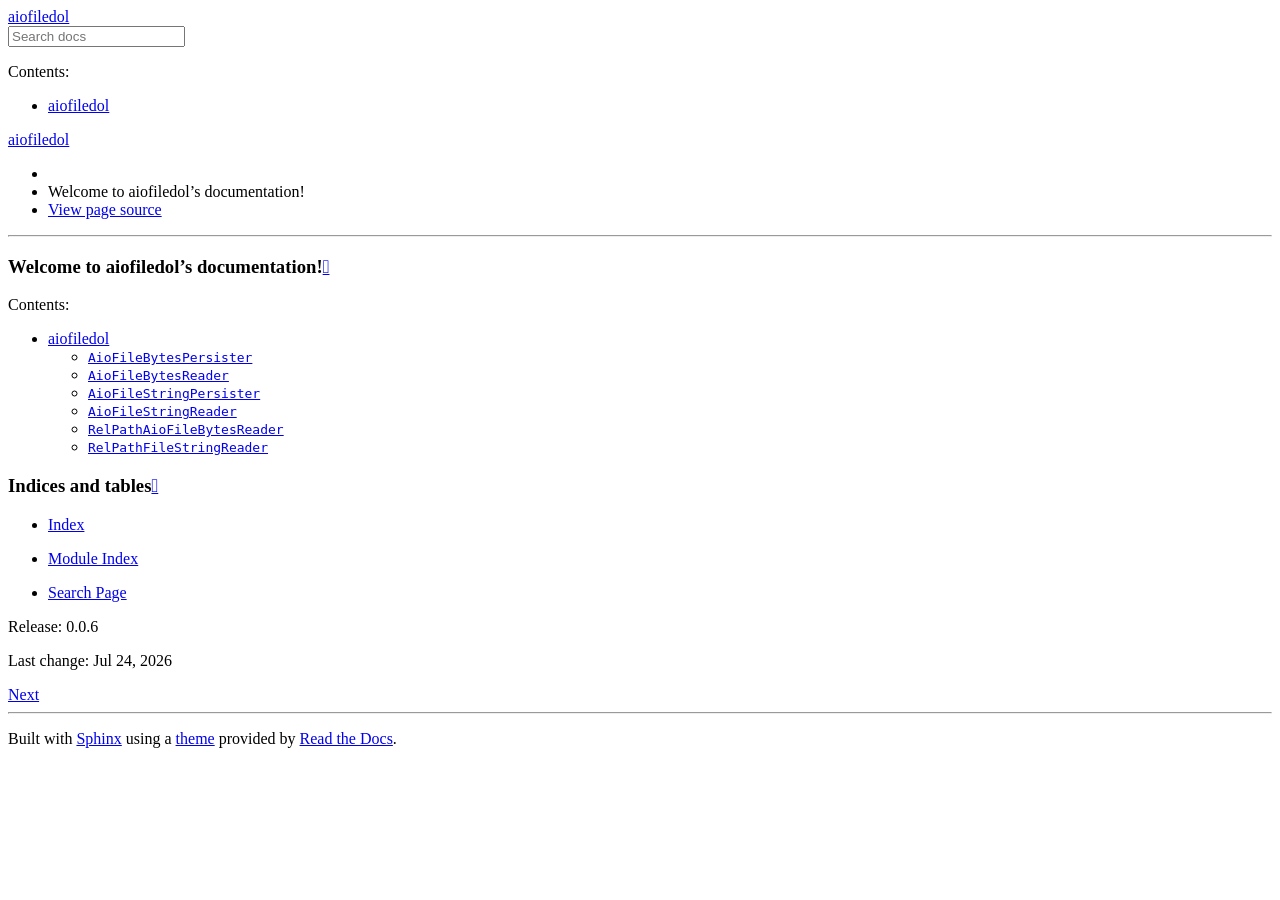
==== index.html @ bae76a8c "deploy: 19c4bce509dec4022626edb60cad6680d71ccce0" ====
<!DOCTYPE html>
<html class="writer-html5" lang="en" data-content_root="./">
<head>
  <meta charset="utf-8" /><meta name="viewport" content="width=device-width, initial-scale=1" />

  <meta name="viewport" content="width=device-width, initial-scale=1.0" />
  <title>Welcome to aiofiledol’s documentation! &mdash; aiofiledol 0.0.6 documentation</title>
      <link rel="stylesheet" type="text/css" href="_static/pygments.css?v=b86133f3" />
      <link rel="stylesheet" type="text/css" href="_static/css/theme.css?v=9edc463e" />
      <link rel="stylesheet" type="text/css" href="_static/copybutton.css?v=76b2166b" />
      <link rel="stylesheet" type="text/css" href="_static/graphviz.css?v=4ae1632d" />

  
      <script src="_static/jquery.js?v=5d32c60e"></script>
      <script src="_static/_sphinx_javascript_frameworks_compat.js?v=2cd50e6c"></script>
      <script src="_static/documentation_options.js?v=1fd71caa"></script>
      <script src="_static/doctools.js?v=fd6eb6e6"></script>
      <script src="_static/sphinx_highlight.js?v=6ffebe34"></script>
      <script src="_static/toggleprompt.js?v=d7ede5d2"></script>
      <script src="_static/clipboard.min.js?v=a7894cd8"></script>
      <script src="_static/copybutton.js?v=f281be69"></script>
    <script src="_static/js/theme.js"></script>
    <link rel="index" title="Index" href="genindex.html" />
    <link rel="search" title="Search" href="search.html" />
    <link rel="next" title="aiofiledol" href="module_docs/aiofiledol.html" /> 
</head>

<body class="wy-body-for-nav"> 
  <div class="wy-grid-for-nav">
    <nav data-toggle="wy-nav-shift" class="wy-nav-side">
      <div class="wy-side-scroll">
        <div class="wy-side-nav-search" >

          
          
          <a href="#" class="icon icon-home">
            aiofiledol
          </a>
<div role="search">
  <form id="rtd-search-form" class="wy-form" action="search.html" method="get">
    <input type="text" name="q" placeholder="Search docs" aria-label="Search docs" />
    <input type="hidden" name="check_keywords" value="yes" />
    <input type="hidden" name="area" value="default" />
  </form>
</div>
        </div><div class="wy-menu wy-menu-vertical" data-spy="affix" role="navigation" aria-label="Navigation menu">
              <p class="caption" role="heading"><span class="caption-text">Contents:</span></p>
<ul>
<li class="toctree-l1"><a class="reference internal" href="module_docs/aiofiledol.html">aiofiledol</a></li>
</ul>

        </div>
      </div>
    </nav>

    <section data-toggle="wy-nav-shift" class="wy-nav-content-wrap"><nav class="wy-nav-top" aria-label="Mobile navigation menu" >
          <i data-toggle="wy-nav-top" class="fa fa-bars"></i>
          <a href="#">aiofiledol</a>
      </nav>

      <div class="wy-nav-content">
        <div class="rst-content">
          <div role="navigation" aria-label="Page navigation">
  <ul class="wy-breadcrumbs">
      <li><a href="#" class="icon icon-home" aria-label="Home"></a></li>
      <li class="breadcrumb-item active">Welcome to aiofiledol’s documentation!</li>
      <li class="wy-breadcrumbs-aside">
            <a href="_sources/index.rst.txt" rel="nofollow"> View page source</a>
      </li>
  </ul>
  <hr/>
</div>
          <div role="main" class="document" itemscope="itemscope" itemtype="http://schema.org/Article">
           <div itemprop="articleBody">
             
  <section id="welcome-to-aiofiledol-s-documentation">
<h1>Welcome to aiofiledol’s documentation!<a class="headerlink" href="#welcome-to-aiofiledol-s-documentation" title="Link to this heading"></a></h1>
<div class="toctree-wrapper compound">
<p class="caption" role="heading"><span class="caption-text">Contents:</span></p>
<ul>
<li class="toctree-l1"><a class="reference internal" href="module_docs/aiofiledol.html">aiofiledol</a><ul>
<li class="toctree-l2"><a class="reference internal" href="module_docs/aiofiledol.html#aiofiledol.AioFileBytesPersister"><code class="docutils literal notranslate"><span class="pre">AioFileBytesPersister</span></code></a></li>
<li class="toctree-l2"><a class="reference internal" href="module_docs/aiofiledol.html#aiofiledol.AioFileBytesReader"><code class="docutils literal notranslate"><span class="pre">AioFileBytesReader</span></code></a></li>
<li class="toctree-l2"><a class="reference internal" href="module_docs/aiofiledol.html#aiofiledol.AioFileStringPersister"><code class="docutils literal notranslate"><span class="pre">AioFileStringPersister</span></code></a></li>
<li class="toctree-l2"><a class="reference internal" href="module_docs/aiofiledol.html#aiofiledol.AioFileStringReader"><code class="docutils literal notranslate"><span class="pre">AioFileStringReader</span></code></a></li>
<li class="toctree-l2"><a class="reference internal" href="module_docs/aiofiledol.html#aiofiledol.RelPathAioFileBytesReader"><code class="docutils literal notranslate"><span class="pre">RelPathAioFileBytesReader</span></code></a></li>
<li class="toctree-l2"><a class="reference internal" href="module_docs/aiofiledol.html#aiofiledol.RelPathFileStringReader"><code class="docutils literal notranslate"><span class="pre">RelPathFileStringReader</span></code></a></li>
</ul>
</li>
</ul>
</div>
</section>
<section id="indices-and-tables">
<h1>Indices and tables<a class="headerlink" href="#indices-and-tables" title="Link to this heading"></a></h1>
<ul class="simple">
<li><p><a class="reference internal" href="genindex.html"><span class="std std-ref">Index</span></a></p></li>
<li><p><a class="reference internal" href="py-modindex.html"><span class="std std-ref">Module Index</span></a></p></li>
<li><p><a class="reference internal" href="search.html"><span class="std std-ref">Search Page</span></a></p></li>
</ul>
<p>Release: 0.0.6</p>
<p>Last change: Jul 24, 2026</p>
</section>


           </div>
          </div>
          <footer><div class="rst-footer-buttons" role="navigation" aria-label="Footer">
        <a href="module_docs/aiofiledol.html" class="btn btn-neutral float-right" title="aiofiledol" accesskey="n" rel="next">Next <span class="fa fa-arrow-circle-right" aria-hidden="true"></span></a>
    </div>

  <hr/>

  <div role="contentinfo">
    <p></p>
  </div>

  Built with <a href="https://www.sphinx-doc.org/">Sphinx</a> using a
    <a href="https://github.com/readthedocs/sphinx_rtd_theme">theme</a>
    provided by <a href="https://readthedocs.org">Read the Docs</a>.
   

</footer>
        </div>
      </div>
    </section>
  </div>
  <script>
      jQuery(function () {
          SphinxRtdTheme.Navigation.enable(true);
      });
  </script> 

</body>
</html>
---- _static/copybutton.css ----
/* Copy buttons */
button.copybtn {
    position: absolute;
    display: flex;
    top: .3em;
    right: .3em;
    width: 1.7em;
    height: 1.7em;
	opacity: 0;
    transition: opacity 0.3s, border .3s, background-color .3s;
    user-select: none;
    padding: 0;
    border: none;
    outline: none;
    border-radius: 0.4em;
    /* The colors that GitHub uses */
    border: #1b1f2426 1px solid;
    background-color: #f6f8fa;
    color: #57606a;
}

button.copybtn.success {
    border-color: #22863a;
    color: #22863a;
}

button.copybtn svg {
    stroke: currentColor;
    width: 1.5em;
    height: 1.5em;
    padding: 0.1em;
}

div.highlight  {
    position: relative;
}

/* Show the copybutton */
.highlight:hover button.copybtn, button.copybtn.success {
	opacity: 1;
}

.highlight button.copybtn:hover {
    background-color: rgb(235, 235, 235);
}

.highlight button.copybtn:active {
    background-color: rgb(187, 187, 187);
}

/**
 * A minimal CSS-only tooltip copied from:
 *   https://codepen.io/mildrenben/pen/rVBrpK
 *
 * To use, write HTML like the following:
 *
 * <p class="o-tooltip--left" data-tooltip="Hey">Short</p>
 */
 .o-tooltip--left {
  position: relative;
 }

 .o-tooltip--left:after {
    opacity: 0;
    visibility: hidden;
    position: absolute;
    content: attr(data-tooltip);
    padding: .2em;
    font-size: .8em;
    left: -.2em;
    background: grey;
    color: white;
    white-space: nowrap;
    z-index: 2;
    border-radius: 2px;
    transform: translateX(-102%) translateY(0);
    transition: opacity 0.2s cubic-bezier(0.64, 0.09, 0.08, 1), transform 0.2s cubic-bezier(0.64, 0.09, 0.08, 1);
}

.o-tooltip--left:hover:after {
    display: block;
    opacity: 1;
    visibility: visible;
    transform: translateX(-100%) translateY(0);
    transition: opacity 0.2s cubic-bezier(0.64, 0.09, 0.08, 1), transform 0.2s cubic-bezier(0.64, 0.09, 0.08, 1);
    transition-delay: .5s;
}

/* By default the copy button shouldn't show up when printing a page */
@media print {
    button.copybtn {
        display: none;
    }
}
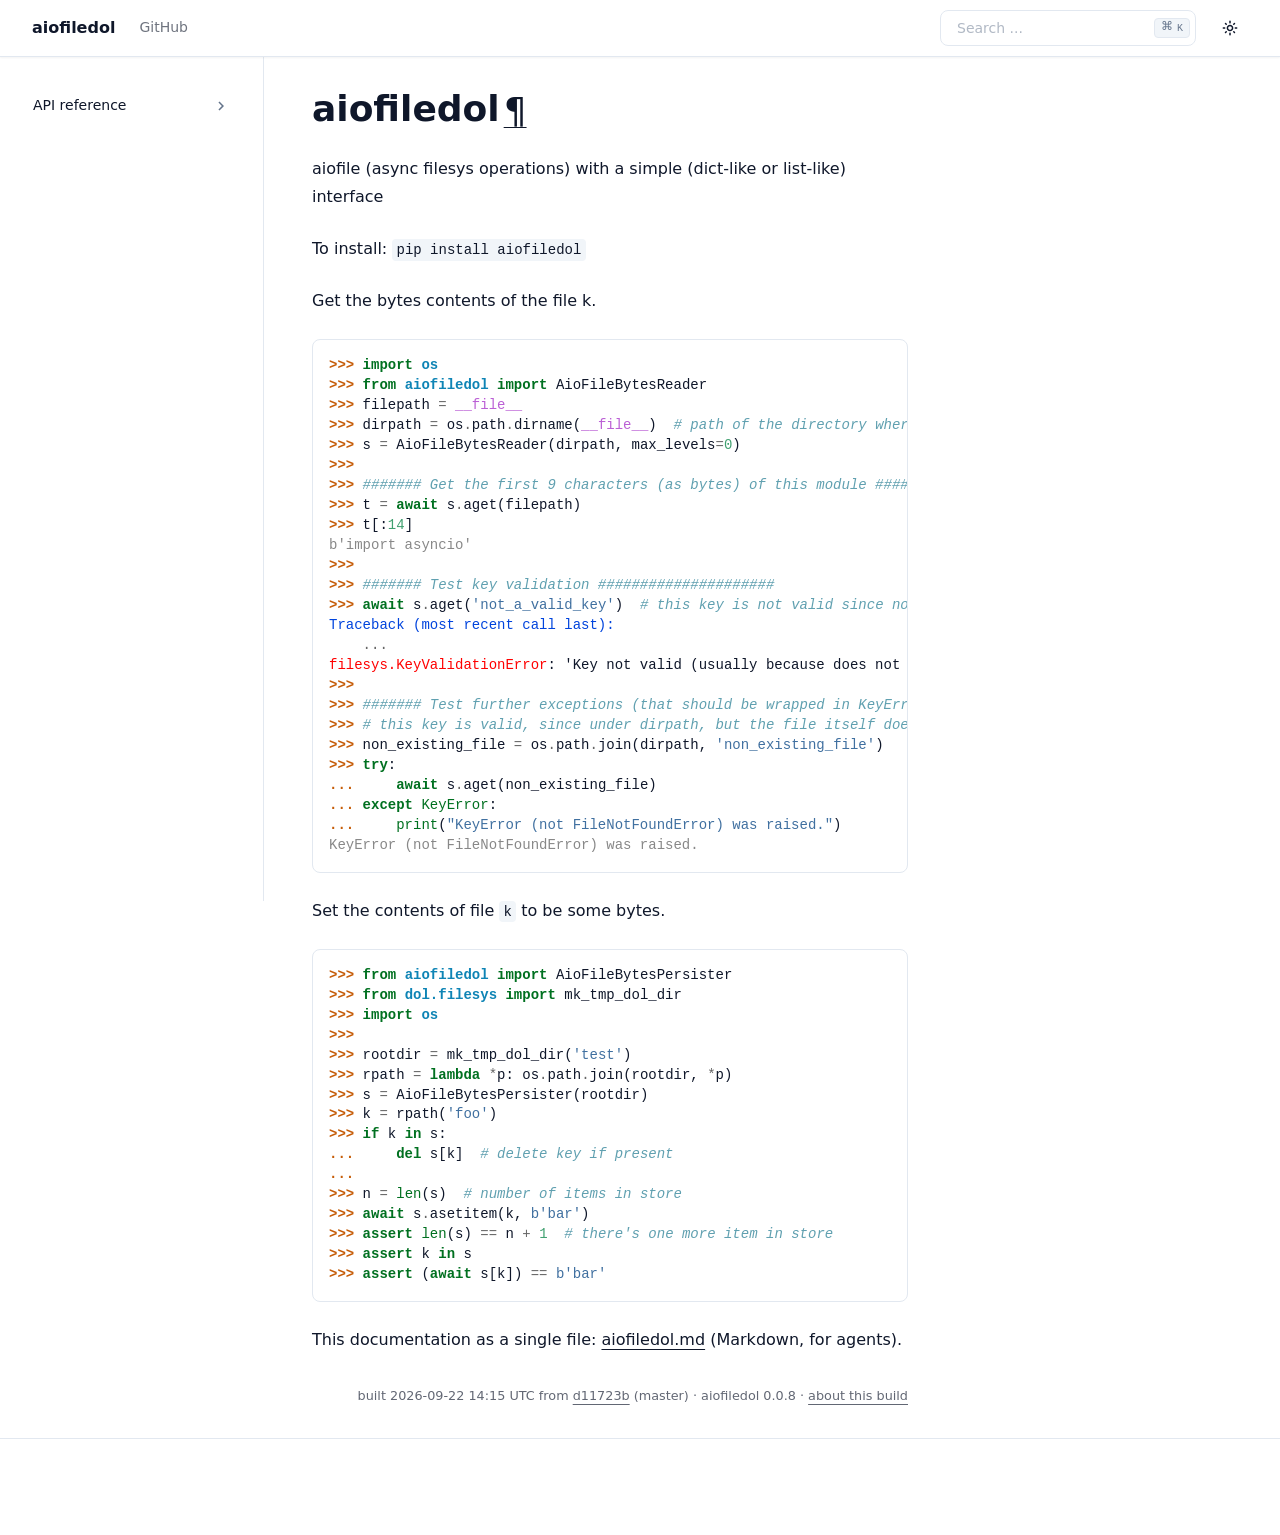
==== commit 5e566eeb: "deploy: d11723bfedc36ba983f426ca07559b93d4bd0c97" ====
--- a/index.html
+++ b/index.html
@@ -1,136 +1,174 @@
+<!DOCTYPE html>
 
+<html :class="{ 'dark' : darkMode === true }" data-content_root="./" lang="en" x-data="{ darkMode: $persist(window.matchMedia('(prefers-color-scheme: dark)').matches), activeSection: ''}">
+<head>
+<script>
+    (function () {
+      // Set initial color scheme
+      if ((localStorage.getItem("_x_darkMode") === "true") || (window.matchMedia("(prefers-color-scheme: dark)").matches)) {
+        document.documentElement.classList.add("dark");
+      }
 
-<!DOCTYPE html>
-<html class="writer-html5" lang="en" data-content_root="./">
-<head>
-  <meta charset="utf-8" /><meta name="viewport" content="width=device-width, initial-scale=1" />
-
-  <meta name="viewport" content="width=device-width, initial-scale=1.0" />
-  <title>Welcome to aiofiledol’s documentation! &mdash; aiofiledol 0.0.6 documentation</title>
-      <link rel="stylesheet" type="text/css" href="_static/pygments.css?v=b86133f3" />
-      <link rel="stylesheet" type="text/css" href="_static/css/theme.css?v=9edc463e" />
-      <link rel="stylesheet" type="text/css" href="_static/copybutton.css?v=76b2166b" />
-      <link rel="stylesheet" type="text/css" href="_static/graphviz.css?v=4ae1632d" />
-
-  
-      <script src="_static/jquery.js?v=5d32c60e"></script>
-      <script src="_static/_sphinx_javascript_frameworks_compat.js?v=2cd50e6c"></script>
-      <script src="_static/documentation_options.js?v=1fd71caa"></script>
-      <script src="_static/doctools.js?v=fd6eb6e6"></script>
-      <script src="_static/sphinx_highlight.js?v=6ffebe34"></script>
-      <script src="_static/toggleprompt.js?v=d7ede5d2"></script>
-      <script src="_static/clipboard.min.js?v=a7894cd8"></script>
-      <script src="_static/copybutton.js?v=f281be69"></script>
-    <script src="_static/js/theme.js"></script>
-    <link rel="index" title="Index" href="genindex.html" />
-    <link rel="search" title="Search" href="search.html" />
-    <link rel="next" title="aiofiledol" href="module_docs/aiofiledol.html" /> 
+      // Watch for media preference changes
+      window.matchMedia("(prefers-color-scheme: dark)").addEventListener("change", (event) => {
+        localStorage.setItem("_x_darkMode", event.matches);
+        document.documentElement.classList.toggle("dark", event.matches);
+      });
+    })();
+  </script>
+<meta content="width=device-width, initial-scale=1.0" name="viewport"/>
+<meta charset="utf-8"/>
+<meta content="#ffffff" media="(prefers-color-scheme: light)" name="theme-color"/>
+<meta content="#030711" media="(prefers-color-scheme: dark)" name="theme-color"/>
+<meta content="width=device-width, initial-scale=1" name="viewport"/>
+<link href="index.html.md" rel="alternate" type="text/markdown"/>
+<link href="llms.txt" rel="describedby" type="text/markdown"/>
+<link href="index.html.md" rel="alternate" type="text/markdown"/>
+<link href="llms.txt" rel="describedby"/>
+<title>aiofiledol</title>
+<meta content="aiofiledol" property="og:title"/>
+<meta content="aiofiledol" name="twitter:title"/>
+<link href="_static/pygments.css?v=d75fae25" rel="stylesheet" type="text/css"/>
+<link href="_static/theme.css?v=d6d7c91b" rel="stylesheet" type="text/css"/>
+<link href="_static/copybutton.css?v=76b2166b" rel="stylesheet" type="text/css"/>
+<link href="_static/epythet.css?v=0cbd302c" rel="stylesheet" type="text/css"/>
+<link href="search.html" rel="search" title="Search"/>
+<link href="genindex.html" rel="index" title="Index"/>
+<link href="api.html" rel="next" title="API reference"/>
 </head>
-
-<body class="wy-body-for-nav"> 
-  <div class="wy-grid-for-nav">
-    <nav data-toggle="wy-nav-shift" class="wy-nav-side">
-      <div class="wy-side-scroll">
-        <div class="wy-side-nav-search" >
-
-          
-          
-          <a href="#" class="icon icon-home">
-            aiofiledol
-          </a>
-<div role="search">
-  <form id="rtd-search-form" class="wy-form" action="search.html" method="get">
-    <input type="text" name="q" placeholder="Search docs" aria-label="Search docs" />
-    <input type="hidden" name="check_keywords" value="yes" />
-    <input type="hidden" name="area" value="default" />
-  </form>
+<body :class="{ 'overflow-hidden': showSidebar }" class="min-h-screen font-sans antialiased bg-background text-foreground" x-data="{ showSidebar: false, showScrollTop: false }">
+<div @click.self="showSidebar = false" class="fixed inset-0 z-50 overflow-hidden bg-background/80 backdrop-blur-sm md:hidden" x-cloak="" x-show="showSidebar"></div><div class="relative flex flex-col min-h-screen" id="page"><a class="absolute top-0 left-0 z-[100] block bg-background p-4 text-xl transition -translate-x-full opacity-0 focus:translate-x-0 focus:opacity-100" href="#content">
+      Skip to content
+    </a><header class="sticky top-0 z-40 w-full border-b shadow-xs border-border bg-background/90 backdrop-blur"><div class="container flex items-center h-14">
+<div class="hidden mr-4 md:flex">
+<a class="flex items-center mr-6" href="#"><span class="hidden font-bold sm:inline-block text-clip whitespace-nowrap">aiofiledol</span>
+</a><nav class="flex items-center gap-6 text-sm font-medium">
+<a class="transition-colors hover:text-foreground/80 text-foreground/60" href="https://github.com/i2mint/aiofiledol" rel="noopener nofollow">GitHub</a>
+</nav></div><button @click="showSidebar = true" class="inline-flex items-center justify-center h-10 px-0 py-2 mr-2 text-base font-medium transition-colors rounded-md hover:text-accent-foreground hover:bg-transparent md:hidden" type="button">
+<svg aria-hidden="true" fill="currentColor" height="24" viewbox="0 96 960 960" width="24" xmlns="http://www.w3.org/2000/svg">
+<path d="M152.587 825.087q-19.152 0-32.326-13.174t-13.174-32.326q0-19.152 13.174-32.326t32.326-13.174h440q19.152 0 32.326 13.174t13.174 32.326q0 19.152-13.174 32.326t-32.326 13.174h-440Zm0-203.587q-19.152 0-32.326-13.174T107.087 576q0-19.152 13.174-32.326t32.326-13.174h320q19.152 0 32.326 13.174T518.087 576q0 19.152-13.174 32.326T472.587 621.5h-320Zm0-203.587q-19.152 0-32.326-13.174t-13.174-32.326q0-19.152 13.174-32.326t32.326-13.174h440q19.152 0 32.326 13.174t13.174 32.326q0 19.152-13.174 32.326t-32.326 13.174h-440ZM708.913 576l112.174 112.174q12.674 12.674 12.674 31.826t-12.674 31.826Q808.413 764.5 789.261 764.5t-31.826-12.674l-144-144Q600 594.391 600 576t13.435-31.826l144-144q12.674-12.674 31.826-12.674t31.826 12.674q12.674 12.674 12.674 31.826t-12.674 31.826L708.913 576Z"></path>
+</svg>
+<span class="sr-only">Toggle navigation menu</span>
+</button>
+<div class="flex items-center justify-between flex-1 gap-2 sm:gap-4 md:justify-end">
+<div class="flex-1 w-full md:w-auto md:flex-none"><form @keydown.k.window.meta="$refs.search.focus()" action="search.html" class="relative flex items-center group" id="searchbox" method="get">
+<input aria-label="Search the docs" class="inline-flex items-center font-medium transition-colors bg-transparent focus-visible:outline-none focus-visible:ring-2 focus-visible:ring-ring focus-visible:ring-offset-2 ring-offset-background border border-input hover:bg-accent focus:bg-accent hover:text-accent-foreground focus:text-accent-foreground hover:placeholder-accent-foreground py-2 px-4 relative h-9 w-full justify-start rounded-[0.5rem] text-sm text-muted-foreground sm:pr-12 md:w-40 lg:w-64" id="search-input" name="q" placeholder="Search ..." type="search" x-ref="search"/>
+<kbd class="pointer-events-none absolute right-1.5 top-2 hidden h-5 select-none text-muted-foreground items-center gap-1 rounded border border-border bg-muted px-1.5 font-mono text-[10px] font-medium opacity-100 sm:flex group-hover:bg-accent group-hover:text-accent-foreground">
+<span class="text-xs">⌘</span>
+    K
+  </kbd>
+</form>
 </div>
-        </div><div class="wy-menu wy-menu-vertical" data-spy="affix" role="navigation" aria-label="Navigation menu">
-              <p class="caption" role="heading"><span class="caption-text">Contents:</span></p>
+<nav class="flex items-center gap-1">
+<button @click="darkMode = !darkMode" class="relative inline-flex items-center justify-center px-0 text-sm font-medium transition-colors rounded-md hover:bg-accent hover:text-accent-foreground h-9 w-9" title="Toggle color scheme" type="button">
+<svg class="absolute transition-all scale-100 rotate-0 dark:-rotate-90 dark:scale-0" fill="currentColor" height="16" viewbox="0 96 960 960" width="16" xmlns="http://www.w3.org/2000/svg">
+<path d="M480 685q45.456 0 77.228-31.772Q589 621.456 589 576q0-45.456-31.772-77.228Q525.456 467 480 467q-45.456 0-77.228 31.772Q371 530.544 371 576q0 45.456 31.772 77.228Q434.544 685 480 685Zm0 91q-83 0-141.5-58.5T280 576q0-83 58.5-141.5T480 376q83 0 141.5 58.5T680 576q0 83-58.5 141.5T480 776ZM80 621.5q-19.152 0-32.326-13.174T34.5 576q0-19.152 13.174-32.326T80 530.5h80q19.152 0 32.326 13.174T205.5 576q0 19.152-13.174 32.326T160 621.5H80Zm720 0q-19.152 0-32.326-13.174T754.5 576q0-19.152 13.174-32.326T800 530.5h80q19.152 0 32.326 13.174T925.5 576q0 19.152-13.174 32.326T880 621.5h-80Zm-320-320q-19.152 0-32.326-13.174T434.5 256v-80q0-19.152 13.174-32.326T480 130.5q19.152 0 32.326 13.174T525.5 176v80q0 19.152-13.174 32.326T480 301.5Zm0 720q-19.152 0-32.326-13.17Q434.5 995.152 434.5 976v-80q0-19.152 13.174-32.326T480 850.5q19.152 0 32.326 13.174T525.5 896v80q0 19.152-13.174 32.33-13.174 13.17-32.326 13.17ZM222.174 382.065l-43-42Q165.5 327.391 166 308.239t13.174-33.065q13.435-13.674 32.587-13.674t32.065 13.674l42.239 43q12.674 13.435 12.555 31.706-.12 18.272-12.555 31.946-12.674 13.674-31.445 13.413-18.772-.261-32.446-13.174Zm494 494.761-42.239-43q-12.674-13.435-12.674-32.087t12.674-31.565Q686.609 756.5 705.38 757q18.772.5 32.446 13.174l43 41.761Q794.5 824.609 794 843.761t-13.174 33.065Q767.391 890.5 748.239 890.5t-32.065-13.674Zm-42-494.761Q660.5 369.391 661 350.62q.5-18.772 13.174-32.446l41.761-43Q728.609 261.5 747.761 262t33.065 13.174q13.674 13.435 13.674 32.587t-13.674 32.065l-43 42.239q-13.435 12.674-31.706 12.555-18.272-.12-31.946-12.555Zm-495 494.761Q165.5 863.391 165.5 844.239t13.674-32.065l43-42.239q13.435-12.674 32.087-12.674t31.565 12.674Q299.5 782.609 299 801.38q-.5 18.772-13.174 32.446l-41.761 43Q231.391 890.5 212.239 890t-33.065-13.174ZM480 576Z"></path>
+</svg>
+<svg class="absolute transition-all scale-0 rotate-90 dark:rotate-0 dark:scale-100" fill="currentColor" height="16" viewbox="0 96 960 960" width="16" xmlns="http://www.w3.org/2000/svg">
+<path d="M480 936q-151 0-255.5-104.5T120 576q0-138 90-239.5T440 218q25-3 39 18t-1 44q-17 26-25.5 55t-8.5 61q0 90 63 153t153 63q31 0 61.5-9t54.5-25q21-14 43-1.5t19 39.5q-14 138-117.5 229T480 936Zm0-80q88 0 158-48.5T740 681q-20 5-40 8t-40 3q-123 0-209.5-86.5T364 396q0-20 3-40t8-40q-78 32-126.5 102T200 576q0 116 82 198t198 82Zm-10-270Z"></path>
+</svg>
+</button>
+</nav>
+</div>
+</div>
+</header>
+<div class="flex-1"><div class="container md:grid md:grid-cols-[220px_minmax(0,1fr)] md:gap-6 lg:grid-cols-[240px_minmax(0,1fr)] lg:gap-10"><aside :aria-hidden="!showSidebar" :class="{ 'translate-x-0': showSidebar }" class="fixed inset-y-0 left-0 md:top-14 z-50 md:z-30 bg-background md:bg-transparent transition-all duration-100 -translate-x-full md:translate-x-0 ml-0 p-6 md:p-0 md:-ml-2 md:h-[calc(100vh-3.5rem)] w-5/6 md:w-full overflow-y-auto border-r border-border md:sticky" id="left-sidebar">
+<a class="justify-start text-sm md:!hidden bg-background" href="#"><span class="font-bold text-clip whitespace-nowrap">aiofiledol</span>
+</a>
+<div class="relative overflow-hidden md:overflow-auto my-4 md:my-0">
+<div class="overflow-y-auto h-full w-full relative pr-6"><nav class="flex md:hidden flex-col font-medium mt-4">
+<a href="https://github.com/i2mint/aiofiledol" rel="nofollow noopener">GitHub</a>
+</nav><nav class="table w-full min-w-full my-6 lg:my-8">
 <ul>
-<li class="toctree-l1"><a class="reference internal" href="module_docs/aiofiledol.html">aiofiledol</a></li>
-</ul>
-
-        </div>
-      </div>
-    </nav>
-
-    <section data-toggle="wy-nav-shift" class="wy-nav-content-wrap"><nav class="wy-nav-top" aria-label="Mobile navigation menu" >
-          <i data-toggle="wy-nav-top" class="fa fa-bars"></i>
-          <a href="#">aiofiledol</a>
-      </nav>
-
-      <div class="wy-nav-content">
-        <div class="rst-content">
-          <div role="navigation" aria-label="Page navigation">
-  <ul class="wy-breadcrumbs">
-      <li><a href="#" class="icon icon-home" aria-label="Home"></a></li>
-      <li class="breadcrumb-item active">Welcome to aiofiledol’s documentation!</li>
-      <li class="wy-breadcrumbs-aside">
-            <a href="_sources/index.rst.txt" rel="nofollow"> View page source</a>
-      </li>
-  </ul>
-  <hr/>
-</div>
-          <div role="main" class="document" itemscope="itemscope" itemtype="http://schema.org/Article">
-           <div itemprop="articleBody">
-             
-  <section id="welcome-to-aiofiledol-s-documentation">
-<h1>Welcome to aiofiledol’s documentation!<a class="headerlink" href="#welcome-to-aiofiledol-s-documentation" title="Link to this heading"></a></h1>
-<div class="toctree-wrapper compound">
-<p class="caption" role="heading"><span class="caption-text">Contents:</span></p>
-<ul>
-<li class="toctree-l1"><a class="reference internal" href="module_docs/aiofiledol.html">aiofiledol</a><ul>
-<li class="toctree-l2"><a class="reference internal" href="module_docs/aiofiledol.html#aiofiledol.AioFileBytesPersister"><code class="docutils literal notranslate"><span class="pre">AioFileBytesPersister</span></code></a></li>
-<li class="toctree-l2"><a class="reference internal" href="module_docs/aiofiledol.html#aiofiledol.AioFileBytesReader"><code class="docutils literal notranslate"><span class="pre">AioFileBytesReader</span></code></a></li>
-<li class="toctree-l2"><a class="reference internal" href="module_docs/aiofiledol.html#aiofiledol.AioFileStringPersister"><code class="docutils literal notranslate"><span class="pre">AioFileStringPersister</span></code></a></li>
-<li class="toctree-l2"><a class="reference internal" href="module_docs/aiofiledol.html#aiofiledol.AioFileStringReader"><code class="docutils literal notranslate"><span class="pre">AioFileStringReader</span></code></a></li>
-<li class="toctree-l2"><a class="reference internal" href="module_docs/aiofiledol.html#aiofiledol.RelPathAioFileBytesReader"><code class="docutils literal notranslate"><span class="pre">RelPathAioFileBytesReader</span></code></a></li>
-<li class="toctree-l2"><a class="reference internal" href="module_docs/aiofiledol.html#aiofiledol.RelPathFileStringReader"><code class="docutils literal notranslate"><span class="pre">RelPathFileStringReader</span></code></a></li>
+<li class="toctree-l1" x-data="{ expanded: $el.classList.contains('current') ? true : false }"><a :class="{ 'expanded' : expanded }" @click="expanded = !expanded" class="reference internal expandable" href="api.html">API reference<button @click.prevent.stop="expanded = !expanded" type="button" x-cloak=""><span class="sr-only"></span><svg fill="currentColor" height="18px" stroke="none" viewbox="0 0 24 24" width="18px" xmlns="http://www.w3.org/2000/svg"><path d="M10 6L8.59 7.41 13.17 12l-4.58 4.59L10 18l6-6z"></path></svg></button></a><ul x-cloak="" x-show="expanded">
+<li class="toctree-l2"><a class="reference internal" href="_autosummary/aiofiledol.html">aiofiledol</a></li>
 </ul>
 </li>
 </ul>
+</nav>
 </div>
+</div>
+<button @click="showSidebar = false" class="absolute md:hidden right-4 top-4 rounded-sm opacity-70 transition-opacity hover:opacity-100" type="button">
+<svg class="h-4 w-4" fill="currentColor" height="24" stroke="none" viewbox="0 96 960 960" width="24" xmlns="http://www.w3.org/2000/svg">
+<path d="M480 632 284 828q-11 11-28 11t-28-11q-11-11-11-28t11-28l196-196-196-196q-11-11-11-28t11-28q11-11 28-11t28 11l196 196 196-196q11-11 28-11t28 11q11 11 11 28t-11 28L536 576l196 196q11 11 11 28t-11 28q-11 11-28 11t-28-11L480 632Z"></path>
+</svg>
+</button>
+</aside>
+<main class="relative py-6 lg:gap-10 lg:py-8 xl:grid xl:grid-cols-[1fr_300px]">
+<div class="w-full min-w-0 mx-auto">
+<div id="content" role="main">
+
+<section id="aiofiledol">
+<h1>aiofiledol<a @click.prevent="window.navigator.clipboard.writeText($el.href); $el.setAttribute('data-tooltip', 'Copied!'); setTimeout(() =&gt; $el.setAttribute('data-tooltip', 'Copy link to this element'), 2000)" aria-label="Copy link to this element" class="headerlink" data-tooltip="Copy link to this element" href="#aiofiledol">¶</a></h1>
+<p>aiofile (async filesys operations) with a simple (dict-like or list-like) interface</p>
+<p>To install:	<code class="docutils literal notranslate"><span class="pre">pip</span> <span class="pre">install</span> <span class="pre">aiofiledol</span></code></p>
+<p>Get the bytes contents of the file k.</p>
+<div class="highlight-python notranslate"><div class="highlight"><pre><span></span><code><span id="line-1"><span class="gp">&gt;&gt;&gt; </span><span class="kn">import</span><span class="w"> </span><span class="nn">os</span>
+</span><span id="line-2"><span class="gp">&gt;&gt;&gt; </span><span class="kn">from</span><span class="w"> </span><span class="nn">aiofiledol</span><span class="w"> </span><span class="kn">import</span> <span class="n">AioFileBytesReader</span>
+</span><span id="line-3"><span class="gp">&gt;&gt;&gt; </span><span class="n">filepath</span> <span class="o">=</span> <span class="vm">__file__</span>
+</span><span id="line-4"><span class="gp">&gt;&gt;&gt; </span><span class="n">dirpath</span> <span class="o">=</span> <span class="n">os</span><span class="o">.</span><span class="n">path</span><span class="o">.</span><span class="n">dirname</span><span class="p">(</span><span class="vm">__file__</span><span class="p">)</span>  <span class="c1"># path of the directory where I (the module file) am</span>
+</span><span id="line-5"><span class="gp">&gt;&gt;&gt; </span><span class="n">s</span> <span class="o">=</span> <span class="n">AioFileBytesReader</span><span class="p">(</span><span class="n">dirpath</span><span class="p">,</span> <span class="n">max_levels</span><span class="o">=</span><span class="mi">0</span><span class="p">)</span>
+</span><span id="line-6"><span class="gp">&gt;&gt;&gt;</span>
+</span><span id="line-7"><span class="gp">&gt;&gt;&gt; </span><span class="c1">####### Get the first 9 characters (as bytes) of this module #####################</span>
+</span><span id="line-8"><span class="gp">&gt;&gt;&gt; </span><span class="n">t</span> <span class="o">=</span> <span class="k">await</span> <span class="n">s</span><span class="o">.</span><span class="n">aget</span><span class="p">(</span><span class="n">filepath</span><span class="p">)</span>
+</span><span id="line-9"><span class="gp">&gt;&gt;&gt; </span><span class="n">t</span><span class="p">[:</span><span class="mi">14</span><span class="p">]</span>
+</span><span id="line-10"><span class="go">b'import asyncio'</span>
+</span><span id="line-11"><span class="gp">&gt;&gt;&gt;</span>
+</span><span id="line-12"><span class="gp">&gt;&gt;&gt; </span><span class="c1">####### Test key validation #####################</span>
+</span><span id="line-13"><span class="gp">&gt;&gt;&gt; </span><span class="k">await</span> <span class="n">s</span><span class="o">.</span><span class="n">aget</span><span class="p">(</span><span class="s1">'not_a_valid_key'</span><span class="p">)</span>  <span class="c1"># this key is not valid since not under the dirpath folder</span>
+</span><span id="line-14"><span class="gt">Traceback (most recent call last):</span>
+</span><span id="line-15"><span class="w">    </span><span class="o">...</span>
+</span><span id="line-16"><span class="gr">filesys.KeyValidationError</span>: <span class="n">'Key not valid (usually because does not exist or access not permitted): not_a_valid_key'</span>
+</span><span id="line-17"><span class="gp">&gt;&gt;&gt;</span>
+</span><span id="line-18"><span class="gp">&gt;&gt;&gt; </span><span class="c1">####### Test further exceptions (that should be wrapped in KeyError) #####################</span>
+</span><span id="line-19"><span class="gp">&gt;&gt;&gt; </span><span class="c1"># this key is valid, since under dirpath, but the file itself doesn't exist (hopefully for this test)</span>
+</span><span id="line-20"><span class="gp">&gt;&gt;&gt; </span><span class="n">non_existing_file</span> <span class="o">=</span> <span class="n">os</span><span class="o">.</span><span class="n">path</span><span class="o">.</span><span class="n">join</span><span class="p">(</span><span class="n">dirpath</span><span class="p">,</span> <span class="s1">'non_existing_file'</span><span class="p">)</span>
+</span><span id="line-21"><span class="gp">&gt;&gt;&gt; </span><span class="k">try</span><span class="p">:</span>
+</span><span id="line-22"><span class="gp">... </span>    <span class="k">await</span> <span class="n">s</span><span class="o">.</span><span class="n">aget</span><span class="p">(</span><span class="n">non_existing_file</span><span class="p">)</span>
+</span><span id="line-23"><span class="gp">... </span><span class="k">except</span> <span class="ne">KeyError</span><span class="p">:</span>
+</span><span id="line-24"><span class="gp">... </span>    <span class="nb">print</span><span class="p">(</span><span class="s2">"KeyError (not FileNotFoundError) was raised."</span><span class="p">)</span>
+</span><span id="line-25"><span class="go">KeyError (not FileNotFoundError) was raised.</span>
+</span></code></pre></div>
+</div>
+<p>Set the contents of file <code class="docutils literal notranslate"><span class="pre">k</span></code> to be some bytes.</p>
+<div class="highlight-python notranslate"><div class="highlight"><pre><span></span><code><span id="line-1"><span class="gp">&gt;&gt;&gt; </span><span class="kn">from</span><span class="w"> </span><span class="nn">aiofiledol</span><span class="w"> </span><span class="kn">import</span> <span class="n">AioFileBytesPersister</span>
+</span><span id="line-2"><span class="gp">&gt;&gt;&gt; </span><span class="kn">from</span><span class="w"> </span><span class="nn">dol.filesys</span><span class="w"> </span><span class="kn">import</span> <span class="n">mk_tmp_dol_dir</span>
+</span><span id="line-3"><span class="gp">&gt;&gt;&gt; </span><span class="kn">import</span><span class="w"> </span><span class="nn">os</span>
+</span><span id="line-4"><span class="gp">&gt;&gt;&gt;</span>
+</span><span id="line-5"><span class="gp">&gt;&gt;&gt; </span><span class="n">rootdir</span> <span class="o">=</span> <span class="n">mk_tmp_dol_dir</span><span class="p">(</span><span class="s1">'test'</span><span class="p">)</span>
+</span><span id="line-6"><span class="gp">&gt;&gt;&gt; </span><span class="n">rpath</span> <span class="o">=</span> <span class="k">lambda</span> <span class="o">*</span><span class="n">p</span><span class="p">:</span> <span class="n">os</span><span class="o">.</span><span class="n">path</span><span class="o">.</span><span class="n">join</span><span class="p">(</span><span class="n">rootdir</span><span class="p">,</span> <span class="o">*</span><span class="n">p</span><span class="p">)</span>
+</span><span id="line-7"><span class="gp">&gt;&gt;&gt; </span><span class="n">s</span> <span class="o">=</span> <span class="n">AioFileBytesPersister</span><span class="p">(</span><span class="n">rootdir</span><span class="p">)</span>
+</span><span id="line-8"><span class="gp">&gt;&gt;&gt; </span><span class="n">k</span> <span class="o">=</span> <span class="n">rpath</span><span class="p">(</span><span class="s1">'foo'</span><span class="p">)</span>
+</span><span id="line-9"><span class="gp">&gt;&gt;&gt; </span><span class="k">if</span> <span class="n">k</span> <span class="ow">in</span> <span class="n">s</span><span class="p">:</span>
+</span><span id="line-10"><span class="gp">... </span>    <span class="k">del</span> <span class="n">s</span><span class="p">[</span><span class="n">k</span><span class="p">]</span>  <span class="c1"># delete key if present</span>
+</span><span id="line-11"><span class="gp">...</span>
+</span><span id="line-12"><span class="gp">&gt;&gt;&gt; </span><span class="n">n</span> <span class="o">=</span> <span class="nb">len</span><span class="p">(</span><span class="n">s</span><span class="p">)</span>  <span class="c1"># number of items in store</span>
+</span><span id="line-13"><span class="gp">&gt;&gt;&gt; </span><span class="k">await</span> <span class="n">s</span><span class="o">.</span><span class="n">asetitem</span><span class="p">(</span><span class="n">k</span><span class="p">,</span> <span class="sa">b</span><span class="s1">'bar'</span><span class="p">)</span>
+</span><span id="line-14"><span class="gp">&gt;&gt;&gt; </span><span class="k">assert</span> <span class="nb">len</span><span class="p">(</span><span class="n">s</span><span class="p">)</span> <span class="o">==</span> <span class="n">n</span> <span class="o">+</span> <span class="mi">1</span>  <span class="c1"># there's one more item in store</span>
+</span><span id="line-15"><span class="gp">&gt;&gt;&gt; </span><span class="k">assert</span> <span class="n">k</span> <span class="ow">in</span> <span class="n">s</span>
+</span><span id="line-16"><span class="gp">&gt;&gt;&gt; </span><span class="k">assert</span> <span class="p">(</span><span class="k">await</span> <span class="n">s</span><span class="p">[</span><span class="n">k</span><span class="p">])</span> <span class="o">==</span> <span class="sa">b</span><span class="s1">'bar'</span>
+</span></code></pre></div>
+</div>
+<p class="epythet-aggregates">This documentation as a single file: <a href="aiofiledol.md">aiofiledol.md</a> (Markdown, for agents).</p>
+
 </section>
-<section id="indices-and-tables">
-<h1>Indices and tables<a class="headerlink" href="#indices-and-tables" title="Link to this heading"></a></h1>
-<ul class="simple">
-<li><p><a class="reference internal" href="genindex.html"><span class="std std-ref">Index</span></a></p></li>
-<li><p><a class="reference internal" href="py-modindex.html"><span class="std std-ref">Module Index</span></a></p></li>
-<li><p><a class="reference internal" href="search.html"><span class="std std-ref">Search Page</span></a></p></li>
-</ul>
-<p>Release: 0.0.6</p>
-<p>Last change: Jul 24, 2026</p>
-</section>
-
-
-           </div>
-          </div>
-          <footer><div class="rst-footer-buttons" role="navigation" aria-label="Footer">
-        <a href="module_docs/aiofiledol.html" class="btn btn-neutral float-right" title="aiofiledol" accesskey="n" rel="next">Next <span class="fa fa-arrow-circle-right" aria-hidden="true"></span></a>
-    </div>
-
-  <hr/>
-
-  <div role="contentinfo">
-    <p></p>
-  </div>
-
-  Built with <a href="https://www.sphinx-doc.org/">Sphinx</a> using a
-    <a href="https://github.com/readthedocs/sphinx_rtd_theme">theme</a>
-    provided by <a href="https://readthedocs.org">Read the Docs</a>.
-   
-
+<p class="epythet-provenance" style="font-size:.8em;opacity:.65;margin-top:2.5em;text-align:right">built 2026-09-22 14:15 UTC from <a href="https://github.com/i2mint/aiofiledol/commit/d11723bfedc36ba983f426ca07559b93d4bd0c97">d11723b</a> (master) · aiofiledol 0.0.8 · <a href="about-this-build.html">about this build</a></p>
+</div></div>
+</main>
+</div>
+</div><footer class="py-6 border-t border-border md:py-0">
+<div class="container flex flex-col items-center justify-between gap-4 md:h-24 md:flex-row">
+<div class="flex flex-col items-center gap-4 px-8 md:flex-row md:gap-2 md:px-0">
+<p class="text-sm leading-loose text-center text-muted-foreground md:text-left"></p>
+</div>
+</div>
 </footer>
-        </div>
-      </div>
-    </section>
-  </div>
-  <script>
-      jQuery(function () {
-          SphinxRtdTheme.Navigation.enable(true);
-      });
-  </script> 
-
+</div>
+<script src="_static/documentation_options.js?v=53b53b71"></script>
+<script src="_static/doctools.js?v=fd6eb6e6"></script>
+<script src="_static/sphinx_highlight.js?v=6ffebe34"></script>
+<script src="_static/clipboard.min.js?v=a7894cd8"></script>
+<script src="_static/copybutton.js?v=fd10adb8"></script>
+<script defer="defer" src="_static/theme.js?v=5db23cf8"></script>
 </body>
 </html>
--- a/_static/pygments.css
+++ b/_static/pygments.css
@@ -0,0 +1,75 @@
+pre { line-height: 125%; }
+td.linenos .normal { color: #666666; background-color: transparent; padding-left: 5px; padding-right: 5px; }
+span.linenos { color: #666666; background-color: transparent; padding-left: 5px; padding-right: 5px; }
+td.linenos .special { color: #000000; background-color: #ffffc0; padding-left: 5px; padding-right: 5px; }
+span.linenos.special { color: #000000; background-color: #ffffc0; padding-left: 5px; padding-right: 5px; }
+.highlight .hll { background-color: #ffffcc }
+.highlight { background: #f0f0f0; }
+.highlight .c { color: #60A0B0; font-style: italic } /* Comment */
+.highlight .err { border: 1px solid #F00 } /* Error */
+.highlight .k { color: #007020; font-weight: bold } /* Keyword */
+.highlight .o { color: #666 } /* Operator */
+.highlight .ch { color: #60A0B0; font-style: italic } /* Comment.Hashbang */
+.highlight .cm { color: #60A0B0; font-style: italic } /* Comment.Multiline */
+.highlight .cp { color: #007020 } /* Comment.Preproc */
+.highlight .cpf { color: #60A0B0; font-style: italic } /* Comment.PreprocFile */
+.highlight .c1 { color: #60A0B0; font-style: italic } /* Comment.Single */
+.highlight .cs { color: #60A0B0; background-color: #FFF0F0 } /* Comment.Special */
+.highlight .gd { color: #A00000 } /* Generic.Deleted */
+.highlight .ge { font-style: italic } /* Generic.Emph */
+.highlight .ges { font-weight: bold; font-style: italic } /* Generic.EmphStrong */
+.highlight .gr { color: #F00 } /* Generic.Error */
+.highlight .gh { color: #000080; font-weight: bold } /* Generic.Heading */
+.highlight .gi { color: #00A000 } /* Generic.Inserted */
+.highlight .go { color: #888 } /* Generic.Output */
+.highlight .gp { color: #C65D09; font-weight: bold } /* Generic.Prompt */
+.highlight .gs { font-weight: bold } /* Generic.Strong */
+.highlight .gu { color: #800080; font-weight: bold } /* Generic.Subheading */
+.highlight .gt { color: #04D } /* Generic.Traceback */
+.highlight .kc { color: #007020; font-weight: bold } /* Keyword.Constant */
+.highlight .kd { color: #007020; font-weight: bold } /* Keyword.Declaration */
+.highlight .kn { color: #007020; font-weight: bold } /* Keyword.Namespace */
+.highlight .kp { color: #007020 } /* Keyword.Pseudo */
+.highlight .kr { color: #007020; font-weight: bold } /* Keyword.Reserved */
+.highlight .kt { color: #902000 } /* Keyword.Type */
+.highlight .m { color: #40A070 } /* Literal.Number */
+.highlight .s { color: #4070A0 } /* Literal.String */
+.highlight .na { color: #4070A0 } /* Name.Attribute */
+.highlight .nb { color: #007020 } /* Name.Builtin */
+.highlight .nc { color: #0E84B5; font-weight: bold } /* Name.Class */
+.highlight .no { color: #60ADD5 } /* Name.Constant */
+.highlight .nd { color: #555; font-weight: bold } /* Name.Decorator */
+.highlight .ni { color: #D55537; font-weight: bold } /* Name.Entity */
+.highlight .ne { color: #007020 } /* Name.Exception */
+.highlight .nf { color: #06287E } /* Name.Function */
+.highlight .nl { color: #002070; font-weight: bold } /* Name.Label */
+.highlight .nn { color: #0E84B5; font-weight: bold } /* Name.Namespace */
+.highlight .nt { color: #062873; font-weight: bold } /* Name.Tag */
+.highlight .nv { color: #BB60D5 } /* Name.Variable */
+.highlight .ow { color: #007020; font-weight: bold } /* Operator.Word */
+.highlight .w { color: #BBB } /* Text.Whitespace */
+.highlight .mb { color: #40A070 } /* Literal.Number.Bin */
+.highlight .mf { color: #40A070 } /* Literal.Number.Float */
+.highlight .mh { color: #40A070 } /* Literal.Number.Hex */
+.highlight .mi { color: #40A070 } /* Literal.Number.Integer */
+.highlight .mo { color: #40A070 } /* Literal.Number.Oct */
+.highlight .sa { color: #4070A0 } /* Literal.String.Affix */
+.highlight .sb { color: #4070A0 } /* Literal.String.Backtick */
+.highlight .sc { color: #4070A0 } /* Literal.String.Char */
+.highlight .dl { color: #4070A0 } /* Literal.String.Delimiter */
+.highlight .sd { color: #4070A0; font-style: italic } /* Literal.String.Doc */
+.highlight .s2 { color: #4070A0 } /* Literal.String.Double */
+.highlight .se { color: #4070A0; font-weight: bold } /* Literal.String.Escape */
+.highlight .sh { color: #4070A0 } /* Literal.String.Heredoc */
+.highlight .si { color: #70A0D0; font-style: italic } /* Literal.String.Interpol */
+.highlight .sx { color: #C65D09 } /* Literal.String.Other */
+.highlight .sr { color: #235388 } /* Literal.String.Regex */
+.highlight .s1 { color: #4070A0 } /* Literal.String.Single */
+.highlight .ss { color: #517918 } /* Literal.String.Symbol */
+.highlight .bp { color: #007020 } /* Name.Builtin.Pseudo */
+.highlight .fm { color: #06287E } /* Name.Function.Magic */
+.highlight .vc { color: #BB60D5 } /* Name.Variable.Class */
+.highlight .vg { color: #BB60D5 } /* Name.Variable.Global */
+.highlight .vi { color: #BB60D5 } /* Name.Variable.Instance */
+.highlight .vm { color: #BB60D5 } /* Name.Variable.Magic */
+.highlight .il { color: #40A070 } /* Literal.Number.Integer.Long */
--- a/_static/theme.css
+++ b/_static/theme.css
@@ -0,0 +1 @@
+@font-face{font-family:JetBrains Mono;font-style:italic;font-display:swap;font-weight:400;src:url(86dc76ee7f2ea282.woff2)format("woff2"),url(fa8c7e373fc88056.woff)format("woff")}@font-face{font-family:JetBrains Mono;font-style:normal;font-display:swap;font-weight:400;src:url(db9d659a1acad1e2.woff2)format("woff2"),url(b0c7be19efb5c878.woff)format("woff")}@font-face{font-family:JetBrains Mono;font-style:italic;font-display:swap;font-weight:500;src:url(88c52b7d52bec6f6.woff2)format("woff2"),url(8d70e9f61dd16568.woff)format("woff")}@font-face{font-family:JetBrains Mono;font-style:normal;font-display:swap;font-weight:500;src:url(af2e87f5d61b5665.woff2)format("woff2"),url(24c9023ab96a0da6.woff)format("woff")}@font-face{font-family:JetBrains Mono;font-style:italic;font-display:swap;font-weight:700;src:url(92fb68b158d9f3e0.woff2)format("woff2"),url(92b75b3f180e9af3.woff)format("woff")}@font-face{font-family:JetBrains Mono;font-style:normal;font-display:swap;font-weight:700;src:url(9545a3d1fceacf5c.woff2)format("woff2"),url(c9484cdebe55df66.woff)format("woff")}@layer properties{@supports (((-webkit-hyphens:none)) and (not (margin-trim:inline))) or ((-moz-orient:inline) and (not (color:rgb(from red r g b)))){*,:after,:before{--tw-font-weight:initial;--tw-translate-x:0;--tw-translate-y:0;--tw-translate-z:0;--tw-scale-x:1;--tw-scale-y:1;--tw-scale-z:1;--tw-rotate-x:initial;--tw-rotate-y:initial;--tw-rotate-z:initial;--tw-skew-x:initial;--tw-skew-y:initial;--tw-space-y-reverse:0;--tw-space-x-reverse:0;--tw-border-style:solid;--tw-leading:initial;--tw-shadow:0 0 transparent;--tw-shadow-color:initial;--tw-shadow-alpha:100%;--tw-inset-shadow:0 0 transparent;--tw-inset-shadow-color:initial;--tw-inset-shadow-alpha:100%;--tw-ring-color:initial;--tw-ring-shadow:0 0 transparent;--tw-inset-ring-color:initial;--tw-inset-ring-shadow:0 0 transparent;--tw-ring-inset:initial;--tw-ring-offset-width:0px;--tw-ring-offset-color:#fff;--tw-ring-offset-shadow:0 0 transparent;--tw-backdrop-blur:initial;--tw-backdrop-brightness:initial;--tw-backdrop-contrast:initial;--tw-backdrop-grayscale:initial;--tw-backdrop-hue-rotate:initial;--tw-backdrop-invert:initial;--tw-backdrop-opacity:initial;--tw-backdrop-saturate:initial;--tw-backdrop-sepia:initial;--tw-duration:initial;--tw-blur:initial;--tw-brightness:initial;--tw-contrast:initial;--tw-grayscale:initial;--tw-hue-rotate:initial;--tw-invert:initial;--tw-opacity:initial;--tw-saturate:initial;--tw-sepia:initial;--tw-drop-shadow:initial;--tw-drop-shadow-color:initial;--tw-drop-shadow-alpha:100%;--tw-drop-shadow-size:initial;--tw-tracking:initial;--tw-content:"";--tw-ease:initial}::-ms-backdrop{--tw-font-weight:initial;--tw-translate-x:0;--tw-translate-y:0;--tw-translate-z:0;--tw-scale-x:1;--tw-scale-y:1;--tw-scale-z:1;--tw-rotate-x:initial;--tw-rotate-y:initial;--tw-rotate-z:initial;--tw-skew-x:initial;--tw-skew-y:initial;--tw-space-y-reverse:0;--tw-space-x-reverse:0;--tw-border-style:solid;--tw-leading:initial;--tw-shadow:0 0 transparent;--tw-shadow-color:initial;--tw-shadow-alpha:100%;--tw-inset-shadow:0 0 transparent;--tw-inset-shadow-color:initial;--tw-inset-shadow-alpha:100%;--tw-ring-color:initial;--tw-ring-shadow:0 0 transparent;--tw-inset-ring-color:initial;--tw-inset-ring-shadow:0 0 transparent;--tw-ring-inset:initial;--tw-ring-offset-width:0px;--tw-ring-offset-color:#fff;--tw-ring-offset-shadow:0 0 transparent;--tw-backdrop-blur:initial;--tw-backdrop-brightness:initial;--tw-backdrop-contrast:initial;--tw-backdrop-grayscale:initial;--tw-backdrop-hue-rotate:initial;--tw-backdrop-invert:initial;--tw-backdrop-opacity:initial;--tw-backdrop-saturate:initial;--tw-backdrop-sepia:initial;--tw-duration:initial;--tw-blur:initial;--tw-brightness:initial;--tw-contrast:initial;--tw-grayscale:initial;--tw-hue-rotate:initial;--tw-invert:initial;--tw-opacity:initial;--tw-saturate:initial;--tw-sepia:initial;--tw-drop-shadow:initial;--tw-drop-shadow-color:initial;--tw-drop-shadow-alpha:100%;--tw-drop-shadow-size:initial;--tw-tracking:initial;--tw-content:"";--tw-ease:initial}::backdrop{--tw-font-weight:initial;--tw-translate-x:0;--tw-translate-y:0;--tw-translate-z:0;--tw-scale-x:1;--tw-scale-y:1;--tw-scale-z:1;--tw-rotate-x:initial;--tw-rotate-y:initial;--tw-rotate-z:initial;--tw-skew-x:initial;--tw-skew-y:initial;--tw-space-y-reverse:0;--tw-space-x-reverse:0;--tw-border-style:solid;--tw-leading:initial;--tw-shadow:0 0 transparent;--tw-shadow-color:initial;--tw-shadow-alpha:100%;--tw-inset-shadow:0 0 transparent;--tw-inset-shadow-color:initial;--tw-inset-shadow-alpha:100%;--tw-ring-color:initial;--tw-ring-shadow:0 0 transparent;--tw-inset-ring-color:initial;--tw-inset-ring-shadow:0 0 transparent;--tw-ring-inset:initial;--tw-ring-offset-width:0px;--tw-ring-offset-color:#fff;--tw-ring-offset-shadow:0 0 transparent;--tw-backdrop-blur:initial;--tw-backdrop-brightness:initial;--tw-backdrop-contrast:initial;--tw-backdrop-grayscale:initial;--tw-backdrop-hue-rotate:initial;--tw-backdrop-invert:initial;--tw-backdrop-opacity:initial;--tw-backdrop-saturate:initial;--tw-backdrop-sepia:initial;--tw-duration:initial;--tw-blur:initial;--tw-brightness:initial;--tw-contrast:initial;--tw-grayscale:initial;--tw-hue-rotate:initial;--tw-invert:initial;--tw-opacity:initial;--tw-saturate:initial;--tw-sepia:initial;--tw-drop-shadow:initial;--tw-drop-shadow-color:initial;--tw-drop-shadow-alpha:100%;--tw-drop-shadow-size:initial;--tw-tracking:initial;--tw-content:"";--tw-ease:initial}}}@layer theme{:root{--font-sans:ui-sans-serif,system-ui,sans-serif,"Apple Color Emoji","Segoe UI Emoji","Segoe UI Symbol","Noto Color Emoji";--font-mono:JetBrainsMono,ui-monospace,SFMono-Regular,Menlo,Monaco,Consolas,"Liberation Mono","Courier New",monospace;--color-red-50:#fef2f2;--color-red-100:#ffe2e2;--color-red-200:#ffcaca;--color-red-400:#ff6568;--color-red-500:#fb2c36;--color-red-600:#e40014;--color-red-700:#bf000f;--color-red-900:#82181a;--color-yellow-50:#fefce8;--color-yellow-100:#fef9c2;--color-yellow-400:#fac800;--color-yellow-500:#edb200;--color-yellow-600:#cd8900;--color-yellow-900:#733e0a;--color-green-50:#f0fdf4;--color-green-100:#dcfce7;--color-green-200:#b9f8cf;--color-green-400:#05df72;--color-green-500:#00c758;--color-green-600:#00a544;--color-green-900:#0d542b;--color-sky-50:#f0f9ff;--color-sky-100:#dff2fe;--color-sky-600:#0084cc;--color-sky-900:#024a70;--color-blue-400:#54a2ff;--color-slate-700:#314158;--color-gray-200:#e5e7eb;--color-gray-700:#364153;--color-gray-950:#030712;--color-neutral-800:#262626;--color-white:#fff;--spacing:.25rem;--text-xs:.75rem;--text-xs--line-height:1.33333;--text-sm:.875rem;--text-sm--line-height:1.42857;--text-base:1rem;--text-base--line-height:1.5;--text-lg:1.125rem;--text-lg--line-height:1.55556;--text-xl:1.25rem;--text-xl--line-height:1.4;--text-2xl:1.5rem;--text-2xl--line-height:1.33333;--text-3xl:1.875rem;--text-3xl--line-height:1.2;--text-4xl:2.25rem;--text-4xl--line-height:1.11111;--font-weight-normal:400;--font-weight-medium:500;--font-weight-semibold:600;--font-weight-bold:700;--tracking-wide:.025em;--leading-loose:2;--radius-sm:calc(var(--radius) - 4px);--radius-md:calc(var(--radius) - 2px);--radius-lg:var(--radius);--ease-in-out:cubic-bezier(.4,0,.2,1);--blur-sm:8px;--default-transition-duration:.15s;--default-transition-timing-function:cubic-bezier(.4,0,.2,1);--default-font-family:var(--font-sans);--default-mono-font-family:var(--font-mono);--color-border:hsl(var(--border));--color-input:hsl(var(--input));--color-ring:hsl(var(--ring));--color-background:hsl(var(--background));--color-foreground:hsl(var(--foreground));--color-primary:hsl(var(--primary));--color-muted:hsl(var(--muted));--color-muted-foreground:hsl(var(--muted-foreground));--color-accent:hsl(var(--accent));--color-accent-foreground:hsl(var(--accent-foreground))}@supports (color:lab(0% 0 0)){:root{--color-red-50:lab(96.5005% 4.18508 1.52328);--color-red-100:lab(92.243% 10.2865 3.83865);--color-red-200:lab(86.017% 19.8815 7.75869);--color-red-400:lab(63.7053% 60.745 31.3109);--color-red-500:lab(55.4814% 75.0732 48.8528);--color-red-600:lab(48.4493% 77.4328 61.5452);--color-red-700:lab(40.4273% 67.2623 53.7441);--color-red-900:lab(28.5139% 44.5539 29.0463);--color-yellow-50:lab(98.6846% -1.79055 9.7766);--color-yellow-100:lab(97.3564% -4.51407 27.344);--color-yellow-400:lab(83.2664% 8.65132 106.895);--color-yellow-500:lab(76.3898% 14.5258 98.4589);--color-yellow-600:lab(62.7799% 22.4197 86.1544);--color-yellow-900:lab(32.3865% 21.1273 38.5959);--color-green-50:lab(98.1563% -5.60117 2.75915);--color-green-100:lab(96.1861% -13.8464 6.52365);--color-green-200:lab(92.4222% -26.4702 12.9427);--color-green-400:lab(78.503% -64.9265 39.7492);--color-green-500:lab(70.5521% -66.5147 45.8073);--color-green-600:lab(59.0978% -58.6621 41.2579);--color-green-900:lab(30.797% -29.6927 17.382);--color-sky-50:lab(97.3623% -2.33802 -4.13098);--color-sky-100:lab(94.3709% -4.56053 -8.23453);--color-sky-600:lab(51.7754% -11.4712 -49.8349);--color-sky-900:lab(29.1959% -8.34689 -28.2453);--color-blue-400:lab(65.0361% -1.42065 -56.9802);--color-slate-700:lab(26.9569% -1.47016 -15.6993);--color-gray-200:lab(91.6229% -.159115 -2.26791);--color-gray-700:lab(27.1134% -.956401 -12.3224);--color-gray-950:lab(1.90334% .278696 -5.48866);--color-neutral-800:lab(15.204% 0 -.00000596046)}}:host{--font-sans:ui-sans-serif,system-ui,sans-serif,"Apple Color Emoji","Segoe UI Emoji","Segoe UI Symbol","Noto Color Emoji";--font-mono:JetBrainsMono,ui-monospace,SFMono-Regular,Menlo,Monaco,Consolas,"Liberation Mono","Courier New",monospace;--color-red-50:#fef2f2;--color-red-100:#ffe2e2;--color-red-200:#ffcaca;--color-red-400:#ff6568;--color-red-500:#fb2c36;--color-red-600:#e40014;--color-red-700:#bf000f;--color-red-900:#82181a;--color-yellow-50:#fefce8;--color-yellow-100:#fef9c2;--color-yellow-400:#fac800;--color-yellow-500:#edb200;--color-yellow-600:#cd8900;--color-yellow-900:#733e0a;--color-green-50:#f0fdf4;--color-green-100:#dcfce7;--color-green-200:#b9f8cf;--color-green-400:#05df72;--color-green-500:#00c758;--color-green-600:#00a544;--color-green-900:#0d542b;--color-sky-50:#f0f9ff;--color-sky-100:#dff2fe;--color-sky-600:#0084cc;--color-sky-900:#024a70;--color-blue-400:#54a2ff;--color-slate-700:#314158;--color-gray-200:#e5e7eb;--color-gray-700:#364153;--color-gray-950:#030712;--color-neutral-800:#262626;--color-white:#fff;--spacing:.25rem;--text-xs:.75rem;--text-xs--line-height:1.33333;--text-sm:.875rem;--text-sm--line-height:1.42857;--text-base:1rem;--text-base--line-height:1.5;--text-lg:1.125rem;--text-lg--line-height:1.55556;--text-xl:1.25rem;--text-xl--line-height:1.4;--text-2xl:1.5rem;--text-2xl--line-height:1.33333;--text-3xl:1.875rem;--text-3xl--line-height:1.2;--text-4xl:2.25rem;--text-4xl--line-height:1.11111;--font-weight-normal:400;--font-weight-medium:500;--font-weight-semibold:600;--font-weight-bold:700;--tracking-wide:.025em;--leading-loose:2;--radius-sm:calc(var(--radius) - 4px);--radius-md:calc(var(--radius) - 2px);--radius-lg:var(--radius);--ease-in-out:cubic-bezier(.4,0,.2,1);--blur-sm:8px;--default-transition-duration:.15s;--default-transition-timing-function:cubic-bezier(.4,0,.2,1);--default-font-family:var(--font-sans);--default-mono-font-family:var(--font-mono);--color-border:hsl(var(--border));--color-input:hsl(var(--input));--color-ring:hsl(var(--ring));--color-background:hsl(var(--background));--color-foreground:hsl(var(--foreground));--color-primary:hsl(var(--primary));--color-muted:hsl(var(--muted));--color-muted-foreground:hsl(var(--muted-foreground));--color-accent:hsl(var(--accent));--color-accent-foreground:hsl(var(--accent-foreground))}@supports (color:lab(0% 0 0)){:host{--color-red-50:lab(96.5005% 4.18508 1.52328);--color-red-100:lab(92.243% 10.2865 3.83865);--color-red-200:lab(86.017% 19.8815 7.75869);--color-red-400:lab(63.7053% 60.745 31.3109);--color-red-500:lab(55.4814% 75.0732 48.8528);--color-red-600:lab(48.4493% 77.4328 61.5452);--color-red-700:lab(40.4273% 67.2623 53.7441);--color-red-900:lab(28.5139% 44.5539 29.0463);--color-yellow-50:lab(98.6846% -1.79055 9.7766);--color-yellow-100:lab(97.3564% -4.51407 27.344);--color-yellow-400:lab(83.2664% 8.65132 106.895);--color-yellow-500:lab(76.3898% 14.5258 98.4589);--color-yellow-600:lab(62.7799% 22.4197 86.1544);--color-yellow-900:lab(32.3865% 21.1273 38.5959);--color-green-50:lab(98.1563% -5.60117 2.75915);--color-green-100:lab(96.1861% -13.8464 6.52365);--color-green-200:lab(92.4222% -26.4702 12.9427);--color-green-400:lab(78.503% -64.9265 39.7492);--color-green-500:lab(70.5521% -66.5147 45.8073);--color-green-600:lab(59.0978% -58.6621 41.2579);--color-green-900:lab(30.797% -29.6927 17.382);--color-sky-50:lab(97.3623% -2.33802 -4.13098);--color-sky-100:lab(94.3709% -4.56053 -8.23453);--color-sky-600:lab(51.7754% -11.4712 -49.8349);--color-sky-900:lab(29.1959% -8.34689 -28.2453);--color-blue-400:lab(65.0361% -1.42065 -56.9802);--color-slate-700:lab(26.9569% -1.47016 -15.6993);--color-gray-200:lab(91.6229% -.159115 -2.26791);--color-gray-700:lab(27.1134% -.956401 -12.3224);--color-gray-950:lab(1.90334% .278696 -5.48866);--color-neutral-800:lab(15.204% 0 -.00000596046)}}}@layer base{*,:after,:before{box-sizing:border-box;border:0 solid;margin:0;padding:0}::-ms-backdrop{box-sizing:border-box;border:0 solid;margin:0;padding:0}::backdrop{box-sizing:border-box;border:0 solid;margin:0;padding:0}::-webkit-file-upload-button{box-sizing:border-box;border:0 solid;margin:0;padding:0}::-ms-browse{box-sizing:border-box;border:0 solid;margin:0;padding:0}::file-selector-button{box-sizing:border-box;border:0 solid;margin:0;padding:0}html{-webkit-text-size-adjust:100%;-moz-tab-size:4;tab-size:4;line-height:1.5;font-family:var(--default-font-family,ui-sans-serif,system-ui,sans-serif,"Apple Color Emoji","Segoe UI Emoji","Segoe UI Symbol","Noto Color Emoji");font-feature-settings:var(--default-font-feature-settings,normal);font-variation-settings:var(--default-font-variation-settings,normal);-webkit-tap-highlight-color:transparent}:host{-webkit-text-size-adjust:100%;-moz-tab-size:4;tab-size:4;line-height:1.5;font-family:var(--default-font-family,ui-sans-serif,system-ui,sans-serif,"Apple Color Emoji","Segoe UI Emoji","Segoe UI Symbol","Noto Color Emoji");font-feature-settings:var(--default-font-feature-settings,normal);font-variation-settings:var(--default-font-variation-settings,normal);-webkit-tap-highlight-color:transparent}hr{height:0;color:inherit;border-top-width:1px}abbr:where([title]){-webkit-text-decoration:underline dotted;text-decoration:underline dotted}h1,h2,h3,h4,h5,h6{font-size:inherit;font-weight:inherit}a{color:inherit;-webkit-text-decoration:inherit;-webkit-text-decoration:inherit;text-decoration:inherit}b,strong{font-weight:bolder}code,kbd,pre,samp{font-family:var(--default-mono-font-family,ui-monospace,SFMono-Regular,Menlo,Monaco,Consolas,"Liberation Mono","Courier New",monospace);font-feature-settings:var(--default-mono-font-feature-settings,normal);font-variation-settings:var(--default-mono-font-variation-settings,normal);font-size:1em}small{font-size:80%}sub,sup{vertical-align:baseline;font-size:75%;line-height:0;position:relative}sub{bottom:-.25em}sup{top:-.5em}table{text-indent:0;border-color:inherit;border-collapse:collapse}:-moz-focusring{outline:auto}progress{vertical-align:baseline}summary{display:list-item}menu,ol,ul{list-style:none}audio,canvas,embed,iframe,img,object,svg,video{vertical-align:middle;display:block}img,video{max-width:100%;height:auto}button,input,optgroup,select,textarea{font:inherit;font-feature-settings:inherit;font-variation-settings:inherit;letter-spacing:inherit;color:inherit;opacity:1;background-color:transparent;border-radius:0}::-webkit-file-upload-button{font:inherit;font-feature-settings:inherit;font-variation-settings:inherit;letter-spacing:inherit;color:inherit;opacity:1;background-color:transparent;border-radius:0}::-ms-browse{font:inherit;font-feature-settings:inherit;font-variation-settings:inherit;letter-spacing:inherit;color:inherit;opacity:1;background-color:transparent;border-radius:0}::file-selector-button{font:inherit;font-feature-settings:inherit;font-variation-settings:inherit;letter-spacing:inherit;color:inherit;opacity:1;background-color:transparent;border-radius:0}:where(select:-webkit-any([multiple],[size])) optgroup{font-weight:bolder}:where(select:-moz-any([multiple],[size])) optgroup{font-weight:bolder}:where(select:is([multiple],[size])) optgroup{font-weight:bolder}:where(select:-webkit-any([multiple],[size])) optgroup option:not(:-webkit-any(:lang(ae),:lang(ar),:lang(arc),:lang(bcc),:lang(bqi),:lang(ckb),:lang(dv),:lang(fa),:lang(glk),:lang(he),:lang(ku),:lang(mzn),:lang(nqo),:lang(pnb),:lang(ps),:lang(sd),:lang(ug),:lang(ur),:lang(yi))){padding-left:20px}:where(select:-moz-any([multiple],[size])) optgroup option:not(:-moz-any(:lang(ae),:lang(ar),:lang(arc),:lang(bcc),:lang(bqi),:lang(ckb),:lang(dv),:lang(fa),:lang(glk),:lang(he),:lang(ku),:lang(mzn),:lang(nqo),:lang(pnb),:lang(ps),:lang(sd),:lang(ug),:lang(ur),:lang(yi))){padding-left:20px}:where(select:is([multiple],[size])) optgroup option:not(:is(:lang(ae),:lang(ar),:lang(arc),:lang(bcc),:lang(bqi),:lang(ckb),:lang(dv),:lang(fa),:lang(glk),:lang(he),:lang(ku),:lang(mzn),:lang(nqo),:lang(pnb),:lang(ps),:lang(sd),:lang(ug),:lang(ur),:lang(yi))){padding-left:20px}:where(select:-webkit-any([multiple],[size])) optgroup option:-webkit-any(:lang(ae),:lang(ar),:lang(arc),:lang(bcc),:lang(bqi),:lang(ckb),:lang(dv),:lang(fa),:lang(glk),:lang(he),:lang(ku),:lang(mzn),:lang(nqo),:lang(pnb),:lang(ps),:lang(sd),:lang(ug),:lang(ur),:lang(yi)){padding-right:20px}:where(select:-moz-any([multiple],[size])) optgroup option:-moz-any(:lang(ae),:lang(ar),:lang(arc),:lang(bcc),:lang(bqi),:lang(ckb),:lang(dv),:lang(fa),:lang(glk),:lang(he),:lang(ku),:lang(mzn),:lang(nqo),:lang(pnb),:lang(ps),:lang(sd),:lang(ug),:lang(ur),:lang(yi)){padding-right:20px}:where(select:is([multiple],[size])) optgroup option:is(:lang(ae),:lang(ar),:lang(arc),:lang(bcc),:lang(bqi),:lang(ckb),:lang(dv),:lang(fa),:lang(glk),:lang(he),:lang(ku),:lang(mzn),:lang(nqo),:lang(pnb),:lang(ps),:lang(sd),:lang(ug),:lang(ur),:lang(yi)){padding-right:20px}:not(:-webkit-any(:lang(ae),:lang(ar),:lang(arc),:lang(bcc),:lang(bqi),:lang(ckb),:lang(dv),:lang(fa),:lang(glk),:lang(he),:lang(ku),:lang(mzn),:lang(nqo),:lang(pnb),:lang(ps),:lang(sd),:lang(ug),:lang(ur),:lang(yi)))::-webkit-file-upload-button{margin-right:4px}:not(:-moz-any(:lang(ae),:lang(ar),:lang(arc),:lang(bcc),:lang(bqi),:lang(ckb),:lang(dv),:lang(fa),:lang(glk),:lang(he),:lang(ku),:lang(mzn),:lang(nqo),:lang(pnb),:lang(ps),:lang(sd),:lang(ug),:lang(ur),:lang(yi)))::file-selector-button{margin-right:4px}:not(:is(:lang(ae),:lang(ar),:lang(arc),:lang(bcc),:lang(bqi),:lang(ckb),:lang(dv),:lang(fa),:lang(glk),:lang(he),:lang(ku),:lang(mzn),:lang(nqo),:lang(pnb),:lang(ps),:lang(sd),:lang(ug),:lang(ur),:lang(yi)))::-ms-browse{margin-right:4px}:not(:is(:lang(ae),:lang(ar),:lang(arc),:lang(bcc),:lang(bqi),:lang(ckb),:lang(dv),:lang(fa),:lang(glk),:lang(he),:lang(ku),:lang(mzn),:lang(nqo),:lang(pnb),:lang(ps),:lang(sd),:lang(ug),:lang(ur),:lang(yi)))::file-selector-button{margin-right:4px}:-webkit-any(:lang(ae),:lang(ar),:lang(arc),:lang(bcc),:lang(bqi),:lang(ckb),:lang(dv),:lang(fa),:lang(glk),:lang(he),:lang(ku),:lang(mzn),:lang(nqo),:lang(pnb),:lang(ps),:lang(sd),:lang(ug),:lang(ur),:lang(yi))::-webkit-file-upload-button{margin-left:4px}:-moz-any(:lang(ae),:lang(ar),:lang(arc),:lang(bcc),:lang(bqi),:lang(ckb),:lang(dv),:lang(fa),:lang(glk),:lang(he),:lang(ku),:lang(mzn),:lang(nqo),:lang(pnb),:lang(ps),:lang(sd),:lang(ug),:lang(ur),:lang(yi))::file-selector-button{margin-left:4px}:is(:lang(ae),:lang(ar),:lang(arc),:lang(bcc),:lang(bqi),:lang(ckb),:lang(dv),:lang(fa),:lang(glk),:lang(he),:lang(ku),:lang(mzn),:lang(nqo),:lang(pnb),:lang(ps),:lang(sd),:lang(ug),:lang(ur),:lang(yi))::-ms-browse{margin-left:4px}:is(:lang(ae),:lang(ar),:lang(arc),:lang(bcc),:lang(bqi),:lang(ckb),:lang(dv),:lang(fa),:lang(glk),:lang(he),:lang(ku),:lang(mzn),:lang(nqo),:lang(pnb),:lang(ps),:lang(sd),:lang(ug),:lang(ur),:lang(yi))::file-selector-button{margin-left:4px}::-webkit-input-placeholder{opacity:1}::-ms-input-placeholder{opacity:1}::placeholder{opacity:1}@supports (not ((-webkit-appearance:-apple-pay-button))) or (contain-intrinsic-size:1px){::-webkit-input-placeholder{color:currentColor}::-ms-input-placeholder{color:currentColor}::placeholder{color:currentColor}@supports (color:color-mix(in lab,red,red)){::-webkit-input-placeholder{color:color-mix(in oklab,currentcolor 50%,transparent)}::-ms-input-placeholder{color:color-mix(in oklab,currentcolor 50%,transparent)}::placeholder{color:color-mix(in oklab,currentcolor 50%,transparent)}}}textarea{resize:vertical}::-webkit-search-decoration{-webkit-appearance:none}::-webkit-date-and-time-value{min-height:1lh;text-align:inherit}::-webkit-datetime-edit{display:inline-flex}::-webkit-datetime-edit-fields-wrapper{padding:0}::-webkit-datetime-edit{padding-top:0;padding-bottom:0}::-webkit-datetime-edit-year-field{padding-top:0;padding-bottom:0}::-webkit-datetime-edit-day-field{padding-top:0;padding-bottom:0}::-webkit-datetime-edit-month-field{padding-top:0;padding-bottom:0}::-webkit-datetime-edit-hour-field{padding-top:0;padding-bottom:0}::-webkit-datetime-edit-minute-field{padding-top:0;padding-bottom:0}::-webkit-datetime-edit-millisecond-field{padding-top:0;padding-bottom:0}::-webkit-datetime-edit-second-field{padding-top:0;padding-bottom:0}::-webkit-datetime-edit-meridiem-field{padding-top:0;padding-bottom:0}::-webkit-calendar-picker-indicator{line-height:1}:-moz-ui-invalid{box-shadow:none}button{-webkit-appearance:button;-moz-appearance:button;-ms-appearance:button;appearance:button}input:where([type=button],[type=reset],[type=submit]){-webkit-appearance:button;-moz-appearance:button;-ms-appearance:button;appearance:button}::-webkit-file-upload-button{-webkit-appearance:button;-moz-appearance:button;-ms-appearance:button;appearance:button}::-ms-browse{-webkit-appearance:button;-moz-appearance:button;-ms-appearance:button;appearance:button}::file-selector-button{-webkit-appearance:button;-moz-appearance:button;-ms-appearance:button;appearance:button}::-webkit-inner-spin-button{height:auto}::-webkit-outer-spin-button{height:auto}[hidden]:where(:not([hidden=until-found])){display:none!important}*,:after,:before{border-color:var(--color-gray-200,currentcolor)}::-ms-backdrop{border-color:var(--color-gray-200,currentcolor)}::backdrop{border-color:var(--color-gray-200,currentcolor)}::-webkit-file-upload-button{border-color:var(--color-gray-200,currentcolor)}::-ms-browse{border-color:var(--color-gray-200,currentcolor)}::file-selector-button{border-color:var(--color-gray-200,currentcolor)}:root{--lightningcss-light:initial;--lightningcss-dark: ;color-scheme:light;--background:0 0% 100%;--foreground:222.2 47.4% 11.2%;--muted:210 40% 96.1%;--muted-foreground:215.4 16.3% 46.9%;--popover:0 0% 100%;--popover-foreground:222.2 47.4% 11.2%;--border:214.3 31.8% 91.4%;--input:214.3 31.8% 91.4%;--card:0 0% 100%;--card-foreground:222.2 47.4% 11.2%;--primary:222.2 47.4% 11.2%;--accent:210 40% 96.1%;--accent-foreground:222.2 47.4% 11.2%;--ring:215 20.2% 65.1%;--radius:.5rem}:root.dark{--lightningcss-light: ;--lightningcss-dark:initial;color-scheme:dark;--background:224 71% 0%;--foreground:213 31% 91%;--muted:223 47% 11%;--muted-foreground:215.4 16.3% 56.9%;--accent:216 34% 17%;--accent-foreground:210 40% 98%;--popover:224 71% 4%;--popover-foreground:215 20.2% 65.1%;--border:216 34% 17%;--input:216 34% 17%;--card:224 71% 4%;--card-foreground:213 31% 91%;--primary:210 40% 98%;--primary-foreground:222.2 47.4% 1.2%;--ring:216 34% 17%;--radius:.5rem}}@layer components;@layer utilities{.tooltipped{position:relative}.tooltipped:after{z-index:1000000;-webkit-font-smoothing:subpixel-antialiased;text-shadow:none;text-transform:none;letter-spacing:normal;word-wrap:break-word;content:attr(data-tooltip);pointer-events:none;border-radius:var(--radius-sm);background-color:color-mix(in srgb,hsl(var(--muted)) 75%,transparent);display:none;position:absolute}@supports (color:color-mix(in lab,red,red)){.tooltipped:after{background-color:color-mix(in oklab,var(--color-muted) 75%,transparent)}}.tooltipped:after{padding:var(--spacing);text-align:center;font-family:var(--font-sans);font-size:var(--text-xs);line-height:var(--tw-leading,var(--text-xs--line-height));--tw-font-weight:var(--font-weight-normal);font-weight:var(--font-weight-normal);white-space:pre;color:var(--color-muted-foreground);opacity:0;-webkit-text-decoration-line:none;text-decoration-line:none}:-webkit-any(.tooltipped:hover,.tooltipped:focus):after{text-decoration:none;animation-name:tooltip-appear;animation-duration:.4s;animation-timing-function:ease-in;animation-delay:.2s;animation-fill-mode:forwards;display:inline-block}:-moz-any(.tooltipped:hover,.tooltipped:focus):after{text-decoration:none;animation-name:tooltip-appear;animation-duration:.4s;animation-timing-function:ease-in;animation-delay:.2s;animation-fill-mode:forwards;display:inline-block}:is(.tooltipped:hover,.tooltipped:focus):after{text-decoration:none;animation-name:tooltip-appear;animation-duration:.4s;animation-timing-function:ease-in;animation-delay:.2s;animation-fill-mode:forwards;display:inline-block}:-webkit-any(.tooltipped:hover,.tooltipped:focus):before{text-decoration:none;animation-name:tooltip-appear;animation-duration:.4s;animation-timing-function:ease-in;animation-delay:.2s;animation-fill-mode:forwards;display:inline-block}:-moz-any(.tooltipped:hover,.tooltipped:focus):before{text-decoration:none;animation-name:tooltip-appear;animation-duration:.4s;animation-timing-function:ease-in;animation-delay:.2s;animation-fill-mode:forwards;display:inline-block}:is(.tooltipped:hover,.tooltipped:focus):before{text-decoration:none;animation-name:tooltip-appear;animation-duration:.4s;animation-timing-function:ease-in;animation-delay:.2s;animation-fill-mode:forwards;display:inline-block}.pointer-events-none{pointer-events:none}.collapse{visibility:collapse}.invisible{visibility:hidden}.sr-only{-webkit-clip-path:inset(50%);clip-path:inset(50%);white-space:nowrap;border-width:0;width:1px;height:1px;margin:-1px;padding:0;overflow:hidden}.absolute,.sr-only{position:absolute}.fixed{position:fixed}.relative{position:relative}.sticky{position:-webkit-sticky;position:sticky}.inset-0{top:0;bottom:0;left:0;right:0}.inset-y-0{top:0;bottom:0}.tooltipped-n:after{margin-bottom:6px;bottom:100%;right:50%;transform:translate(50%)}.tooltipped-n:before{border-top-color:#1a202c;margin-right:-6px;top:-7px;bottom:auto;right:50%}.top-0{top:0}.top-2{top:calc(var(--spacing)*2)}.top-4{top:calc(var(--spacing)*4)}.top-16{top:calc(var(--spacing)*16)}.right-1\.5{right:calc(var(--spacing)*1.5)}.right-4{right:calc(var(--spacing)*4)}.right-8{right:calc(var(--spacing)*8)}.bottom-8{bottom:calc(var(--spacing)*8)}.left-0{left:0}.z-10{z-index:10}.z-20{z-index:20}.z-40{z-index:40}.z-50{z-index:50}.z-\[100\]{z-index:100}.container{width:100%}@media (min-width:40rem){.container{max-width:40rem}}@media (min-width:48rem){.container{max-width:48rem}}@media (min-width:64rem){.container{max-width:64rem}}@media (min-width:80rem){.container{max-width:80rem}}@media (min-width:96rem){.container{max-width:96rem}}.container{margin-left:auto;margin-right:auto;padding-left:2rem;padding-right:2rem}@media (min-width:40rem){.container{max-width:none}}@media (min-width:1400px){.container{max-width:1400px}}.mx-auto{margin-left:auto;margin-right:auto}.my-4{margin-block:calc(var(--spacing)*4)}.my-6{margin-block:calc(var(--spacing)*6)}.my-8{margin-block:calc(var(--spacing)*8)}.-mt-10{margin-top:calc(var(--spacing)*-10)}.mt-4{margin-top:calc(var(--spacing)*4)}.mt-12{margin-top:calc(var(--spacing)*12)}.mr-1{margin-right:var(--spacing)}.mr-2{margin-right:calc(var(--spacing)*2)}.mr-4{margin-right:calc(var(--spacing)*4)}.mr-6{margin-right:calc(var(--spacing)*6)}.mr-auto{margin-right:auto}.mb-4{margin-bottom:calc(var(--spacing)*4)}.mb-\[2px\]{margin-bottom:2px}.ml-0{margin-left:0}.ml-2{margin-left:calc(var(--spacing)*2)}.ml-auto{margin-left:auto}.block{display:block}.flex{display:flex}.hidden{display:none}.inline{display:inline}.inline-flex{display:inline-flex}.table{display:table}.h-4{height:calc(var(--spacing)*4)}.h-5{height:calc(var(--spacing)*5)}.h-6{height:calc(var(--spacing)*6)}.h-9{height:calc(var(--spacing)*9)}.h-10{height:calc(var(--spacing)*10)}.h-14{height:calc(var(--spacing)*14)}.h-\[14px\]{height:14px}.h-full{height:100%}.max-h-\[calc\(100vh-5rem\)\]{max-height:calc(100vh - 5rem)}.max-h-\[calc\(var\(--vh\)-4rem\)\]{max-height:calc(var(--vh) - 4rem)}.min-h-screen{min-height:100vh}.w-4{width:calc(var(--spacing)*4)}.w-5\/6{width:83.3333%}.w-6{width:calc(var(--spacing)*6)}.w-9{width:calc(var(--spacing)*9)}.w-\[14px\]{width:14px}.w-full{width:100%}.max-w-prose{max-width:65ch}.min-w-0{min-width:0}.min-w-full{min-width:100%}.flex-1{flex:1}.-translate-x-full{--tw-translate-x:-100%}.-translate-x-full,.translate-x-0{translate:var(--tw-translate-x) var(--tw-translate-y)}.translate-x-0{--tw-translate-x:0}.scale-0{--tw-scale-x:0%;--tw-scale-y:0%;--tw-scale-z:0%}.scale-0,.scale-100{scale:var(--tw-scale-x) var(--tw-scale-y)}.scale-100{--tw-scale-x:100%;--tw-scale-y:100%;--tw-scale-z:100%}.rotate-0{rotate:0deg}.rotate-90{rotate:90deg}.transform{transform:var(--tw-rotate-x,) var(--tw-rotate-y,) var(--tw-rotate-z,) var(--tw-skew-x,) var(--tw-skew-y,)}.flex-col{flex-direction:column}.items-center{align-items:center}.justify-between{justify-content:space-between}.justify-center{justify-content:center}.justify-start{justify-content:flex-start}.gap-1{gap:var(--spacing)}.gap-2{gap:calc(var(--spacing)*2)}.gap-4{gap:calc(var(--spacing)*4)}.gap-6{gap:calc(var(--spacing)*6)}:where(.space-y-2>:not(:last-child)){--tw-space-y-reverse:0;margin-top:calc(var(--spacing)*2*var(--tw-space-y-reverse));margin-bottom:calc(var(--spacing)*2*(1 - var(--tw-space-y-reverse)))}:where(.space-x-1>:not(:last-child)){--tw-space-x-reverse:0}:where(.space-x-1>:not(:last-child)):not(:-webkit-any(:lang(ae),:lang(ar),:lang(arc),:lang(bcc),:lang(bqi),:lang(ckb),:lang(dv),:lang(fa),:lang(glk),:lang(he),:lang(ku),:lang(mzn),:lang(nqo),:lang(pnb),:lang(ps),:lang(sd),:lang(ug),:lang(ur),:lang(yi))){margin-left:calc(var(--spacing)*var(--tw-space-x-reverse));margin-right:calc(var(--spacing)*(1 - var(--tw-space-x-reverse)))}:where(.space-x-1>:not(:last-child)):not(:-moz-any(:lang(ae),:lang(ar),:lang(arc),:lang(bcc),:lang(bqi),:lang(ckb),:lang(dv),:lang(fa),:lang(glk),:lang(he),:lang(ku),:lang(mzn),:lang(nqo),:lang(pnb),:lang(ps),:lang(sd),:lang(ug),:lang(ur),:lang(yi))){margin-left:calc(var(--spacing)*var(--tw-space-x-reverse));margin-right:calc(var(--spacing)*(1 - var(--tw-space-x-reverse)))}:where(.space-x-1>:not(:last-child)):not(:is(:lang(ae),:lang(ar),:lang(arc),:lang(bcc),:lang(bqi),:lang(ckb),:lang(dv),:lang(fa),:lang(glk),:lang(he),:lang(ku),:lang(mzn),:lang(nqo),:lang(pnb),:lang(ps),:lang(sd),:lang(ug),:lang(ur),:lang(yi))){margin-left:calc(var(--spacing)*var(--tw-space-x-reverse));margin-right:calc(var(--spacing)*(1 - var(--tw-space-x-reverse)))}:where(.space-x-1>:not(:last-child)):-webkit-any(:lang(ae),:lang(ar),:lang(arc),:lang(bcc),:lang(bqi),:lang(ckb),:lang(dv),:lang(fa),:lang(glk),:lang(he),:lang(ku),:lang(mzn),:lang(nqo),:lang(pnb),:lang(ps),:lang(sd),:lang(ug),:lang(ur),:lang(yi)){margin-right:calc(var(--spacing)*var(--tw-space-x-reverse));margin-left:calc(var(--spacing)*(1 - var(--tw-space-x-reverse)))}:where(.space-x-1>:not(:last-child)):-moz-any(:lang(ae),:lang(ar),:lang(arc),:lang(bcc),:lang(bqi),:lang(ckb),:lang(dv),:lang(fa),:lang(glk),:lang(he),:lang(ku),:lang(mzn),:lang(nqo),:lang(pnb),:lang(ps),:lang(sd),:lang(ug),:lang(ur),:lang(yi)){margin-right:calc(var(--spacing)*var(--tw-space-x-reverse));margin-left:calc(var(--spacing)*(1 - var(--tw-space-x-reverse)))}:where(.space-x-1>:not(:last-child)):is(:lang(ae),:lang(ar),:lang(arc),:lang(bcc),:lang(bqi),:lang(ckb),:lang(dv),:lang(fa),:lang(glk),:lang(he),:lang(ku),:lang(mzn),:lang(nqo),:lang(pnb),:lang(ps),:lang(sd),:lang(ug),:lang(ur),:lang(yi)){margin-right:calc(var(--spacing)*var(--tw-space-x-reverse));margin-left:calc(var(--spacing)*(1 - var(--tw-space-x-reverse)))}.overflow-hidden{overflow:hidden}.overflow-y-auto{overflow-y:auto}.rounded{border-radius:.25rem}.rounded-\[0\.5rem\]{border-radius:.5rem}.rounded-md{border-radius:var(--radius-md)}.rounded-sm{border-radius:var(--radius-sm)}.border{border-style:var(--tw-border-style);border-width:1px}.border-t{border-top-style:var(--tw-border-style);border-top-width:1px}.border-r{border-right-style:var(--tw-border-style);border-right-width:1px}.border-b{border-bottom-style:var(--tw-border-style);border-bottom-width:1px}.border-border{border-color:var(--color-border)}.border-input{border-color:var(--color-input)}.bg-background{background-color:var(--color-background)}.bg-background\/80{background-color:color-mix(in srgb,hsl(var(--background)) 80%,transparent)}@supports (color:color-mix(in lab,red,red)){.bg-background\/80{background-color:color-mix(in oklab,var(--color-background) 80%,transparent)}}.bg-background\/90{background-color:color-mix(in srgb,hsl(var(--background)) 90%,transparent)}@supports (color:color-mix(in lab,red,red)){.bg-background\/90{background-color:color-mix(in oklab,var(--color-background) 90%,transparent)}}.bg-gray-700{background-color:var(--color-gray-700)}.bg-muted{background-color:var(--color-muted)}.bg-transparent{background-color:transparent}.fill-current{fill:currentColor}.p-2{padding:calc(var(--spacing)*2)}.p-4{padding:calc(var(--spacing)*4)}.p-6{padding:calc(var(--spacing)*6)}.px-0{padding-left:0;padding-right:0}.px-1\.5{padding-inline:calc(var(--spacing)*1.5)}.px-4{padding-inline:calc(var(--spacing)*4)}.px-8{padding-inline:calc(var(--spacing)*8)}.py-2{padding-block:calc(var(--spacing)*2)}.py-6{padding-block:calc(var(--spacing)*6)}.pt-2{padding-top:calc(var(--spacing)*2)}.pt-6{padding-top:calc(var(--spacing)*6)}.pr-6{padding-right:calc(var(--spacing)*6)}.text-center{text-align:center}.font-mono{font-family:var(--font-mono)}.font-sans{font-family:var(--font-sans)}.text-base{font-size:var(--text-base);line-height:var(--tw-leading,var(--text-base--line-height))}.text-sm{font-size:var(--text-sm);line-height:var(--tw-leading,var(--text-sm--line-height))}.text-xl{font-size:var(--text-xl);line-height:var(--tw-leading,var(--text-xl--line-height))}.text-xs{font-size:var(--text-xs);line-height:var(--tw-leading,var(--text-xs--line-height))}.text-\[10px\]{font-size:10px}.leading-loose{--tw-leading:var(--leading-loose);line-height:var(--leading-loose)}.font-bold{--tw-font-weight:var(--font-weight-bold);font-weight:var(--font-weight-bold)}.font-medium{--tw-font-weight:var(--font-weight-medium);font-weight:var(--font-weight-medium)}.text-clip{text-overflow:clip}.text-ellipsis{text-overflow:ellipsis}.whitespace-nowrap{white-space:nowrap}.text-foreground{color:var(--color-foreground)}.text-foreground\/60{color:color-mix(in srgb,hsl(var(--foreground)) 60%,transparent)}@supports (color:color-mix(in lab,red,red)){.text-foreground\/60{color:color-mix(in oklab,var(--color-foreground) 60%,transparent)}}.text-muted-foreground{color:var(--color-muted-foreground)}.text-red-700{color:var(--color-red-700)}.text-white{color:var(--color-white)}.no-underline{-webkit-text-decoration-line:none;text-decoration-line:none}.underline{-webkit-text-decoration-line:underline;text-decoration-line:underline}.underline-offset-4{text-underline-offset:4px}.antialiased{-webkit-font-smoothing:antialiased;-moz-osx-font-smoothing:grayscale}.opacity-0{opacity:0}.opacity-70{opacity:.7}.opacity-100{opacity:1}.shadow-xs{--tw-shadow:0 1px 2px 0 var(--tw-shadow-color,rgba(0,0,0,.05));box-shadow:var(--tw-inset-shadow),var(--tw-inset-ring-shadow),var(--tw-ring-offset-shadow),var(--tw-ring-shadow),var(--tw-shadow)}.ring-offset-background{--tw-ring-offset-color:var(--color-background)}.backdrop-blur{--tw-backdrop-blur:blur(8px)}.backdrop-blur,.backdrop-blur-sm{-webkit-backdrop-filter:var(--tw-backdrop-blur,) var(--tw-backdrop-brightness,) var(--tw-backdrop-contrast,) var(--tw-backdrop-grayscale,) var(--tw-backdrop-hue-rotate,) var(--tw-backdrop-invert,) var(--tw-backdrop-opacity,) var(--tw-backdrop-saturate,) var(--tw-backdrop-sepia,);backdrop-filter:var(--tw-backdrop-blur,) var(--tw-backdrop-brightness,) var(--tw-backdrop-contrast,) var(--tw-backdrop-grayscale,) var(--tw-backdrop-hue-rotate,) var(--tw-backdrop-invert,) var(--tw-backdrop-opacity,) var(--tw-backdrop-saturate,) var(--tw-backdrop-sepia,)}.backdrop-blur-sm{--tw-backdrop-blur:blur(var(--blur-sm))}.transition{transition-property:color,background-color,border-color,outline-color,-webkit-text-decoration-color,text-decoration-color,fill,stroke,--tw-gradient-from,--tw-gradient-via,--tw-gradient-to,opacity,box-shadow,transform,translate,scale,rotate,-webkit-filter,filter,-webkit-backdrop-filter,backdrop-filter,display,content-visibility,overlay,pointer-events;transition-timing-function:var(--tw-ease,var(--default-transition-timing-function));transition-duration:var(--tw-duration,var(--default-transition-duration))}.transition-all{transition-property:all;transition-timing-function:var(--tw-ease,var(--default-transition-timing-function));transition-duration:var(--tw-duration,var(--default-transition-duration))}.transition-colors{transition-property:color,background-color,border-color,outline-color,-webkit-text-decoration-color,text-decoration-color,fill,stroke,--tw-gradient-from,--tw-gradient-via,--tw-gradient-to;transition-timing-function:var(--tw-ease,var(--default-transition-timing-function));transition-duration:var(--tw-duration,var(--default-transition-duration))}.transition-opacity{transition-property:opacity;transition-timing-function:var(--tw-ease,var(--default-transition-timing-function));transition-duration:var(--tw-duration,var(--default-transition-duration))}.duration-100{--tw-duration:.1s;transition-duration:.1s}.duration-1000{--tw-duration:1s;transition-duration:1s}.select-none{-webkit-user-select:none;-moz-user-select:none;-ms-user-select:none;user-select:none}@media (hover:hover){.group-hover\:bg-accent:is(:where(.group):hover *){background-color:var(--color-accent)}.group-hover\:text-accent-foreground:is(:where(.group):hover *){color:var(--color-accent-foreground)}.hover\:bg-accent:hover{background-color:var(--color-accent)}.hover\:bg-gray-950:hover{background-color:var(--color-gray-950)}.hover\:bg-muted:hover{background-color:var(--color-muted)}.hover\:bg-transparent:hover{background-color:transparent}.hover\:text-accent-foreground:hover{color:var(--color-accent-foreground)}.hover\:text-foreground:hover{color:var(--color-foreground)}.hover\:text-foreground\/80:hover{color:color-mix(in srgb,hsl(var(--foreground)) 80%,transparent)}@supports (color:color-mix(in lab,red,red)){.hover\:text-foreground\/80:hover{color:color-mix(in oklab,var(--color-foreground) 80%,transparent)}}.hover\:placeholder-accent-foreground:hover::-webkit-input-placeholder{color:var(--color-accent-foreground)}.hover\:placeholder-accent-foreground:hover::-ms-input-placeholder{color:var(--color-accent-foreground)}.hover\:placeholder-accent-foreground:hover::placeholder{color:var(--color-accent-foreground)}.hover\:opacity-100:hover{opacity:1}}.focus\:translate-x-0:focus{--tw-translate-x:0;translate:var(--tw-translate-x) var(--tw-translate-y)}.focus\:bg-accent:focus{background-color:var(--color-accent)}.focus\:bg-gray-950:focus{background-color:var(--color-gray-950)}.focus\:text-accent-foreground:focus{color:var(--color-accent-foreground)}.focus\:opacity-100:focus{opacity:1}.focus-visible\:ring-2:focus-visible{--tw-ring-shadow:var(--tw-ring-inset,) 0 0 0 calc(2px + var(--tw-ring-offset-width)) var(--tw-ring-color,currentcolor);box-shadow:var(--tw-inset-shadow),var(--tw-inset-ring-shadow),var(--tw-ring-offset-shadow),var(--tw-ring-shadow),var(--tw-shadow)}.focus-visible\:ring-ring:focus-visible{--tw-ring-color:var(--color-ring)}.focus-visible\:ring-offset-2:focus-visible{--tw-ring-offset-width:2px;--tw-ring-offset-shadow:var(--tw-ring-inset,) 0 0 0 var(--tw-ring-offset-width) var(--tw-ring-offset-color)}.focus-visible\:outline-offset-\[-1px\]:focus-visible{outline-offset:-1px}.focus-visible\:outline-none:focus-visible{--tw-outline-style:none;outline-style:none}@media (min-width:40rem){.sm\:flex{display:flex}.sm\:inline-block{display:inline-block}.sm\:gap-4{gap:calc(var(--spacing)*4)}.sm\:pr-12{padding-right:calc(var(--spacing)*12)}}@media (min-width:48rem){.md\:sticky{position:-webkit-sticky;position:sticky}.md\:top-14{top:calc(var(--spacing)*14)}.md\:z-30{z-index:30}.md\:my-0{margin-top:0;margin-bottom:0}.md\:-ml-2{margin-left:calc(var(--spacing)*-2)}.md\:\!hidden{display:none!important}.md\:flex{display:flex}.md\:grid{display:grid}.md\:hidden{display:none}.md\:inline{display:inline}.md\:h-24{height:calc(var(--spacing)*24)}.md\:h-\[calc\(100vh-3\.5rem\)\]{height:calc(100vh - 3.5rem)}.md\:w-40{width:calc(var(--spacing)*40)}.md\:w-auto{width:auto}.md\:w-full{width:100%}.md\:flex-none{flex:none}.md\:translate-x-0{--tw-translate-x:0;translate:var(--tw-translate-x) var(--tw-translate-y)}.md\:grid-cols-\[220px_minmax\(0\,1fr\)\]{grid-template-columns:220px minmax(0,1fr)}.md\:flex-row{flex-direction:row}.md\:justify-end{justify-content:flex-end}.md\:gap-2{gap:calc(var(--spacing)*2)}.md\:gap-6{gap:calc(var(--spacing)*6)}.md\:overflow-auto{overflow:auto}.md\:bg-transparent{background-color:transparent}.md\:p-0{padding:0}.md\:px-0{padding-left:0;padding-right:0}.md\:py-0{padding-top:0;padding-bottom:0}.md\:text-left{text-align:left}}@media (min-width:64rem){.lg\:my-8{margin-block:calc(var(--spacing)*8)}.lg\:w-64{width:calc(var(--spacing)*64)}.lg\:grid-cols-\[240px_minmax\(0\,1fr\)\]{grid-template-columns:240px minmax(0,1fr)}.lg\:gap-10{gap:calc(var(--spacing)*10)}.lg\:py-8{padding-block:calc(var(--spacing)*8)}}@media (min-width:80rem){.xl\:block{display:block}.xl\:grid{display:grid}.xl\:grid-cols-\[1fr_300px\]{grid-template-columns:1fr 300px}}.dark\:block:is(.dark *){display:block}.dark\:hidden:is(.dark *){display:none}.dark\:scale-0:is(.dark *){--tw-scale-x:0%;--tw-scale-y:0%;--tw-scale-z:0%;scale:var(--tw-scale-x) var(--tw-scale-y)}.dark\:scale-100:is(.dark *){--tw-scale-x:100%;--tw-scale-y:100%;--tw-scale-z:100%;scale:var(--tw-scale-x) var(--tw-scale-y)}.dark\:-rotate-90:is(.dark *){rotate:-90deg}.dark\:rotate-0:is(.dark *){rotate:0deg}.dark\:invert:is(.dark *){--tw-invert:invert(100%);-webkit-filter:var(--tw-blur,) var(--tw-brightness,) var(--tw-contrast,) var(--tw-grayscale,) var(--tw-hue-rotate,) var(--tw-invert,) var(--tw-saturate,) var(--tw-sepia,) var(--tw-drop-shadow,);filter:var(--tw-blur,) var(--tw-brightness,) var(--tw-contrast,) var(--tw-grayscale,) var(--tw-hue-rotate,) var(--tw-invert,) var(--tw-saturate,) var(--tw-sepia,) var(--tw-drop-shadow,)}}#content svg{display:inline}#content hr{margin-block:calc(var(--spacing)*4);border-color:var(--color-border)}@media (min-width:48rem){#content hr{margin-block:calc(var(--spacing)*6)}}#content h1{margin-bottom:calc(var(--spacing)*2);font-size:var(--text-4xl);line-height:var(--tw-leading,var(--text-4xl--line-height));--tw-font-weight:var(--font-weight-bold);font-weight:var(--font-weight-bold)}#content h2{margin-top:calc(var(--spacing)*12);border-bottom-style:var(--tw-border-style);border-bottom-width:1px;border-color:var(--color-border);padding-bottom:calc(var(--spacing)*2);font-size:var(--text-3xl);line-height:var(--tw-leading,var(--text-3xl--line-height));--tw-font-weight:var(--font-weight-semibold);font-weight:var(--font-weight-semibold)}#content h3{font-size:var(--text-2xl);line-height:var(--tw-leading,var(--text-2xl--line-height))}#content .rubric,#content h3,#content h4{margin-top:calc(var(--spacing)*8);--tw-font-weight:var(--font-weight-semibold);font-weight:var(--font-weight-semibold)}#content .rubric,#content h4{font-size:var(--text-xl);line-height:var(--tw-leading,var(--text-xl--line-height))}#content section{scroll-margin:calc(var(--spacing)*20)}#content section>p{margin-top:calc(var(--spacing)*6);--tw-leading:calc(var(--spacing)*7);line-height:calc(var(--spacing)*7)}#content section>p:first-child{margin-top:0}#content section>p.lead{font-size:var(--text-lg);line-height:var(--tw-leading,var(--text-lg--line-height));color:var(--color-muted-foreground)}#content .centered{text-align:center}#content a.viewcode-back{position:absolute;right:0;color:var(--color-muted-foreground)!important}#content a:not(.toc-backref){--tw-font-weight:var(--font-weight-medium);font-weight:var(--font-weight-medium);text-underline-offset:4px;-webkit-text-decoration-line:underline;text-decoration-line:underline;text-decoration-thickness:from-font}#content ul:not(.search){margin-left:calc(var(--spacing)*6);list-style-type:disc}#content ul:not(.search),#content ul:not(.search) p,#content ul:not(.search)>li{margin-top:calc(var(--spacing)*6)}#content ul:not(.search) ul{margin-top:0}#content ol{margin-top:calc(var(--spacing)*6);margin-left:calc(var(--spacing)*6);list-style-type:decimal}#content ol ::marker{--tw-font-weight:var(--font-weight-medium);font-weight:var(--font-weight-medium)}#content ol::marker{--tw-font-weight:var(--font-weight-medium);font-weight:var(--font-weight-medium)}#content ol ::-webkit-details-marker{--tw-font-weight:var(--font-weight-medium);font-weight:var(--font-weight-medium)}#content ol::-webkit-details-marker{--tw-font-weight:var(--font-weight-medium);font-weight:var(--font-weight-medium)}#content ol p,#content ol>li{margin-top:calc(var(--spacing)*6)}#content ol ol{margin-top:0}#content dl,#content dl dt:not(.sig){margin-top:calc(var(--spacing)*6)}#content dl dt:not(.sig){--tw-font-weight:var(--font-weight-medium);font-weight:var(--font-weight-medium)}#content dl dt:not(.sig):first-child{margin-top:0;margin-bottom:0}#content dl dd{margin-left:calc(var(--spacing)*6)}#content dl p{margin-block:calc(var(--spacing)*2)}#content .align-center{text-align:center;margin-left:auto;margin-right:auto}#content .align-right{text-align:right;margin-left:auto}#content img{margin-top:calc(var(--spacing)*6)}#content figure img{display:inline-block}#content figcaption{margin-bottom:calc(var(--spacing)*12);font-size:var(--text-sm);line-height:var(--tw-leading,var(--text-sm--line-height));color:var(--color-muted-foreground)}#content figcaption>*{margin-top:calc(var(--spacing)*4)}#content .eqno{float:right}blockquote{margin-block:calc(var(--spacing)*6);border-left-style:var(--tw-border-style);padding-left:calc(var(--spacing)*6);border-left-width:2px;font-style:italic}blockquote .attribution{margin-top:calc(var(--spacing)*2);font-style:normal}table{margin-block:calc(var(--spacing)*6);width:100%;font-size:var(--text-sm);line-height:var(--tw-leading,var(--text-sm--line-height))}table caption{margin-bottom:calc(var(--spacing)*6);text-align:left;color:var(--color-muted-foreground)}table thead{border-bottom-style:var(--tw-border-style);border-bottom-width:1px;border-color:var(--color-border)}table th{padding-bottom:calc(var(--spacing)*2);padding-left:calc(var(--spacing)*2);text-align:left;--tw-font-weight:var(--font-weight-medium);font-weight:var(--font-weight-medium)}table th:first-child{padding-left:0}table th:is(.dark *){--tw-font-weight:var(--font-weight-semibold);font-weight:var(--font-weight-semibold)}table tbody tr{border-bottom-style:var(--tw-border-style);border-bottom-width:1px;border-color:var(--color-border)}table tbody td{padding:calc(var(--spacing)*2)}table tbody td:first-child{padding-left:0}.footnote>.label{float:left;padding-right:calc(var(--spacing)*2)}.footnote>:not(.label){margin-block:calc(var(--spacing)*6);margin-left:calc(var(--spacing)*8)}.footnote .footnote-reference,.footnote [role=doc-backlink]{-webkit-text-decoration-line:none!important;text-decoration-line:none!important}.admonition{margin-block:calc(var(--spacing)*6);border-radius:var(--radius-lg);border-style:var(--tw-border-style);border-width:1px;border-color:var(--color-border);background-color:var(--color-background);padding:calc(var(--spacing)*4);font-size:var(--text-sm);line-height:var(--tw-leading,var(--text-sm--line-height));color:var(--color-foreground)}.admonition p:not(.admonition-title){margin-top:calc(var(--spacing)*2)}.admonition .admonition-title{margin-top:0!important}.admonition-title{--tw-font-weight:var(--font-weight-medium);font-weight:var(--font-weight-medium)}.admonition-title:is(.dark *){--tw-font-weight:var(--font-weight-semibold);font-weight:var(--font-weight-semibold);--tw-tracking:var(--tracking-wide);letter-spacing:var(--tracking-wide)}.note{border-color:var(--color-sky-600);background-color:var(--color-sky-50);color:var(--color-sky-900)}.note:is(.dark *){background-color:rgba(84,162,255,.15)}@supports (color:color-mix(in lab,red,red)){.note:is(.dark *){background-color:color-mix(in oklab,var(--color-blue-400) 15%,transparent)}}.note:is(.dark *){color:var(--color-sky-100)}.hint,.tip{border-color:var(--color-green-600);background-color:var(--color-green-50);color:var(--color-green-900)}:-webkit-any(.tip,.hint):-webkit-any(.dark *){background-color:rgba(5,223,114,.15)}:-moz-any(.tip,.hint):-moz-any(.dark *){background-color:rgba(5,223,114,.15)}:is(.tip,.hint):is(.dark *){background-color:rgba(5,223,114,.15)}@supports (color:color-mix(in lab,red,red)){:-webkit-any(.tip,.hint):-webkit-any(.dark *){background-color:color-mix(in oklab,var(--color-green-400) 15%,transparent)}:-moz-any(.tip,.hint):-moz-any(.dark *){background-color:color-mix(in oklab,var(--color-green-400) 15%,transparent)}:is(.tip,.hint):is(.dark *){background-color:color-mix(in oklab,var(--color-green-400) 15%,transparent)}}:-webkit-any(.tip,.hint):-webkit-any(.dark *){color:var(--color-green-100)}:-moz-any(.tip,.hint):-moz-any(.dark *){color:var(--color-green-100)}:is(.tip,.hint):is(.dark *){color:var(--color-green-100)}.danger,.error{border-color:var(--color-red-600);background-color:var(--color-red-50);color:var(--color-red-900)}:-webkit-any(.danger,.error):-webkit-any(.dark *){background-color:rgba(255,101,104,.15)}:-moz-any(.danger,.error):-moz-any(.dark *){background-color:rgba(255,101,104,.15)}:is(.danger,.error):is(.dark *){background-color:rgba(255,101,104,.15)}@supports (color:color-mix(in lab,red,red)){:-webkit-any(.danger,.error):-webkit-any(.dark *){background-color:color-mix(in oklab,var(--color-red-400) 15%,transparent)}:-moz-any(.danger,.error):-moz-any(.dark *){background-color:color-mix(in oklab,var(--color-red-400) 15%,transparent)}:is(.danger,.error):is(.dark *){background-color:color-mix(in oklab,var(--color-red-400) 15%,transparent)}}:-webkit-any(.danger,.error):-webkit-any(.dark *){color:var(--color-red-100)}:-moz-any(.danger,.error):-moz-any(.dark *){color:var(--color-red-100)}:is(.danger,.error):is(.dark *){color:var(--color-red-100)}.attention,.caution,.important,.warning{border-color:var(--color-yellow-600);background-color:var(--color-yellow-50);color:var(--color-yellow-900)}:-webkit-any(.attention,.warning,.caution,.important):-webkit-any(.dark *){background-color:rgba(250,200,0,.15)}:-moz-any(.attention,.warning,.caution,.important):-moz-any(.dark *){background-color:rgba(250,200,0,.15)}:is(.attention,.warning,.caution,.important):is(.dark *){background-color:rgba(250,200,0,.15)}@supports (color:color-mix(in lab,red,red)){:-webkit-any(.attention,.warning,.caution,.important):-webkit-any(.dark *){background-color:color-mix(in oklab,var(--color-yellow-400) 15%,transparent)}:-moz-any(.attention,.warning,.caution,.important):-moz-any(.dark *){background-color:color-mix(in oklab,var(--color-yellow-400) 15%,transparent)}:is(.attention,.warning,.caution,.important):is(.dark *){background-color:color-mix(in oklab,var(--color-yellow-400) 15%,transparent)}}:-webkit-any(.attention,.warning,.caution,.important):-webkit-any(.dark *){color:var(--color-yellow-100)}:-moz-any(.attention,.warning,.caution,.important):-moz-any(.dark *){color:var(--color-yellow-100)}:is(.attention,.warning,.caution,.important):is(.dark *){color:var(--color-yellow-100)}div.versionadded{margin-top:calc(var(--spacing)*4);border-left-style:var(--tw-border-style);border-left-width:3px;border-color:var(--color-green-600);padding-inline:calc(var(--spacing)*4);padding-block:var(--spacing);font-size:var(--text-sm);line-height:var(--tw-leading,var(--text-sm--line-height))}div.versionadded p{margin-top:0!important}div.versionadded p:last-child{margin-bottom:0!important}div.versionadded .versionmodified{--tw-font-weight:var(--font-weight-medium);font-weight:var(--font-weight-medium);color:var(--color-green-900)}div.versionadded .versionmodified:is(.dark *){--tw-tracking:var(--tracking-wide);letter-spacing:var(--tracking-wide);color:var(--color-green-500)}div.versionchanged{margin-top:calc(var(--spacing)*4);border-left-style:var(--tw-border-style);border-left-width:3px;border-color:var(--color-yellow-600);padding-inline:calc(var(--spacing)*4);padding-block:var(--spacing);font-size:var(--text-sm);line-height:var(--tw-leading,var(--text-sm--line-height))}div.versionchanged p{margin-top:0!important}div.versionchanged p:last-child{margin-bottom:0!important}div.versionchanged .versionmodified{--tw-font-weight:var(--font-weight-medium);font-weight:var(--font-weight-medium);color:var(--color-yellow-900)}div.versionchanged .versionmodified:is(.dark *){--tw-tracking:var(--tracking-wide);letter-spacing:var(--tracking-wide);color:var(--color-yellow-500)}div.deprecated{margin-top:calc(var(--spacing)*4);border-left-style:var(--tw-border-style);border-left-width:3px;border-color:var(--color-red-600);padding-inline:calc(var(--spacing)*4);padding-block:var(--spacing);font-size:var(--text-sm);line-height:var(--tw-leading,var(--text-sm--line-height))}div.deprecated p{margin-top:0!important}div.deprecated p:last-child{margin-bottom:0!important}div.deprecated .versionmodified{--tw-font-weight:var(--font-weight-medium);font-weight:var(--font-weight-medium);color:var(--color-red-900)}div.deprecated .versionmodified:is(.dark *){--tw-tracking:var(--tracking-wide);letter-spacing:var(--tracking-wide);color:var(--color-red-400)}.highlight{background-color:transparent;position:relative}.highlight:hover .copy{opacity:1}.highlight .gp{-webkit-user-select:none;-moz-user-select:none;-ms-user-select:none;user-select:none}.literal-block-copy-wrapper{position:relative}.literal-block-copy-wrapper:hover .copy{opacity:1}.highlight-pycon .go,.highlight-python .go{-webkit-user-select:none;-moz-user-select:none;-ms-user-select:none;user-select:none}.literal-block-wrapper{margin-left:0;margin-right:0;margin-top:calc(var(--spacing)*6);border-radius:var(--radius-lg);border-style:var(--tw-border-style);border-width:1px;border-color:var(--color-border);max-width:none;padding-left:0;padding-right:0}.literal-block-wrapper pre{--tw-border-style:none;border-style:none;border-radius:0;margin-top:0}.literal-block-wrapper .code-block-caption{border-top-left-radius:var(--radius-lg);border-top-right-radius:var(--radius-lg);border-bottom-style:var(--tw-border-style);border-bottom-width:1px;border-color:var(--color-border);padding-inline:calc(var(--spacing)*4);padding-block:calc(var(--spacing)*2);--tw-tracking:var(--tracking-wide);letter-spacing:var(--tracking-wide);color:var(--color-muted-foreground)}.literal-block-wrapper .code-block-caption,code{font-size:var(--text-sm);line-height:var(--tw-leading,var(--text-sm--line-height))}code{background-color:var(--color-muted);font-family:var(--font-mono);white-space:nowrap;border-radius:.25rem;padding-top:.2em;padding-bottom:.2em;padding-left:.3em;padding-right:.3em;position:relative}code .ge,code em{--tw-font-weight:var(--font-weight-bold);font-weight:var(--font-weight-bold);--tw-tracking:var(--tracking-wide);letter-spacing:var(--tracking-wide);color:var(--color-accent-foreground)}:where(h1,h2,h3,h4,h5,h6) code{font-size:inherit}pre{margin-top:calc(var(--spacing)*6);border-radius:var(--radius-lg);border-style:var(--tw-border-style);border-width:1px;border-color:var(--color-border);padding-block:calc(var(--spacing)*4);font-size:var(--text-sm);line-height:var(--tw-leading,var(--text-sm--line-height));overflow-x:auto}pre.literal-block{padding-inline:calc(var(--spacing)*4)}pre code{white-space:pre;background-color:transparent;min-width:-webkit-fit-content;min-width:-moz-fit-content;min-width:fit-content;padding:0;display:block}pre code>[id^=line-]{padding-inline:calc(var(--spacing)*4);display:block}pre code [id^=line-]:has(.gd){padding-left:0;padding-right:0}pre code [id^=line-]:has(.gi){padding-left:0;padding-right:0}pre code [id^=line-]:has(del){padding-left:0;padding-right:0}pre code [id^=line-]:has(ins){padding-left:0;padding-right:0}pre code [id^=line-]:has(mark){padding-left:0;padding-right:0}pre code [id^=line-] del,pre code [id^=line-] ins,pre code [id^=line-] mark{padding-inline:calc(var(--spacing)*4);display:block;position:relative}pre code [id^=line-] mark{background-color:var(--color-muted);color:inherit;--tw-shadow:2px 0 var(--tw-shadow-color,currentColor) inset;box-shadow:var(--tw-inset-shadow),var(--tw-inset-ring-shadow),var(--tw-ring-offset-shadow),var(--tw-ring-shadow),var(--tw-shadow)}pre code [id^=line-] mark:is(.dark *){background-color:var(--color-slate-700);--tw-shadow:3px 0 var(--tw-shadow-color,currentColor) inset;box-shadow:var(--tw-inset-shadow),var(--tw-inset-ring-shadow),var(--tw-ring-offset-shadow),var(--tw-ring-shadow),var(--tw-shadow)}pre code [id^=line-] ins{background-color:rgba(0,199,88,.3)}@supports (color:color-mix(in lab,red,red)){pre code [id^=line-] ins{background-color:color-mix(in oklab,var(--color-green-500) 30%,transparent)}}pre code [id^=line-] ins{color:var(--color-green-900);-webkit-text-decoration-line:none;text-decoration-line:none}pre code [id^=line-] ins:before{--tw-content:"+";content:var(--tw-content);position:absolute;left:2px}pre code [id^=line-] ins:is(.dark *){color:var(--color-green-200)}pre code [id^=line-] del{background-color:rgba(251,44,54,.3)}@supports (color:color-mix(in lab,red,red)){pre code [id^=line-] del{background-color:color-mix(in oklab,var(--color-red-500) 30%,transparent)}}pre code [id^=line-] del{color:var(--color-red-900);-webkit-text-decoration-line:none;text-decoration-line:none}pre code [id^=line-] del:before{--tw-content:"−";content:var(--tw-content);position:absolute;left:2px}pre code [id^=line-] del:is(.dark *){color:var(--color-red-200)}pre span.linenos{padding-right:calc(var(--spacing)*4);-webkit-user-select:none;-moz-user-select:none;-ms-user-select:none;user-select:none;padding-left:0;background-color:transparent!important}.highlight-diff .gi{background-color:rgba(0,199,88,.3);width:100%;display:inline-block}@supports (color:color-mix(in lab,red,red)){.highlight-diff .gi{background-color:color-mix(in oklab,var(--color-green-500) 30%,transparent)}}.highlight-diff .gi{padding-inline:calc(var(--spacing)*4);color:var(--color-green-900)}.highlight-diff .gi:is(.dark *){color:var(--color-green-200)}.highlight-diff .gd{background-color:rgba(251,44,54,.3);width:100%;display:inline-block}@supports (color:color-mix(in lab,red,red)){.highlight-diff .gd{background-color:color-mix(in oklab,var(--color-red-500) 30%,transparent)}}.highlight-diff .gd{padding-inline:calc(var(--spacing)*4);color:var(--color-red-900)}.highlight-diff .gd:is(.dark *){color:var(--color-green-200)}.guilabel,.menuselection{border-radius:var(--radius-sm);border-style:var(--tw-border-style);border-width:1px;border-color:var(--color-border);padding-inline:calc(var(--spacing)*2);color:var(--color-accent-foreground)}#content kbd:not(.compound),.guilabel,.menuselection{--tw-font-weight:var(--font-weight-medium);font-weight:var(--font-weight-medium);padding-top:1px;padding-bottom:1px}#content kbd:not(.compound){border-style:var(--tw-border-style);background-color:var(--color-muted);padding-inline:var(--spacing);font-size:var(--text-sm);line-height:var(--tw-leading,var(--text-sm--line-height));--tw-tracking:var(--tracking-wide);letter-spacing:var(--tracking-wide);border-width:1px;border-radius:.25rem}.sig{scroll-margin:calc(var(--spacing)*20);border-top-style:var(--tw-border-style);border-top-width:1px;border-color:var(--color-border);padding-top:calc(var(--spacing)*6);font-family:var(--font-mono);--tw-font-weight:var(--font-weight-bold);font-weight:var(--font-weight-bold)}.sig-name{color:var(--color-accent-foreground)}em.property{color:var(--color-muted-foreground)}.option .sig-prename{font-style:italic}.viewcode-link{float:right;color:var(--color-muted-foreground)}.option-list kbd{--tw-border-style:none!important;--tw-font-weight:var(--font-weight-bold)!important;font-size:1em!important;font-weight:var(--font-weight-bold)!important;background-color:transparent!important;border-style:none!important}dt .classifier{font-style:italic}dt .classifier:before{margin-right:calc(var(--spacing)*2);--tw-content:":";content:var(--tw-content)}h2+.function .sig{--tw-border-style:none;border-style:none}.sig-param .n:first-child{font-style:normal}.headerlink{position:relative}.headerlink:after{z-index:1000000;-webkit-font-smoothing:subpixel-antialiased;text-shadow:none;text-transform:none;letter-spacing:normal;word-wrap:break-word;content:attr(data-tooltip);pointer-events:none;border-radius:var(--radius-sm);background-color:color-mix(in srgb,hsl(var(--muted)) 75%,transparent);display:none;position:absolute}@supports (color:color-mix(in lab,red,red)){.headerlink:after{background-color:color-mix(in oklab,var(--color-muted) 75%,transparent)}}.headerlink:after{padding:var(--spacing);text-align:center;font-family:var(--font-sans);font-size:var(--text-xs);line-height:var(--tw-leading,var(--text-xs--line-height));--tw-font-weight:var(--font-weight-normal);font-weight:var(--font-weight-normal);white-space:pre;color:var(--color-muted-foreground);opacity:0;-webkit-text-decoration-line:none;text-decoration-line:none}:-webkit-any(.headerlink:hover,.headerlink:focus):after{text-decoration:none;animation-name:tooltip-appear;animation-duration:.4s;animation-timing-function:ease-in;animation-delay:.2s;animation-fill-mode:forwards;display:inline-block}:-moz-any(.headerlink:hover,.headerlink:focus):after{text-decoration:none;animation-name:tooltip-appear;animation-duration:.4s;animation-timing-function:ease-in;animation-delay:.2s;animation-fill-mode:forwards;display:inline-block}:is(.headerlink:hover,.headerlink:focus):after{text-decoration:none;animation-name:tooltip-appear;animation-duration:.4s;animation-timing-function:ease-in;animation-delay:.2s;animation-fill-mode:forwards;display:inline-block}:-webkit-any(.headerlink:hover,.headerlink:focus):before{text-decoration:none;animation-name:tooltip-appear;animation-duration:.4s;animation-timing-function:ease-in;animation-delay:.2s;animation-fill-mode:forwards;display:inline-block}:-moz-any(.headerlink:hover,.headerlink:focus):before{text-decoration:none;animation-name:tooltip-appear;animation-duration:.4s;animation-timing-function:ease-in;animation-delay:.2s;animation-fill-mode:forwards;display:inline-block}:is(.headerlink:hover,.headerlink:focus):before{text-decoration:none;animation-name:tooltip-appear;animation-duration:.4s;animation-timing-function:ease-in;animation-delay:.2s;animation-fill-mode:forwards;display:inline-block}.headerlink:after{margin-top:6px;margin-right:-16px;top:100%;right:50%}.headerlink:before{border-bottom-color:#1a202c;margin-right:-6px;top:auto;bottom:-7px;right:50%}.headerlink{z-index:10;margin-left:var(--spacing);vertical-align:middle;align-items:center;display:inline-flex}.headerlink>*{visibility:hidden;fill:currentColor;color:var(--color-muted-foreground)}.headerlink:focus>*{visibility:visible}:-webkit-any(h1,h2,h3,h4,table,.admonition-title,figure,dt,.math,.code-block-caption):hover .headerlink{visibility:visible}:-moz-any(h1,h2,h3,h4,table,.admonition-title,figure,dt,.math,.code-block-caption):hover .headerlink{visibility:visible}:is(h1,h2,h3,h4,table,.admonition-title,figure,dt,.math,.code-block-caption):hover .headerlink{visibility:visible}:-webkit-any(h1,h2,h3,h4,table,.admonition-title,figure,dt,.math,.code-block-caption):hover .headerlink>*{visibility:visible}:-moz-any(h1,h2,h3,h4,table,.admonition-title,figure,dt,.math,.code-block-caption):hover .headerlink>*{visibility:visible}:is(h1,h2,h3,h4,table,.admonition-title,figure,dt,.math,.code-block-caption):hover .headerlink>*{visibility:visible}#left-sidebar .caption{margin-bottom:var(--spacing);border-radius:var(--radius-md);padding-inline:calc(var(--spacing)*2);padding-block:var(--spacing);padding-top:calc(var(--spacing)*6);font-size:var(--text-sm);line-height:var(--tw-leading,var(--text-sm--line-height));--tw-font-weight:var(--font-weight-semibold);font-weight:var(--font-weight-semibold)}#left-sidebar .caption:first-child{padding-top:0}#left-sidebar ul{transform:translateZ(0) var(--tw-rotate-x,) var(--tw-rotate-y,) var(--tw-rotate-z,) var(--tw-skew-x,) var(--tw-skew-y,);font-size:var(--text-sm);line-height:var(--tw-leading,var(--text-sm--line-height));transition-property:all;transition-timing-function:var(--tw-ease,var(--default-transition-timing-function));transition-duration:var(--tw-duration,var(--default-transition-duration));--tw-duration:.3s;--tw-ease:var(--ease-in-out);transition-duration:.3s;transition-timing-function:var(--ease-in-out);grid-auto-rows:max-content;grid-auto-flow:row;display:grid;overflow:hidden}@media (prefers-reduced-motion:reduce){#left-sidebar ul{transition-property:none}}#left-sidebar ul ul{margin-left:calc(var(--spacing)*3);padding-block:calc(var(--spacing)*2);padding-right:0;padding-left:calc(var(--spacing)*3);opacity:1;transition-property:opacity;transition-timing-function:var(--tw-ease,var(--default-transition-timing-function));transition-duration:var(--tw-duration,var(--default-transition-duration));--tw-duration:.5s;transition-duration:.5s;position:relative}#left-sidebar ul ul:before{inset-block:var(--spacing);background-color:var(--color-gray-200);--tw-content:"";content:var(--tw-content);width:1px;position:absolute;left:0}#left-sidebar ul ul:is(.dark *):before{content:var(--tw-content);background-color:var(--color-neutral-800)}#left-sidebar a{border-radius:var(--radius-md);border-style:var(--tw-border-style);width:100%;padding-inline:calc(var(--spacing)*2);padding-block:calc(var(--spacing)*1.5);border-width:1px;border-color:transparent;align-items:center;display:flex}@media (hover:hover){#left-sidebar a:hover{-webkit-text-decoration-line:underline;text-decoration-line:underline}}#left-sidebar a:focus-visible{outline-offset:-1px}#left-sidebar a>button{color:var(--color-muted-foreground);border-radius:.25rem}@media (hover:hover){#left-sidebar a>button:hover{background-color:color-mix(in srgb,hsl(var(--primary)) 10%,transparent)}@supports (color:color-mix(in lab,red,red)){#left-sidebar a>button:hover{background-color:color-mix(in oklab,var(--color-primary) 10%,transparent)}}}#left-sidebar a>button>svg{transform-origin:50%;transform:translateZ(0) var(--tw-rotate-x,) var(--tw-rotate-y,) var(--tw-rotate-z,) var(--tw-skew-x,) var(--tw-skew-y,);transition-property:transform,translate,scale,rotate;transition-timing-function:var(--tw-ease,var(--default-transition-timing-function));transition-duration:var(--tw-duration,var(--default-transition-duration))}#left-sidebar a.current{border-style:var(--tw-border-style);border-width:1px;border-color:var(--color-border);background-color:var(--color-accent);--tw-font-weight:var(--font-weight-medium);font-weight:var(--font-weight-medium);color:var(--color-accent-foreground)}#left-sidebar a.expandable{justify-content:space-between}#left-sidebar a.expandable.expanded>button>svg{rotate:90deg}#right-sidebar ul{margin:0}#right-sidebar ul li{padding-top:calc(var(--spacing)*2);margin-top:0}#right-sidebar ul li a{color:var(--color-muted-foreground);transition-property:color,background-color,border-color,outline-color,-webkit-text-decoration-color,text-decoration-color,fill,stroke,--tw-gradient-from,--tw-gradient-via,--tw-gradient-to;transition-timing-function:var(--tw-ease,var(--default-transition-timing-function));transition-duration:var(--tw-duration,var(--default-transition-duration));-webkit-text-decoration-line:none;text-decoration-line:none;display:inline-block}@media (hover:hover){#right-sidebar ul li a:hover{color:var(--color-foreground)}}#right-sidebar ul li a:focus-visible{outline-offset:-1px}#right-sidebar ul li a[data-current=true]{--tw-font-weight:var(--font-weight-medium);font-weight:var(--font-weight-medium);color:var(--color-foreground)}#right-sidebar ul li ul{padding-left:calc(var(--spacing)*4)}#right-sidebar ul:not(:last-child){padding-bottom:calc(var(--spacing)*2)}:where(:-webkit-any(.toctree-wrapper,.contents)>:not(:last-child)){--tw-space-y-reverse:0;margin-top:calc(var(--spacing)*2*var(--tw-space-y-reverse));margin-bottom:calc(var(--spacing)*2*(1 - var(--tw-space-y-reverse)))}:where(:-moz-any(.toctree-wrapper,.contents)>:not(:last-child)){--tw-space-y-reverse:0;margin-top:calc(var(--spacing)*2*var(--tw-space-y-reverse));margin-bottom:calc(var(--spacing)*2*(1 - var(--tw-space-y-reverse)))}:where(:is(.toctree-wrapper,.contents)>:not(:last-child)){--tw-space-y-reverse:0;margin-top:calc(var(--spacing)*2*var(--tw-space-y-reverse));margin-bottom:calc(var(--spacing)*2*(1 - var(--tw-space-y-reverse)))}.contents,.toctree-wrapper{font-size:var(--text-sm);line-height:var(--tw-leading,var(--text-sm--line-height))}:-webkit-any(.toctree-wrapper,.contents) .caption{padding-top:calc(var(--spacing)*6);--tw-font-weight:var(--font-weight-medium);font-weight:var(--font-weight-medium)}:-moz-any(.toctree-wrapper,.contents) .caption{padding-top:calc(var(--spacing)*6);--tw-font-weight:var(--font-weight-medium);font-weight:var(--font-weight-medium)}:is(.toctree-wrapper,.contents) .caption{padding-top:calc(var(--spacing)*6);--tw-font-weight:var(--font-weight-medium);font-weight:var(--font-weight-medium)}:-webkit-any(.toctree-wrapper,.contents) .topic-title{padding-top:calc(var(--spacing)*6);--tw-font-weight:var(--font-weight-medium);font-weight:var(--font-weight-medium)}:-moz-any(.toctree-wrapper,.contents) .topic-title{padding-top:calc(var(--spacing)*6);--tw-font-weight:var(--font-weight-medium);font-weight:var(--font-weight-medium)}:is(.toctree-wrapper,.contents) .topic-title{padding-top:calc(var(--spacing)*6);--tw-font-weight:var(--font-weight-medium);font-weight:var(--font-weight-medium)}:-webkit-any(.toctree-wrapper,.contents) ul{margin:0!important;list-style-type:none!important}:-moz-any(.toctree-wrapper,.contents) ul{margin:0!important;list-style-type:none!important}:is(.toctree-wrapper,.contents) ul{margin:0!important;list-style-type:none!important}:-webkit-any(.toctree-wrapper,.contents) ul li a.reference{transition-property:color,background-color,border-color,outline-color,-webkit-text-decoration-color,text-decoration-color,fill,stroke,--tw-gradient-from,--tw-gradient-via,--tw-gradient-to;transition-timing-function:var(--tw-ease,var(--default-transition-timing-function));transition-duration:var(--tw-duration,var(--default-transition-duration));display:inline-block;--tw-font-weight:var(--font-weight-normal)!important;font-weight:var(--font-weight-normal)!important;color:var(--color-muted-foreground)!important;-webkit-text-decoration-line:none!important;text-decoration-line:none!important}:-moz-any(.toctree-wrapper,.contents) ul li a.reference{transition-property:color,background-color,border-color,outline-color,-webkit-text-decoration-color,text-decoration-color,fill,stroke,--tw-gradient-from,--tw-gradient-via,--tw-gradient-to;transition-timing-function:var(--tw-ease,var(--default-transition-timing-function));transition-duration:var(--tw-duration,var(--default-transition-duration));display:inline-block;--tw-font-weight:var(--font-weight-normal)!important;font-weight:var(--font-weight-normal)!important;color:var(--color-muted-foreground)!important;-webkit-text-decoration-line:none!important;text-decoration-line:none!important}:is(.toctree-wrapper,.contents) ul li a.reference{transition-property:color,background-color,border-color,outline-color,-webkit-text-decoration-color,text-decoration-color,fill,stroke,--tw-gradient-from,--tw-gradient-via,--tw-gradient-to;transition-timing-function:var(--tw-ease,var(--default-transition-timing-function));transition-duration:var(--tw-duration,var(--default-transition-duration));display:inline-block;--tw-font-weight:var(--font-weight-normal)!important;font-weight:var(--font-weight-normal)!important;color:var(--color-muted-foreground)!important;-webkit-text-decoration-line:none!important;text-decoration-line:none!important}@media (hover:hover){:-webkit-any(.toctree-wrapper,.contents) ul li a.reference:hover{color:var(--color-foreground)}:-moz-any(.toctree-wrapper,.contents) ul li a.reference:hover{color:var(--color-foreground)}:is(.toctree-wrapper,.contents) ul li a.reference:hover{color:var(--color-foreground)}}:-webkit-any(.toctree-wrapper,.contents) ul li ul{padding-left:calc(var(--spacing)*4)}:-moz-any(.toctree-wrapper,.contents) ul li ul{padding-left:calc(var(--spacing)*4)}:is(.toctree-wrapper,.contents) ul li ul{padding-left:calc(var(--spacing)*4)}:-webkit-any(.toctree-wrapper,.contents) ul:not(:last-child){padding-bottom:calc(var(--spacing)*2)}:-moz-any(.toctree-wrapper,.contents) ul:not(:last-child){padding-bottom:calc(var(--spacing)*2)}:is(.toctree-wrapper,.contents) ul:not(:last-child){padding-bottom:calc(var(--spacing)*2)}#search-results .search-summary{font-size:var(--text-xl);line-height:var(--tw-leading,var(--text-xl--line-height));color:var(--color-muted-foreground)}#search-results .search-summary,#search-results ul.search,#search-results ul.search li{margin-top:calc(var(--spacing)*6)}#search-results ul.search .context{margin-top:calc(var(--spacing)*2);font-size:var(--text-sm);line-height:var(--tw-leading,var(--text-sm--line-height));color:var(--color-muted-foreground)}.highlighted{background-color:var(--color-accent);-webkit-text-decoration-line:underline;text-decoration-line:underline;text-decoration-thickness:2px}.highlight-link{top:calc(var(--spacing)*16);right:calc(var(--spacing)*2);border-radius:var(--radius-lg);border-style:var(--tw-border-style);border-width:1px;border-color:var(--color-border);padding-inline:calc(var(--spacing)*4);padding-block:calc(var(--spacing)*2);font-size:var(--text-sm);line-height:var(--tw-leading,var(--text-sm--line-height));position:fixed}@media (hover:hover){.highlight-link:hover{background-color:var(--color-accent)}}@media (min-width:64rem){.highlight-link{right:calc(var(--spacing)*16)}}@keyframes tooltip-appear{0%{opacity:0}to{opacity:1}}[x-cloak]{display:none!important}@media (max-width:640px){.container{padding-inline:calc(var(--spacing)*4)}}@media (prefers-reduced-motion:no-preference){:has(:target){scroll-behavior:smooth}}@property --tw-font-weight{syntax:"*";inherits:false}@property --tw-translate-x{syntax:"*";inherits:false;initial-value:0}@property --tw-translate-y{syntax:"*";inherits:false;initial-value:0}@property --tw-translate-z{syntax:"*";inherits:false;initial-value:0}@property --tw-scale-x{syntax:"*";inherits:false;initial-value:1}@property --tw-scale-y{syntax:"*";inherits:false;initial-value:1}@property --tw-scale-z{syntax:"*";inherits:false;initial-value:1}@property --tw-rotate-x{syntax:"*";inherits:false}@property --tw-rotate-y{syntax:"*";inherits:false}@property --tw-rotate-z{syntax:"*";inherits:false}@property --tw-skew-x{syntax:"*";inherits:false}@property --tw-skew-y{syntax:"*";inherits:false}@property --tw-space-y-reverse{syntax:"*";inherits:false;initial-value:0}@property --tw-space-x-reverse{syntax:"*";inherits:false;initial-value:0}@property --tw-border-style{syntax:"*";inherits:false;initial-value:solid}@property --tw-leading{syntax:"*";inherits:false}@property --tw-shadow{syntax:"*";inherits:false;initial-value:0 0 transparent}@property --tw-shadow-color{syntax:"*";inherits:false}@property --tw-shadow-alpha{syntax:"<percentage>";inherits:false;initial-value:100%}@property --tw-inset-shadow{syntax:"*";inherits:false;initial-value:0 0 transparent}@property --tw-inset-shadow-color{syntax:"*";inherits:false}@property --tw-inset-shadow-alpha{syntax:"<percentage>";inherits:false;initial-value:100%}@property --tw-ring-color{syntax:"*";inherits:false}@property --tw-ring-shadow{syntax:"*";inherits:false;initial-value:0 0 transparent}@property --tw-inset-ring-color{syntax:"*";inherits:false}@property --tw-inset-ring-shadow{syntax:"*";inherits:false;initial-value:0 0 transparent}@property --tw-ring-inset{syntax:"*";inherits:false}@property --tw-ring-offset-width{syntax:"<length>";inherits:false;initial-value:0}@property --tw-ring-offset-color{syntax:"*";inherits:false;initial-value:#fff}@property --tw-ring-offset-shadow{syntax:"*";inherits:false;initial-value:0 0 transparent}@property --tw-backdrop-blur{syntax:"*";inherits:false}@property --tw-backdrop-brightness{syntax:"*";inherits:false}@property --tw-backdrop-contrast{syntax:"*";inherits:false}@property --tw-backdrop-grayscale{syntax:"*";inherits:false}@property --tw-backdrop-hue-rotate{syntax:"*";inherits:false}@property --tw-backdrop-invert{syntax:"*";inherits:false}@property --tw-backdrop-opacity{syntax:"*";inherits:false}@property --tw-backdrop-saturate{syntax:"*";inherits:false}@property --tw-backdrop-sepia{syntax:"*";inherits:false}@property --tw-duration{syntax:"*";inherits:false}@property --tw-blur{syntax:"*";inherits:false}@property --tw-brightness{syntax:"*";inherits:false}@property --tw-contrast{syntax:"*";inherits:false}@property --tw-grayscale{syntax:"*";inherits:false}@property --tw-hue-rotate{syntax:"*";inherits:false}@property --tw-invert{syntax:"*";inherits:false}@property --tw-opacity{syntax:"*";inherits:false}@property --tw-saturate{syntax:"*";inherits:false}@property --tw-sepia{syntax:"*";inherits:false}@property --tw-drop-shadow{syntax:"*";inherits:false}@property --tw-drop-shadow-color{syntax:"*";inherits:false}@property --tw-drop-shadow-alpha{syntax:"<percentage>";inherits:false;initial-value:100%}@property --tw-drop-shadow-size{syntax:"*";inherits:false}@property --tw-tracking{syntax:"*";inherits:false}@property --tw-content{syntax:"*";inherits:false;initial-value:""}@property --tw-ease{syntax:"*";inherits:false}
--- a/_static/epythet.css
+++ b/_static/epythet.css
@@ -0,0 +1,8 @@
+:root {
+  --color-brand: #00668a;
+  --color-accent: #00668a;
+}
+html.dark {
+  --color-brand: #38caf2;
+  --color-accent: #38caf2;
+}
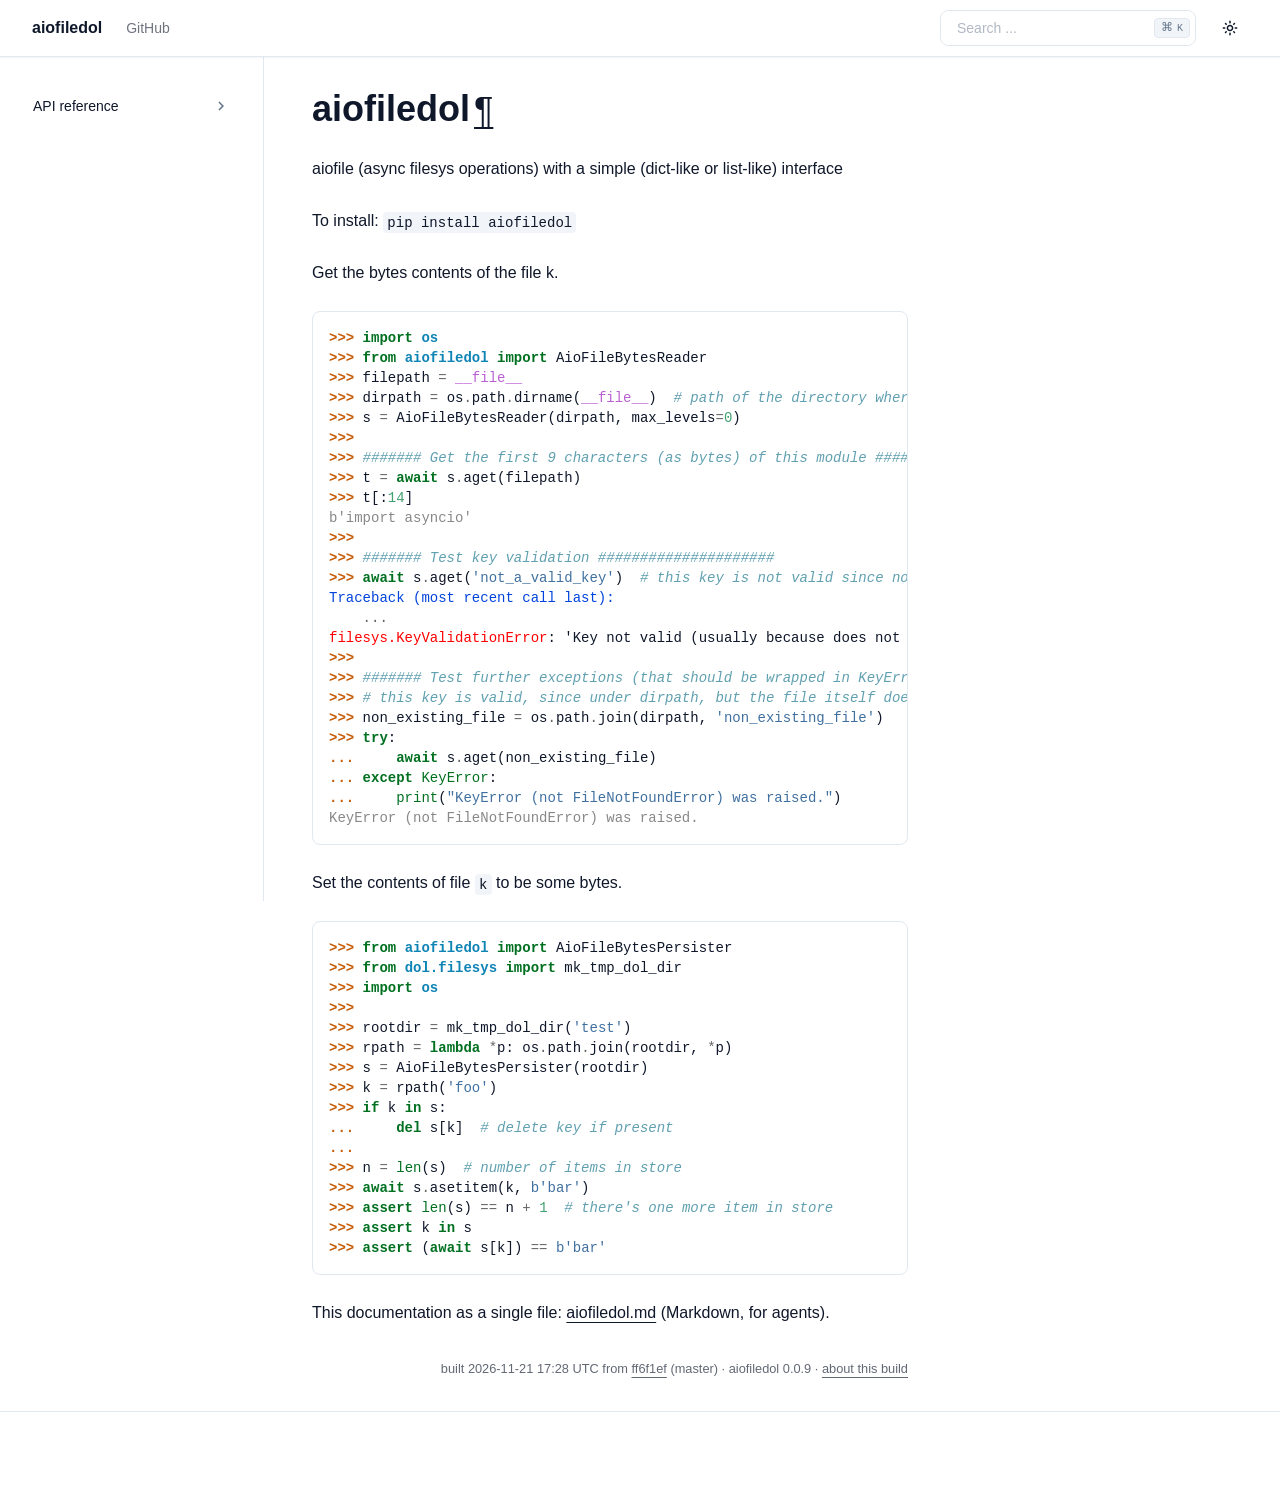
==== commit da35430a: "deploy: ff6f1efd9407f1fc56e792386b5a8408d2cab738" ====
--- a/index.html
+++ b/index.html
@@ -29,7 +29,8 @@
 <meta content="aiofiledol" property="og:title"/>
 <meta content="aiofiledol" name="twitter:title"/>
 <link href="_static/pygments.css?v=d75fae25" rel="stylesheet" type="text/css"/>
-<link href="_static/theme.css?v=d6d7c91b" rel="stylesheet" type="text/css"/>
+<link href="_static/theme.css?v=009055c6" rel="stylesheet" type="text/css"/>
+<link href="_static/sphinx_autodoc_typehints.css?v=057ac668" rel="stylesheet" type="text/css"/>
 <link href="_static/copybutton.css?v=76b2166b" rel="stylesheet" type="text/css"/>
 <link href="_static/epythet.css?v=0cbd302c" rel="stylesheet" type="text/css"/>
 <link href="search.html" rel="search" title="Search"/>
@@ -152,7 +153,7 @@
 <p class="epythet-aggregates">This documentation as a single file: <a href="aiofiledol.md">aiofiledol.md</a> (Markdown, for agents).</p>
 
 </section>
-<p class="epythet-provenance" style="font-size:.8em;opacity:.65;margin-top:2.5em;text-align:right">built 2026-09-22 14:15 UTC from <a href="https://github.com/i2mint/aiofiledol/commit/d11723bfedc36ba983f426ca07559b93d4bd0c97">d11723b</a> (master) · aiofiledol 0.0.8 · <a href="about-this-build.html">about this build</a></p>
+<p class="epythet-provenance" style="font-size:.8em;opacity:.65;margin-top:2.5em;text-align:right">built 2026-11-21 17:28 UTC from <a href="https://github.com/i2mint/aiofiledol/commit/ff6f1efd9407f1fc56e792386b5a8408d2cab738">ff6f1ef</a> (master) · aiofiledol 0.0.9 · <a href="about-this-build.html">about this build</a></p>
 </div></div>
 </main>
 </div>
@@ -164,11 +165,11 @@
 </div>
 </footer>
 </div>
-<script src="_static/documentation_options.js?v=53b53b71"></script>
+<script src="_static/documentation_options.js?v=f7cdbf68"></script>
 <script src="_static/doctools.js?v=fd6eb6e6"></script>
 <script src="_static/sphinx_highlight.js?v=6ffebe34"></script>
 <script src="_static/clipboard.min.js?v=a7894cd8"></script>
 <script src="_static/copybutton.js?v=fd10adb8"></script>
-<script defer="defer" src="_static/theme.js?v=5db23cf8"></script>
+<script defer="defer" src="_static/theme.js?v=49cc6205"></script>
 </body>
 </html>
--- a/_static/theme.css
+++ b/_static/theme.css
@@ -1 +1 @@
-@font-face{font-family:JetBrains Mono;font-style:italic;font-display:swap;font-weight:400;src:url(86dc76ee7f2ea282.woff2)format("woff2"),url(fa8c7e373fc88056.woff)format("woff")}@font-face{font-family:JetBrains Mono;font-style:normal;font-display:swap;font-weight:400;src:url(db9d659a1acad1e2.woff2)format("woff2"),url(b0c7be19efb5c878.woff)format("woff")}@font-face{font-family:JetBrains Mono;font-style:italic;font-display:swap;font-weight:500;src:url(88c52b7d52bec6f6.woff2)format("woff2"),url(8d70e9f61dd16568.woff)format("woff")}@font-face{font-family:JetBrains Mono;font-style:normal;font-display:swap;font-weight:500;src:url(af2e87f5d61b5665.woff2)format("woff2"),url(24c9023ab96a0da6.woff)format("woff")}@font-face{font-family:JetBrains Mono;font-style:italic;font-display:swap;font-weight:700;src:url(92fb68b158d9f3e0.woff2)format("woff2"),url(92b75b3f180e9af3.woff)format("woff")}@font-face{font-family:JetBrains Mono;font-style:normal;font-display:swap;font-weight:700;src:url(9545a3d1fceacf5c.woff2)format("woff2"),url(c9484cdebe55df66.woff)format("woff")}@layer properties{@supports (((-webkit-hyphens:none)) and (not (margin-trim:inline))) or ((-moz-orient:inline) and (not (color:rgb(from red r g b)))){*,:after,:before{--tw-font-weight:initial;--tw-translate-x:0;--tw-translate-y:0;--tw-translate-z:0;--tw-scale-x:1;--tw-scale-y:1;--tw-scale-z:1;--tw-rotate-x:initial;--tw-rotate-y:initial;--tw-rotate-z:initial;--tw-skew-x:initial;--tw-skew-y:initial;--tw-space-y-reverse:0;--tw-space-x-reverse:0;--tw-border-style:solid;--tw-leading:initial;--tw-shadow:0 0 transparent;--tw-shadow-color:initial;--tw-shadow-alpha:100%;--tw-inset-shadow:0 0 transparent;--tw-inset-shadow-color:initial;--tw-inset-shadow-alpha:100%;--tw-ring-color:initial;--tw-ring-shadow:0 0 transparent;--tw-inset-ring-color:initial;--tw-inset-ring-shadow:0 0 transparent;--tw-ring-inset:initial;--tw-ring-offset-width:0px;--tw-ring-offset-color:#fff;--tw-ring-offset-shadow:0 0 transparent;--tw-backdrop-blur:initial;--tw-backdrop-brightness:initial;--tw-backdrop-contrast:initial;--tw-backdrop-grayscale:initial;--tw-backdrop-hue-rotate:initial;--tw-backdrop-invert:initial;--tw-backdrop-opacity:initial;--tw-backdrop-saturate:initial;--tw-backdrop-sepia:initial;--tw-duration:initial;--tw-blur:initial;--tw-brightness:initial;--tw-contrast:initial;--tw-grayscale:initial;--tw-hue-rotate:initial;--tw-invert:initial;--tw-opacity:initial;--tw-saturate:initial;--tw-sepia:initial;--tw-drop-shadow:initial;--tw-drop-shadow-color:initial;--tw-drop-shadow-alpha:100%;--tw-drop-shadow-size:initial;--tw-tracking:initial;--tw-content:"";--tw-ease:initial}::-ms-backdrop{--tw-font-weight:initial;--tw-translate-x:0;--tw-translate-y:0;--tw-translate-z:0;--tw-scale-x:1;--tw-scale-y:1;--tw-scale-z:1;--tw-rotate-x:initial;--tw-rotate-y:initial;--tw-rotate-z:initial;--tw-skew-x:initial;--tw-skew-y:initial;--tw-space-y-reverse:0;--tw-space-x-reverse:0;--tw-border-style:solid;--tw-leading:initial;--tw-shadow:0 0 transparent;--tw-shadow-color:initial;--tw-shadow-alpha:100%;--tw-inset-shadow:0 0 transparent;--tw-inset-shadow-color:initial;--tw-inset-shadow-alpha:100%;--tw-ring-color:initial;--tw-ring-shadow:0 0 transparent;--tw-inset-ring-color:initial;--tw-inset-ring-shadow:0 0 transparent;--tw-ring-inset:initial;--tw-ring-offset-width:0px;--tw-ring-offset-color:#fff;--tw-ring-offset-shadow:0 0 transparent;--tw-backdrop-blur:initial;--tw-backdrop-brightness:initial;--tw-backdrop-contrast:initial;--tw-backdrop-grayscale:initial;--tw-backdrop-hue-rotate:initial;--tw-backdrop-invert:initial;--tw-backdrop-opacity:initial;--tw-backdrop-saturate:initial;--tw-backdrop-sepia:initial;--tw-duration:initial;--tw-blur:initial;--tw-brightness:initial;--tw-contrast:initial;--tw-grayscale:initial;--tw-hue-rotate:initial;--tw-invert:initial;--tw-opacity:initial;--tw-saturate:initial;--tw-sepia:initial;--tw-drop-shadow:initial;--tw-drop-shadow-color:initial;--tw-drop-shadow-alpha:100%;--tw-drop-shadow-size:initial;--tw-tracking:initial;--tw-content:"";--tw-ease:initial}::backdrop{--tw-font-weight:initial;--tw-translate-x:0;--tw-translate-y:0;--tw-translate-z:0;--tw-scale-x:1;--tw-scale-y:1;--tw-scale-z:1;--tw-rotate-x:initial;--tw-rotate-y:initial;--tw-rotate-z:initial;--tw-skew-x:initial;--tw-skew-y:initial;--tw-space-y-reverse:0;--tw-space-x-reverse:0;--tw-border-style:solid;--tw-leading:initial;--tw-shadow:0 0 transparent;--tw-shadow-color:initial;--tw-shadow-alpha:100%;--tw-inset-shadow:0 0 transparent;--tw-inset-shadow-color:initial;--tw-inset-shadow-alpha:100%;--tw-ring-color:initial;--tw-ring-shadow:0 0 transparent;--tw-inset-ring-color:initial;--tw-inset-ring-shadow:0 0 transparent;--tw-ring-inset:initial;--tw-ring-offset-width:0px;--tw-ring-offset-color:#fff;--tw-ring-offset-shadow:0 0 transparent;--tw-backdrop-blur:initial;--tw-backdrop-brightness:initial;--tw-backdrop-contrast:initial;--tw-backdrop-grayscale:initial;--tw-backdrop-hue-rotate:initial;--tw-backdrop-invert:initial;--tw-backdrop-opacity:initial;--tw-backdrop-saturate:initial;--tw-backdrop-sepia:initial;--tw-duration:initial;--tw-blur:initial;--tw-brightness:initial;--tw-contrast:initial;--tw-grayscale:initial;--tw-hue-rotate:initial;--tw-invert:initial;--tw-opacity:initial;--tw-saturate:initial;--tw-sepia:initial;--tw-drop-shadow:initial;--tw-drop-shadow-color:initial;--tw-drop-shadow-alpha:100%;--tw-drop-shadow-size:initial;--tw-tracking:initial;--tw-content:"";--tw-ease:initial}}}@layer theme{:root{--font-sans:ui-sans-serif,system-ui,sans-serif,"Apple Color Emoji","Segoe UI Emoji","Segoe UI Symbol","Noto Color Emoji";--font-mono:JetBrainsMono,ui-monospace,SFMono-Regular,Menlo,Monaco,Consolas,"Liberation Mono","Courier New",monospace;--color-red-50:#fef2f2;--color-red-100:#ffe2e2;--color-red-200:#ffcaca;--color-red-400:#ff6568;--color-red-500:#fb2c36;--color-red-600:#e40014;--color-red-700:#bf000f;--color-red-900:#82181a;--color-yellow-50:#fefce8;--color-yellow-100:#fef9c2;--color-yellow-400:#fac800;--color-yellow-500:#edb200;--color-yellow-600:#cd8900;--color-yellow-900:#733e0a;--color-green-50:#f0fdf4;--color-green-100:#dcfce7;--color-green-200:#b9f8cf;--color-green-400:#05df72;--color-green-500:#00c758;--color-green-600:#00a544;--color-green-900:#0d542b;--color-sky-50:#f0f9ff;--color-sky-100:#dff2fe;--color-sky-600:#0084cc;--color-sky-900:#024a70;--color-blue-400:#54a2ff;--color-slate-700:#314158;--color-gray-200:#e5e7eb;--color-gray-700:#364153;--color-gray-950:#030712;--color-neutral-800:#262626;--color-white:#fff;--spacing:.25rem;--text-xs:.75rem;--text-xs--line-height:1.33333;--text-sm:.875rem;--text-sm--line-height:1.42857;--text-base:1rem;--text-base--line-height:1.5;--text-lg:1.125rem;--text-lg--line-height:1.55556;--text-xl:1.25rem;--text-xl--line-height:1.4;--text-2xl:1.5rem;--text-2xl--line-height:1.33333;--text-3xl:1.875rem;--text-3xl--line-height:1.2;--text-4xl:2.25rem;--text-4xl--line-height:1.11111;--font-weight-normal:400;--font-weight-medium:500;--font-weight-semibold:600;--font-weight-bold:700;--tracking-wide:.025em;--leading-loose:2;--radius-sm:calc(var(--radius) - 4px);--radius-md:calc(var(--radius) - 2px);--radius-lg:var(--radius);--ease-in-out:cubic-bezier(.4,0,.2,1);--blur-sm:8px;--default-transition-duration:.15s;--default-transition-timing-function:cubic-bezier(.4,0,.2,1);--default-font-family:var(--font-sans);--default-mono-font-family:var(--font-mono);--color-border:hsl(var(--border));--color-input:hsl(var(--input));--color-ring:hsl(var(--ring));--color-background:hsl(var(--background));--color-foreground:hsl(var(--foreground));--color-primary:hsl(var(--primary));--color-muted:hsl(var(--muted));--color-muted-foreground:hsl(var(--muted-foreground));--color-accent:hsl(var(--accent));--color-accent-foreground:hsl(var(--accent-foreground))}@supports (color:lab(0% 0 0)){:root{--color-red-50:lab(96.5005% 4.18508 1.52328);--color-red-100:lab(92.243% 10.2865 3.83865);--color-red-200:lab(86.017% 19.8815 7.75869);--color-red-400:lab(63.7053% 60.745 31.3109);--color-red-500:lab(55.4814% 75.0732 48.8528);--color-red-600:lab(48.4493% 77.4328 61.5452);--color-red-700:lab(40.4273% 67.2623 53.7441);--color-red-900:lab(28.5139% 44.5539 29.0463);--color-yellow-50:lab(98.6846% -1.79055 9.7766);--color-yellow-100:lab(97.3564% -4.51407 27.344);--color-yellow-400:lab(83.2664% 8.65132 106.895);--color-yellow-500:lab(76.3898% 14.5258 98.4589);--color-yellow-600:lab(62.7799% 22.4197 86.1544);--color-yellow-900:lab(32.3865% 21.1273 38.5959);--color-green-50:lab(98.1563% -5.60117 2.75915);--color-green-100:lab(96.1861% -13.8464 6.52365);--color-green-200:lab(92.4222% -26.4702 12.9427);--color-green-400:lab(78.503% -64.9265 39.7492);--color-green-500:lab(70.5521% -66.5147 45.8073);--color-green-600:lab(59.0978% -58.6621 41.2579);--color-green-900:lab(30.797% -29.6927 17.382);--color-sky-50:lab(97.3623% -2.33802 -4.13098);--color-sky-100:lab(94.3709% -4.56053 -8.23453);--color-sky-600:lab(51.7754% -11.4712 -49.8349);--color-sky-900:lab(29.1959% -8.34689 -28.2453);--color-blue-400:lab(65.0361% -1.42065 -56.9802);--color-slate-700:lab(26.9569% -1.47016 -15.6993);--color-gray-200:lab(91.6229% -.159115 -2.26791);--color-gray-700:lab(27.1134% -.956401 -12.3224);--color-gray-950:lab(1.90334% .278696 -5.48866);--color-neutral-800:lab(15.204% 0 -.00000596046)}}:host{--font-sans:ui-sans-serif,system-ui,sans-serif,"Apple Color Emoji","Segoe UI Emoji","Segoe UI Symbol","Noto Color Emoji";--font-mono:JetBrainsMono,ui-monospace,SFMono-Regular,Menlo,Monaco,Consolas,"Liberation Mono","Courier New",monospace;--color-red-50:#fef2f2;--color-red-100:#ffe2e2;--color-red-200:#ffcaca;--color-red-400:#ff6568;--color-red-500:#fb2c36;--color-red-600:#e40014;--color-red-700:#bf000f;--color-red-900:#82181a;--color-yellow-50:#fefce8;--color-yellow-100:#fef9c2;--color-yellow-400:#fac800;--color-yellow-500:#edb200;--color-yellow-600:#cd8900;--color-yellow-900:#733e0a;--color-green-50:#f0fdf4;--color-green-100:#dcfce7;--color-green-200:#b9f8cf;--color-green-400:#05df72;--color-green-500:#00c758;--color-green-600:#00a544;--color-green-900:#0d542b;--color-sky-50:#f0f9ff;--color-sky-100:#dff2fe;--color-sky-600:#0084cc;--color-sky-900:#024a70;--color-blue-400:#54a2ff;--color-slate-700:#314158;--color-gray-200:#e5e7eb;--color-gray-700:#364153;--color-gray-950:#030712;--color-neutral-800:#262626;--color-white:#fff;--spacing:.25rem;--text-xs:.75rem;--text-xs--line-height:1.33333;--text-sm:.875rem;--text-sm--line-height:1.42857;--text-base:1rem;--text-base--line-height:1.5;--text-lg:1.125rem;--text-lg--line-height:1.55556;--text-xl:1.25rem;--text-xl--line-height:1.4;--text-2xl:1.5rem;--text-2xl--line-height:1.33333;--text-3xl:1.875rem;--text-3xl--line-height:1.2;--text-4xl:2.25rem;--text-4xl--line-height:1.11111;--font-weight-normal:400;--font-weight-medium:500;--font-weight-semibold:600;--font-weight-bold:700;--tracking-wide:.025em;--leading-loose:2;--radius-sm:calc(var(--radius) - 4px);--radius-md:calc(var(--radius) - 2px);--radius-lg:var(--radius);--ease-in-out:cubic-bezier(.4,0,.2,1);--blur-sm:8px;--default-transition-duration:.15s;--default-transition-timing-function:cubic-bezier(.4,0,.2,1);--default-font-family:var(--font-sans);--default-mono-font-family:var(--font-mono);--color-border:hsl(var(--border));--color-input:hsl(var(--input));--color-ring:hsl(var(--ring));--color-background:hsl(var(--background));--color-foreground:hsl(var(--foreground));--color-primary:hsl(var(--primary));--color-muted:hsl(var(--muted));--color-muted-foreground:hsl(var(--muted-foreground));--color-accent:hsl(var(--accent));--color-accent-foreground:hsl(var(--accent-foreground))}@supports (color:lab(0% 0 0)){:host{--color-red-50:lab(96.5005% 4.18508 1.52328);--color-red-100:lab(92.243% 10.2865 3.83865);--color-red-200:lab(86.017% 19.8815 7.75869);--color-red-400:lab(63.7053% 60.745 31.3109);--color-red-500:lab(55.4814% 75.0732 48.8528);--color-red-600:lab(48.4493% 77.4328 61.5452);--color-red-700:lab(40.4273% 67.2623 53.7441);--color-red-900:lab(28.5139% 44.5539 29.0463);--color-yellow-50:lab(98.6846% -1.79055 9.7766);--color-yellow-100:lab(97.3564% -4.51407 27.344);--color-yellow-400:lab(83.2664% 8.65132 106.895);--color-yellow-500:lab(76.3898% 14.5258 98.4589);--color-yellow-600:lab(62.7799% 22.4197 86.1544);--color-yellow-900:lab(32.3865% 21.1273 38.5959);--color-green-50:lab(98.1563% -5.60117 2.75915);--color-green-100:lab(96.1861% -13.8464 6.52365);--color-green-200:lab(92.4222% -26.4702 12.9427);--color-green-400:lab(78.503% -64.9265 39.7492);--color-green-500:lab(70.5521% -66.5147 45.8073);--color-green-600:lab(59.0978% -58.6621 41.2579);--color-green-900:lab(30.797% -29.6927 17.382);--color-sky-50:lab(97.3623% -2.33802 -4.13098);--color-sky-100:lab(94.3709% -4.56053 -8.23453);--color-sky-600:lab(51.7754% -11.4712 -49.8349);--color-sky-900:lab(29.1959% -8.34689 -28.2453);--color-blue-400:lab(65.0361% -1.42065 -56.9802);--color-slate-700:lab(26.9569% -1.47016 -15.6993);--color-gray-200:lab(91.6229% -.159115 -2.26791);--color-gray-700:lab(27.1134% -.956401 -12.3224);--color-gray-950:lab(1.90334% .278696 -5.48866);--color-neutral-800:lab(15.204% 0 -.00000596046)}}}@layer base{*,:after,:before{box-sizing:border-box;border:0 solid;margin:0;padding:0}::-ms-backdrop{box-sizing:border-box;border:0 solid;margin:0;padding:0}::backdrop{box-sizing:border-box;border:0 solid;margin:0;padding:0}::-webkit-file-upload-button{box-sizing:border-box;border:0 solid;margin:0;padding:0}::-ms-browse{box-sizing:border-box;border:0 solid;margin:0;padding:0}::file-selector-button{box-sizing:border-box;border:0 solid;margin:0;padding:0}html{-webkit-text-size-adjust:100%;-moz-tab-size:4;tab-size:4;line-height:1.5;font-family:var(--default-font-family,ui-sans-serif,system-ui,sans-serif,"Apple Color Emoji","Segoe UI Emoji","Segoe UI Symbol","Noto Color Emoji");font-feature-settings:var(--default-font-feature-settings,normal);font-variation-settings:var(--default-font-variation-settings,normal);-webkit-tap-highlight-color:transparent}:host{-webkit-text-size-adjust:100%;-moz-tab-size:4;tab-size:4;line-height:1.5;font-family:var(--default-font-family,ui-sans-serif,system-ui,sans-serif,"Apple Color Emoji","Segoe UI Emoji","Segoe UI Symbol","Noto Color Emoji");font-feature-settings:var(--default-font-feature-settings,normal);font-variation-settings:var(--default-font-variation-settings,normal);-webkit-tap-highlight-color:transparent}hr{height:0;color:inherit;border-top-width:1px}abbr:where([title]){-webkit-text-decoration:underline dotted;text-decoration:underline dotted}h1,h2,h3,h4,h5,h6{font-size:inherit;font-weight:inherit}a{color:inherit;-webkit-text-decoration:inherit;-webkit-text-decoration:inherit;text-decoration:inherit}b,strong{font-weight:bolder}code,kbd,pre,samp{font-family:var(--default-mono-font-family,ui-monospace,SFMono-Regular,Menlo,Monaco,Consolas,"Liberation Mono","Courier New",monospace);font-feature-settings:var(--default-mono-font-feature-settings,normal);font-variation-settings:var(--default-mono-font-variation-settings,normal);font-size:1em}small{font-size:80%}sub,sup{vertical-align:baseline;font-size:75%;line-height:0;position:relative}sub{bottom:-.25em}sup{top:-.5em}table{text-indent:0;border-color:inherit;border-collapse:collapse}:-moz-focusring{outline:auto}progress{vertical-align:baseline}summary{display:list-item}menu,ol,ul{list-style:none}audio,canvas,embed,iframe,img,object,svg,video{vertical-align:middle;display:block}img,video{max-width:100%;height:auto}button,input,optgroup,select,textarea{font:inherit;font-feature-settings:inherit;font-variation-settings:inherit;letter-spacing:inherit;color:inherit;opacity:1;background-color:transparent;border-radius:0}::-webkit-file-upload-button{font:inherit;font-feature-settings:inherit;font-variation-settings:inherit;letter-spacing:inherit;color:inherit;opacity:1;background-color:transparent;border-radius:0}::-ms-browse{font:inherit;font-feature-settings:inherit;font-variation-settings:inherit;letter-spacing:inherit;color:inherit;opacity:1;background-color:transparent;border-radius:0}::file-selector-button{font:inherit;font-feature-settings:inherit;font-variation-settings:inherit;letter-spacing:inherit;color:inherit;opacity:1;background-color:transparent;border-radius:0}:where(select:-webkit-any([multiple],[size])) optgroup{font-weight:bolder}:where(select:-moz-any([multiple],[size])) optgroup{font-weight:bolder}:where(select:is([multiple],[size])) optgroup{font-weight:bolder}:where(select:-webkit-any([multiple],[size])) optgroup option:not(:-webkit-any(:lang(ae),:lang(ar),:lang(arc),:lang(bcc),:lang(bqi),:lang(ckb),:lang(dv),:lang(fa),:lang(glk),:lang(he),:lang(ku),:lang(mzn),:lang(nqo),:lang(pnb),:lang(ps),:lang(sd),:lang(ug),:lang(ur),:lang(yi))){padding-left:20px}:where(select:-moz-any([multiple],[size])) optgroup option:not(:-moz-any(:lang(ae),:lang(ar),:lang(arc),:lang(bcc),:lang(bqi),:lang(ckb),:lang(dv),:lang(fa),:lang(glk),:lang(he),:lang(ku),:lang(mzn),:lang(nqo),:lang(pnb),:lang(ps),:lang(sd),:lang(ug),:lang(ur),:lang(yi))){padding-left:20px}:where(select:is([multiple],[size])) optgroup option:not(:is(:lang(ae),:lang(ar),:lang(arc),:lang(bcc),:lang(bqi),:lang(ckb),:lang(dv),:lang(fa),:lang(glk),:lang(he),:lang(ku),:lang(mzn),:lang(nqo),:lang(pnb),:lang(ps),:lang(sd),:lang(ug),:lang(ur),:lang(yi))){padding-left:20px}:where(select:-webkit-any([multiple],[size])) optgroup option:-webkit-any(:lang(ae),:lang(ar),:lang(arc),:lang(bcc),:lang(bqi),:lang(ckb),:lang(dv),:lang(fa),:lang(glk),:lang(he),:lang(ku),:lang(mzn),:lang(nqo),:lang(pnb),:lang(ps),:lang(sd),:lang(ug),:lang(ur),:lang(yi)){padding-right:20px}:where(select:-moz-any([multiple],[size])) optgroup option:-moz-any(:lang(ae),:lang(ar),:lang(arc),:lang(bcc),:lang(bqi),:lang(ckb),:lang(dv),:lang(fa),:lang(glk),:lang(he),:lang(ku),:lang(mzn),:lang(nqo),:lang(pnb),:lang(ps),:lang(sd),:lang(ug),:lang(ur),:lang(yi)){padding-right:20px}:where(select:is([multiple],[size])) optgroup option:is(:lang(ae),:lang(ar),:lang(arc),:lang(bcc),:lang(bqi),:lang(ckb),:lang(dv),:lang(fa),:lang(glk),:lang(he),:lang(ku),:lang(mzn),:lang(nqo),:lang(pnb),:lang(ps),:lang(sd),:lang(ug),:lang(ur),:lang(yi)){padding-right:20px}:not(:-webkit-any(:lang(ae),:lang(ar),:lang(arc),:lang(bcc),:lang(bqi),:lang(ckb),:lang(dv),:lang(fa),:lang(glk),:lang(he),:lang(ku),:lang(mzn),:lang(nqo),:lang(pnb),:lang(ps),:lang(sd),:lang(ug),:lang(ur),:lang(yi)))::-webkit-file-upload-button{margin-right:4px}:not(:-moz-any(:lang(ae),:lang(ar),:lang(arc),:lang(bcc),:lang(bqi),:lang(ckb),:lang(dv),:lang(fa),:lang(glk),:lang(he),:lang(ku),:lang(mzn),:lang(nqo),:lang(pnb),:lang(ps),:lang(sd),:lang(ug),:lang(ur),:lang(yi)))::file-selector-button{margin-right:4px}:not(:is(:lang(ae),:lang(ar),:lang(arc),:lang(bcc),:lang(bqi),:lang(ckb),:lang(dv),:lang(fa),:lang(glk),:lang(he),:lang(ku),:lang(mzn),:lang(nqo),:lang(pnb),:lang(ps),:lang(sd),:lang(ug),:lang(ur),:lang(yi)))::-ms-browse{margin-right:4px}:not(:is(:lang(ae),:lang(ar),:lang(arc),:lang(bcc),:lang(bqi),:lang(ckb),:lang(dv),:lang(fa),:lang(glk),:lang(he),:lang(ku),:lang(mzn),:lang(nqo),:lang(pnb),:lang(ps),:lang(sd),:lang(ug),:lang(ur),:lang(yi)))::file-selector-button{margin-right:4px}:-webkit-any(:lang(ae),:lang(ar),:lang(arc),:lang(bcc),:lang(bqi),:lang(ckb),:lang(dv),:lang(fa),:lang(glk),:lang(he),:lang(ku),:lang(mzn),:lang(nqo),:lang(pnb),:lang(ps),:lang(sd),:lang(ug),:lang(ur),:lang(yi))::-webkit-file-upload-button{margin-left:4px}:-moz-any(:lang(ae),:lang(ar),:lang(arc),:lang(bcc),:lang(bqi),:lang(ckb),:lang(dv),:lang(fa),:lang(glk),:lang(he),:lang(ku),:lang(mzn),:lang(nqo),:lang(pnb),:lang(ps),:lang(sd),:lang(ug),:lang(ur),:lang(yi))::file-selector-button{margin-left:4px}:is(:lang(ae),:lang(ar),:lang(arc),:lang(bcc),:lang(bqi),:lang(ckb),:lang(dv),:lang(fa),:lang(glk),:lang(he),:lang(ku),:lang(mzn),:lang(nqo),:lang(pnb),:lang(ps),:lang(sd),:lang(ug),:lang(ur),:lang(yi))::-ms-browse{margin-left:4px}:is(:lang(ae),:lang(ar),:lang(arc),:lang(bcc),:lang(bqi),:lang(ckb),:lang(dv),:lang(fa),:lang(glk),:lang(he),:lang(ku),:lang(mzn),:lang(nqo),:lang(pnb),:lang(ps),:lang(sd),:lang(ug),:lang(ur),:lang(yi))::file-selector-button{margin-left:4px}::-webkit-input-placeholder{opacity:1}::-ms-input-placeholder{opacity:1}::placeholder{opacity:1}@supports (not ((-webkit-appearance:-apple-pay-button))) or (contain-intrinsic-size:1px){::-webkit-input-placeholder{color:currentColor}::-ms-input-placeholder{color:currentColor}::placeholder{color:currentColor}@supports (color:color-mix(in lab,red,red)){::-webkit-input-placeholder{color:color-mix(in oklab,currentcolor 50%,transparent)}::-ms-input-placeholder{color:color-mix(in oklab,currentcolor 50%,transparent)}::placeholder{color:color-mix(in oklab,currentcolor 50%,transparent)}}}textarea{resize:vertical}::-webkit-search-decoration{-webkit-appearance:none}::-webkit-date-and-time-value{min-height:1lh;text-align:inherit}::-webkit-datetime-edit{display:inline-flex}::-webkit-datetime-edit-fields-wrapper{padding:0}::-webkit-datetime-edit{padding-top:0;padding-bottom:0}::-webkit-datetime-edit-year-field{padding-top:0;padding-bottom:0}::-webkit-datetime-edit-day-field{padding-top:0;padding-bottom:0}::-webkit-datetime-edit-month-field{padding-top:0;padding-bottom:0}::-webkit-datetime-edit-hour-field{padding-top:0;padding-bottom:0}::-webkit-datetime-edit-minute-field{padding-top:0;padding-bottom:0}::-webkit-datetime-edit-millisecond-field{padding-top:0;padding-bottom:0}::-webkit-datetime-edit-second-field{padding-top:0;padding-bottom:0}::-webkit-datetime-edit-meridiem-field{padding-top:0;padding-bottom:0}::-webkit-calendar-picker-indicator{line-height:1}:-moz-ui-invalid{box-shadow:none}button{-webkit-appearance:button;-moz-appearance:button;-ms-appearance:button;appearance:button}input:where([type=button],[type=reset],[type=submit]){-webkit-appearance:button;-moz-appearance:button;-ms-appearance:button;appearance:button}::-webkit-file-upload-button{-webkit-appearance:button;-moz-appearance:button;-ms-appearance:button;appearance:button}::-ms-browse{-webkit-appearance:button;-moz-appearance:button;-ms-appearance:button;appearance:button}::file-selector-button{-webkit-appearance:button;-moz-appearance:button;-ms-appearance:button;appearance:button}::-webkit-inner-spin-button{height:auto}::-webkit-outer-spin-button{height:auto}[hidden]:where(:not([hidden=until-found])){display:none!important}*,:after,:before{border-color:var(--color-gray-200,currentcolor)}::-ms-backdrop{border-color:var(--color-gray-200,currentcolor)}::backdrop{border-color:var(--color-gray-200,currentcolor)}::-webkit-file-upload-button{border-color:var(--color-gray-200,currentcolor)}::-ms-browse{border-color:var(--color-gray-200,currentcolor)}::file-selector-button{border-color:var(--color-gray-200,currentcolor)}:root{--lightningcss-light:initial;--lightningcss-dark: ;color-scheme:light;--background:0 0% 100%;--foreground:222.2 47.4% 11.2%;--muted:210 40% 96.1%;--muted-foreground:215.4 16.3% 46.9%;--popover:0 0% 100%;--popover-foreground:222.2 47.4% 11.2%;--border:214.3 31.8% 91.4%;--input:214.3 31.8% 91.4%;--card:0 0% 100%;--card-foreground:222.2 47.4% 11.2%;--primary:222.2 47.4% 11.2%;--accent:210 40% 96.1%;--accent-foreground:222.2 47.4% 11.2%;--ring:215 20.2% 65.1%;--radius:.5rem}:root.dark{--lightningcss-light: ;--lightningcss-dark:initial;color-scheme:dark;--background:224 71% 0%;--foreground:213 31% 91%;--muted:223 47% 11%;--muted-foreground:215.4 16.3% 56.9%;--accent:216 34% 17%;--accent-foreground:210 40% 98%;--popover:224 71% 4%;--popover-foreground:215 20.2% 65.1%;--border:216 34% 17%;--input:216 34% 17%;--card:224 71% 4%;--card-foreground:213 31% 91%;--primary:210 40% 98%;--primary-foreground:222.2 47.4% 1.2%;--ring:216 34% 17%;--radius:.5rem}}@layer components;@layer utilities{.tooltipped{position:relative}.tooltipped:after{z-index:1000000;-webkit-font-smoothing:subpixel-antialiased;text-shadow:none;text-transform:none;letter-spacing:normal;word-wrap:break-word;content:attr(data-tooltip);pointer-events:none;border-radius:var(--radius-sm);background-color:color-mix(in srgb,hsl(var(--muted)) 75%,transparent);display:none;position:absolute}@supports (color:color-mix(in lab,red,red)){.tooltipped:after{background-color:color-mix(in oklab,var(--color-muted) 75%,transparent)}}.tooltipped:after{padding:var(--spacing);text-align:center;font-family:var(--font-sans);font-size:var(--text-xs);line-height:var(--tw-leading,var(--text-xs--line-height));--tw-font-weight:var(--font-weight-normal);font-weight:var(--font-weight-normal);white-space:pre;color:var(--color-muted-foreground);opacity:0;-webkit-text-decoration-line:none;text-decoration-line:none}:-webkit-any(.tooltipped:hover,.tooltipped:focus):after{text-decoration:none;animation-name:tooltip-appear;animation-duration:.4s;animation-timing-function:ease-in;animation-delay:.2s;animation-fill-mode:forwards;display:inline-block}:-moz-any(.tooltipped:hover,.tooltipped:focus):after{text-decoration:none;animation-name:tooltip-appear;animation-duration:.4s;animation-timing-function:ease-in;animation-delay:.2s;animation-fill-mode:forwards;display:inline-block}:is(.tooltipped:hover,.tooltipped:focus):after{text-decoration:none;animation-name:tooltip-appear;animation-duration:.4s;animation-timing-function:ease-in;animation-delay:.2s;animation-fill-mode:forwards;display:inline-block}:-webkit-any(.tooltipped:hover,.tooltipped:focus):before{text-decoration:none;animation-name:tooltip-appear;animation-duration:.4s;animation-timing-function:ease-in;animation-delay:.2s;animation-fill-mode:forwards;display:inline-block}:-moz-any(.tooltipped:hover,.tooltipped:focus):before{text-decoration:none;animation-name:tooltip-appear;animation-duration:.4s;animation-timing-function:ease-in;animation-delay:.2s;animation-fill-mode:forwards;display:inline-block}:is(.tooltipped:hover,.tooltipped:focus):before{text-decoration:none;animation-name:tooltip-appear;animation-duration:.4s;animation-timing-function:ease-in;animation-delay:.2s;animation-fill-mode:forwards;display:inline-block}.pointer-events-none{pointer-events:none}.collapse{visibility:collapse}.invisible{visibility:hidden}.sr-only{-webkit-clip-path:inset(50%);clip-path:inset(50%);white-space:nowrap;border-width:0;width:1px;height:1px;margin:-1px;padding:0;overflow:hidden}.absolute,.sr-only{position:absolute}.fixed{position:fixed}.relative{position:relative}.sticky{position:-webkit-sticky;position:sticky}.inset-0{top:0;bottom:0;left:0;right:0}.inset-y-0{top:0;bottom:0}.tooltipped-n:after{margin-bottom:6px;bottom:100%;right:50%;transform:translate(50%)}.tooltipped-n:before{border-top-color:#1a202c;margin-right:-6px;top:-7px;bottom:auto;right:50%}.top-0{top:0}.top-2{top:calc(var(--spacing)*2)}.top-4{top:calc(var(--spacing)*4)}.top-16{top:calc(var(--spacing)*16)}.right-1\.5{right:calc(var(--spacing)*1.5)}.right-4{right:calc(var(--spacing)*4)}.right-8{right:calc(var(--spacing)*8)}.bottom-8{bottom:calc(var(--spacing)*8)}.left-0{left:0}.z-10{z-index:10}.z-20{z-index:20}.z-40{z-index:40}.z-50{z-index:50}.z-\[100\]{z-index:100}.container{width:100%}@media (min-width:40rem){.container{max-width:40rem}}@media (min-width:48rem){.container{max-width:48rem}}@media (min-width:64rem){.container{max-width:64rem}}@media (min-width:80rem){.container{max-width:80rem}}@media (min-width:96rem){.container{max-width:96rem}}.container{margin-left:auto;margin-right:auto;padding-left:2rem;padding-right:2rem}@media (min-width:40rem){.container{max-width:none}}@media (min-width:1400px){.container{max-width:1400px}}.mx-auto{margin-left:auto;margin-right:auto}.my-4{margin-block:calc(var(--spacing)*4)}.my-6{margin-block:calc(var(--spacing)*6)}.my-8{margin-block:calc(var(--spacing)*8)}.-mt-10{margin-top:calc(var(--spacing)*-10)}.mt-4{margin-top:calc(var(--spacing)*4)}.mt-12{margin-top:calc(var(--spacing)*12)}.mr-1{margin-right:var(--spacing)}.mr-2{margin-right:calc(var(--spacing)*2)}.mr-4{margin-right:calc(var(--spacing)*4)}.mr-6{margin-right:calc(var(--spacing)*6)}.mr-auto{margin-right:auto}.mb-4{margin-bottom:calc(var(--spacing)*4)}.mb-\[2px\]{margin-bottom:2px}.ml-0{margin-left:0}.ml-2{margin-left:calc(var(--spacing)*2)}.ml-auto{margin-left:auto}.block{display:block}.flex{display:flex}.hidden{display:none}.inline{display:inline}.inline-flex{display:inline-flex}.table{display:table}.h-4{height:calc(var(--spacing)*4)}.h-5{height:calc(var(--spacing)*5)}.h-6{height:calc(var(--spacing)*6)}.h-9{height:calc(var(--spacing)*9)}.h-10{height:calc(var(--spacing)*10)}.h-14{height:calc(var(--spacing)*14)}.h-\[14px\]{height:14px}.h-full{height:100%}.max-h-\[calc\(100vh-5rem\)\]{max-height:calc(100vh - 5rem)}.max-h-\[calc\(var\(--vh\)-4rem\)\]{max-height:calc(var(--vh) - 4rem)}.min-h-screen{min-height:100vh}.w-4{width:calc(var(--spacing)*4)}.w-5\/6{width:83.3333%}.w-6{width:calc(var(--spacing)*6)}.w-9{width:calc(var(--spacing)*9)}.w-\[14px\]{width:14px}.w-full{width:100%}.max-w-prose{max-width:65ch}.min-w-0{min-width:0}.min-w-full{min-width:100%}.flex-1{flex:1}.-translate-x-full{--tw-translate-x:-100%}.-translate-x-full,.translate-x-0{translate:var(--tw-translate-x) var(--tw-translate-y)}.translate-x-0{--tw-translate-x:0}.scale-0{--tw-scale-x:0%;--tw-scale-y:0%;--tw-scale-z:0%}.scale-0,.scale-100{scale:var(--tw-scale-x) var(--tw-scale-y)}.scale-100{--tw-scale-x:100%;--tw-scale-y:100%;--tw-scale-z:100%}.rotate-0{rotate:0deg}.rotate-90{rotate:90deg}.transform{transform:var(--tw-rotate-x,) var(--tw-rotate-y,) var(--tw-rotate-z,) var(--tw-skew-x,) var(--tw-skew-y,)}.flex-col{flex-direction:column}.items-center{align-items:center}.justify-between{justify-content:space-between}.justify-center{justify-content:center}.justify-start{justify-content:flex-start}.gap-1{gap:var(--spacing)}.gap-2{gap:calc(var(--spacing)*2)}.gap-4{gap:calc(var(--spacing)*4)}.gap-6{gap:calc(var(--spacing)*6)}:where(.space-y-2>:not(:last-child)){--tw-space-y-reverse:0;margin-top:calc(var(--spacing)*2*var(--tw-space-y-reverse));margin-bottom:calc(var(--spacing)*2*(1 - var(--tw-space-y-reverse)))}:where(.space-x-1>:not(:last-child)){--tw-space-x-reverse:0}:where(.space-x-1>:not(:last-child)):not(:-webkit-any(:lang(ae),:lang(ar),:lang(arc),:lang(bcc),:lang(bqi),:lang(ckb),:lang(dv),:lang(fa),:lang(glk),:lang(he),:lang(ku),:lang(mzn),:lang(nqo),:lang(pnb),:lang(ps),:lang(sd),:lang(ug),:lang(ur),:lang(yi))){margin-left:calc(var(--spacing)*var(--tw-space-x-reverse));margin-right:calc(var(--spacing)*(1 - var(--tw-space-x-reverse)))}:where(.space-x-1>:not(:last-child)):not(:-moz-any(:lang(ae),:lang(ar),:lang(arc),:lang(bcc),:lang(bqi),:lang(ckb),:lang(dv),:lang(fa),:lang(glk),:lang(he),:lang(ku),:lang(mzn),:lang(nqo),:lang(pnb),:lang(ps),:lang(sd),:lang(ug),:lang(ur),:lang(yi))){margin-left:calc(var(--spacing)*var(--tw-space-x-reverse));margin-right:calc(var(--spacing)*(1 - var(--tw-space-x-reverse)))}:where(.space-x-1>:not(:last-child)):not(:is(:lang(ae),:lang(ar),:lang(arc),:lang(bcc),:lang(bqi),:lang(ckb),:lang(dv),:lang(fa),:lang(glk),:lang(he),:lang(ku),:lang(mzn),:lang(nqo),:lang(pnb),:lang(ps),:lang(sd),:lang(ug),:lang(ur),:lang(yi))){margin-left:calc(var(--spacing)*var(--tw-space-x-reverse));margin-right:calc(var(--spacing)*(1 - var(--tw-space-x-reverse)))}:where(.space-x-1>:not(:last-child)):-webkit-any(:lang(ae),:lang(ar),:lang(arc),:lang(bcc),:lang(bqi),:lang(ckb),:lang(dv),:lang(fa),:lang(glk),:lang(he),:lang(ku),:lang(mzn),:lang(nqo),:lang(pnb),:lang(ps),:lang(sd),:lang(ug),:lang(ur),:lang(yi)){margin-right:calc(var(--spacing)*var(--tw-space-x-reverse));margin-left:calc(var(--spacing)*(1 - var(--tw-space-x-reverse)))}:where(.space-x-1>:not(:last-child)):-moz-any(:lang(ae),:lang(ar),:lang(arc),:lang(bcc),:lang(bqi),:lang(ckb),:lang(dv),:lang(fa),:lang(glk),:lang(he),:lang(ku),:lang(mzn),:lang(nqo),:lang(pnb),:lang(ps),:lang(sd),:lang(ug),:lang(ur),:lang(yi)){margin-right:calc(var(--spacing)*var(--tw-space-x-reverse));margin-left:calc(var(--spacing)*(1 - var(--tw-space-x-reverse)))}:where(.space-x-1>:not(:last-child)):is(:lang(ae),:lang(ar),:lang(arc),:lang(bcc),:lang(bqi),:lang(ckb),:lang(dv),:lang(fa),:lang(glk),:lang(he),:lang(ku),:lang(mzn),:lang(nqo),:lang(pnb),:lang(ps),:lang(sd),:lang(ug),:lang(ur),:lang(yi)){margin-right:calc(var(--spacing)*var(--tw-space-x-reverse));margin-left:calc(var(--spacing)*(1 - var(--tw-space-x-reverse)))}.overflow-hidden{overflow:hidden}.overflow-y-auto{overflow-y:auto}.rounded{border-radius:.25rem}.rounded-\[0\.5rem\]{border-radius:.5rem}.rounded-md{border-radius:var(--radius-md)}.rounded-sm{border-radius:var(--radius-sm)}.border{border-style:var(--tw-border-style);border-width:1px}.border-t{border-top-style:var(--tw-border-style);border-top-width:1px}.border-r{border-right-style:var(--tw-border-style);border-right-width:1px}.border-b{border-bottom-style:var(--tw-border-style);border-bottom-width:1px}.border-border{border-color:var(--color-border)}.border-input{border-color:var(--color-input)}.bg-background{background-color:var(--color-background)}.bg-background\/80{background-color:color-mix(in srgb,hsl(var(--background)) 80%,transparent)}@supports (color:color-mix(in lab,red,red)){.bg-background\/80{background-color:color-mix(in oklab,var(--color-background) 80%,transparent)}}.bg-background\/90{background-color:color-mix(in srgb,hsl(var(--background)) 90%,transparent)}@supports (color:color-mix(in lab,red,red)){.bg-background\/90{background-color:color-mix(in oklab,var(--color-background) 90%,transparent)}}.bg-gray-700{background-color:var(--color-gray-700)}.bg-muted{background-color:var(--color-muted)}.bg-transparent{background-color:transparent}.fill-current{fill:currentColor}.p-2{padding:calc(var(--spacing)*2)}.p-4{padding:calc(var(--spacing)*4)}.p-6{padding:calc(var(--spacing)*6)}.px-0{padding-left:0;padding-right:0}.px-1\.5{padding-inline:calc(var(--spacing)*1.5)}.px-4{padding-inline:calc(var(--spacing)*4)}.px-8{padding-inline:calc(var(--spacing)*8)}.py-2{padding-block:calc(var(--spacing)*2)}.py-6{padding-block:calc(var(--spacing)*6)}.pt-2{padding-top:calc(var(--spacing)*2)}.pt-6{padding-top:calc(var(--spacing)*6)}.pr-6{padding-right:calc(var(--spacing)*6)}.text-center{text-align:center}.font-mono{font-family:var(--font-mono)}.font-sans{font-family:var(--font-sans)}.text-base{font-size:var(--text-base);line-height:var(--tw-leading,var(--text-base--line-height))}.text-sm{font-size:var(--text-sm);line-height:var(--tw-leading,var(--text-sm--line-height))}.text-xl{font-size:var(--text-xl);line-height:var(--tw-leading,var(--text-xl--line-height))}.text-xs{font-size:var(--text-xs);line-height:var(--tw-leading,var(--text-xs--line-height))}.text-\[10px\]{font-size:10px}.leading-loose{--tw-leading:var(--leading-loose);line-height:var(--leading-loose)}.font-bold{--tw-font-weight:var(--font-weight-bold);font-weight:var(--font-weight-bold)}.font-medium{--tw-font-weight:var(--font-weight-medium);font-weight:var(--font-weight-medium)}.text-clip{text-overflow:clip}.text-ellipsis{text-overflow:ellipsis}.whitespace-nowrap{white-space:nowrap}.text-foreground{color:var(--color-foreground)}.text-foreground\/60{color:color-mix(in srgb,hsl(var(--foreground)) 60%,transparent)}@supports (color:color-mix(in lab,red,red)){.text-foreground\/60{color:color-mix(in oklab,var(--color-foreground) 60%,transparent)}}.text-muted-foreground{color:var(--color-muted-foreground)}.text-red-700{color:var(--color-red-700)}.text-white{color:var(--color-white)}.no-underline{-webkit-text-decoration-line:none;text-decoration-line:none}.underline{-webkit-text-decoration-line:underline;text-decoration-line:underline}.underline-offset-4{text-underline-offset:4px}.antialiased{-webkit-font-smoothing:antialiased;-moz-osx-font-smoothing:grayscale}.opacity-0{opacity:0}.opacity-70{opacity:.7}.opacity-100{opacity:1}.shadow-xs{--tw-shadow:0 1px 2px 0 var(--tw-shadow-color,rgba(0,0,0,.05));box-shadow:var(--tw-inset-shadow),var(--tw-inset-ring-shadow),var(--tw-ring-offset-shadow),var(--tw-ring-shadow),var(--tw-shadow)}.ring-offset-background{--tw-ring-offset-color:var(--color-background)}.backdrop-blur{--tw-backdrop-blur:blur(8px)}.backdrop-blur,.backdrop-blur-sm{-webkit-backdrop-filter:var(--tw-backdrop-blur,) var(--tw-backdrop-brightness,) var(--tw-backdrop-contrast,) var(--tw-backdrop-grayscale,) var(--tw-backdrop-hue-rotate,) var(--tw-backdrop-invert,) var(--tw-backdrop-opacity,) var(--tw-backdrop-saturate,) var(--tw-backdrop-sepia,);backdrop-filter:var(--tw-backdrop-blur,) var(--tw-backdrop-brightness,) var(--tw-backdrop-contrast,) var(--tw-backdrop-grayscale,) var(--tw-backdrop-hue-rotate,) var(--tw-backdrop-invert,) var(--tw-backdrop-opacity,) var(--tw-backdrop-saturate,) var(--tw-backdrop-sepia,)}.backdrop-blur-sm{--tw-backdrop-blur:blur(var(--blur-sm))}.transition{transition-property:color,background-color,border-color,outline-color,-webkit-text-decoration-color,text-decoration-color,fill,stroke,--tw-gradient-from,--tw-gradient-via,--tw-gradient-to,opacity,box-shadow,transform,translate,scale,rotate,-webkit-filter,filter,-webkit-backdrop-filter,backdrop-filter,display,content-visibility,overlay,pointer-events;transition-timing-function:var(--tw-ease,var(--default-transition-timing-function));transition-duration:var(--tw-duration,var(--default-transition-duration))}.transition-all{transition-property:all;transition-timing-function:var(--tw-ease,var(--default-transition-timing-function));transition-duration:var(--tw-duration,var(--default-transition-duration))}.transition-colors{transition-property:color,background-color,border-color,outline-color,-webkit-text-decoration-color,text-decoration-color,fill,stroke,--tw-gradient-from,--tw-gradient-via,--tw-gradient-to;transition-timing-function:var(--tw-ease,var(--default-transition-timing-function));transition-duration:var(--tw-duration,var(--default-transition-duration))}.transition-opacity{transition-property:opacity;transition-timing-function:var(--tw-ease,var(--default-transition-timing-function));transition-duration:var(--tw-duration,var(--default-transition-duration))}.duration-100{--tw-duration:.1s;transition-duration:.1s}.duration-1000{--tw-duration:1s;transition-duration:1s}.select-none{-webkit-user-select:none;-moz-user-select:none;-ms-user-select:none;user-select:none}@media (hover:hover){.group-hover\:bg-accent:is(:where(.group):hover *){background-color:var(--color-accent)}.group-hover\:text-accent-foreground:is(:where(.group):hover *){color:var(--color-accent-foreground)}.hover\:bg-accent:hover{background-color:var(--color-accent)}.hover\:bg-gray-950:hover{background-color:var(--color-gray-950)}.hover\:bg-muted:hover{background-color:var(--color-muted)}.hover\:bg-transparent:hover{background-color:transparent}.hover\:text-accent-foreground:hover{color:var(--color-accent-foreground)}.hover\:text-foreground:hover{color:var(--color-foreground)}.hover\:text-foreground\/80:hover{color:color-mix(in srgb,hsl(var(--foreground)) 80%,transparent)}@supports (color:color-mix(in lab,red,red)){.hover\:text-foreground\/80:hover{color:color-mix(in oklab,var(--color-foreground) 80%,transparent)}}.hover\:placeholder-accent-foreground:hover::-webkit-input-placeholder{color:var(--color-accent-foreground)}.hover\:placeholder-accent-foreground:hover::-ms-input-placeholder{color:var(--color-accent-foreground)}.hover\:placeholder-accent-foreground:hover::placeholder{color:var(--color-accent-foreground)}.hover\:opacity-100:hover{opacity:1}}.focus\:translate-x-0:focus{--tw-translate-x:0;translate:var(--tw-translate-x) var(--tw-translate-y)}.focus\:bg-accent:focus{background-color:var(--color-accent)}.focus\:bg-gray-950:focus{background-color:var(--color-gray-950)}.focus\:text-accent-foreground:focus{color:var(--color-accent-foreground)}.focus\:opacity-100:focus{opacity:1}.focus-visible\:ring-2:focus-visible{--tw-ring-shadow:var(--tw-ring-inset,) 0 0 0 calc(2px + var(--tw-ring-offset-width)) var(--tw-ring-color,currentcolor);box-shadow:var(--tw-inset-shadow),var(--tw-inset-ring-shadow),var(--tw-ring-offset-shadow),var(--tw-ring-shadow),var(--tw-shadow)}.focus-visible\:ring-ring:focus-visible{--tw-ring-color:var(--color-ring)}.focus-visible\:ring-offset-2:focus-visible{--tw-ring-offset-width:2px;--tw-ring-offset-shadow:var(--tw-ring-inset,) 0 0 0 var(--tw-ring-offset-width) var(--tw-ring-offset-color)}.focus-visible\:outline-offset-\[-1px\]:focus-visible{outline-offset:-1px}.focus-visible\:outline-none:focus-visible{--tw-outline-style:none;outline-style:none}@media (min-width:40rem){.sm\:flex{display:flex}.sm\:inline-block{display:inline-block}.sm\:gap-4{gap:calc(var(--spacing)*4)}.sm\:pr-12{padding-right:calc(var(--spacing)*12)}}@media (min-width:48rem){.md\:sticky{position:-webkit-sticky;position:sticky}.md\:top-14{top:calc(var(--spacing)*14)}.md\:z-30{z-index:30}.md\:my-0{margin-top:0;margin-bottom:0}.md\:-ml-2{margin-left:calc(var(--spacing)*-2)}.md\:\!hidden{display:none!important}.md\:flex{display:flex}.md\:grid{display:grid}.md\:hidden{display:none}.md\:inline{display:inline}.md\:h-24{height:calc(var(--spacing)*24)}.md\:h-\[calc\(100vh-3\.5rem\)\]{height:calc(100vh - 3.5rem)}.md\:w-40{width:calc(var(--spacing)*40)}.md\:w-auto{width:auto}.md\:w-full{width:100%}.md\:flex-none{flex:none}.md\:translate-x-0{--tw-translate-x:0;translate:var(--tw-translate-x) var(--tw-translate-y)}.md\:grid-cols-\[220px_minmax\(0\,1fr\)\]{grid-template-columns:220px minmax(0,1fr)}.md\:flex-row{flex-direction:row}.md\:justify-end{justify-content:flex-end}.md\:gap-2{gap:calc(var(--spacing)*2)}.md\:gap-6{gap:calc(var(--spacing)*6)}.md\:overflow-auto{overflow:auto}.md\:bg-transparent{background-color:transparent}.md\:p-0{padding:0}.md\:px-0{padding-left:0;padding-right:0}.md\:py-0{padding-top:0;padding-bottom:0}.md\:text-left{text-align:left}}@media (min-width:64rem){.lg\:my-8{margin-block:calc(var(--spacing)*8)}.lg\:w-64{width:calc(var(--spacing)*64)}.lg\:grid-cols-\[240px_minmax\(0\,1fr\)\]{grid-template-columns:240px minmax(0,1fr)}.lg\:gap-10{gap:calc(var(--spacing)*10)}.lg\:py-8{padding-block:calc(var(--spacing)*8)}}@media (min-width:80rem){.xl\:block{display:block}.xl\:grid{display:grid}.xl\:grid-cols-\[1fr_300px\]{grid-template-columns:1fr 300px}}.dark\:block:is(.dark *){display:block}.dark\:hidden:is(.dark *){display:none}.dark\:scale-0:is(.dark *){--tw-scale-x:0%;--tw-scale-y:0%;--tw-scale-z:0%;scale:var(--tw-scale-x) var(--tw-scale-y)}.dark\:scale-100:is(.dark *){--tw-scale-x:100%;--tw-scale-y:100%;--tw-scale-z:100%;scale:var(--tw-scale-x) var(--tw-scale-y)}.dark\:-rotate-90:is(.dark *){rotate:-90deg}.dark\:rotate-0:is(.dark *){rotate:0deg}.dark\:invert:is(.dark *){--tw-invert:invert(100%);-webkit-filter:var(--tw-blur,) var(--tw-brightness,) var(--tw-contrast,) var(--tw-grayscale,) var(--tw-hue-rotate,) var(--tw-invert,) var(--tw-saturate,) var(--tw-sepia,) var(--tw-drop-shadow,);filter:var(--tw-blur,) var(--tw-brightness,) var(--tw-contrast,) var(--tw-grayscale,) var(--tw-hue-rotate,) var(--tw-invert,) var(--tw-saturate,) var(--tw-sepia,) var(--tw-drop-shadow,)}}#content svg{display:inline}#content hr{margin-block:calc(var(--spacing)*4);border-color:var(--color-border)}@media (min-width:48rem){#content hr{margin-block:calc(var(--spacing)*6)}}#content h1{margin-bottom:calc(var(--spacing)*2);font-size:var(--text-4xl);line-height:var(--tw-leading,var(--text-4xl--line-height));--tw-font-weight:var(--font-weight-bold);font-weight:var(--font-weight-bold)}#content h2{margin-top:calc(var(--spacing)*12);border-bottom-style:var(--tw-border-style);border-bottom-width:1px;border-color:var(--color-border);padding-bottom:calc(var(--spacing)*2);font-size:var(--text-3xl);line-height:var(--tw-leading,var(--text-3xl--line-height));--tw-font-weight:var(--font-weight-semibold);font-weight:var(--font-weight-semibold)}#content h3{font-size:var(--text-2xl);line-height:var(--tw-leading,var(--text-2xl--line-height))}#content .rubric,#content h3,#content h4{margin-top:calc(var(--spacing)*8);--tw-font-weight:var(--font-weight-semibold);font-weight:var(--font-weight-semibold)}#content .rubric,#content h4{font-size:var(--text-xl);line-height:var(--tw-leading,var(--text-xl--line-height))}#content section{scroll-margin:calc(var(--spacing)*20)}#content section>p{margin-top:calc(var(--spacing)*6);--tw-leading:calc(var(--spacing)*7);line-height:calc(var(--spacing)*7)}#content section>p:first-child{margin-top:0}#content section>p.lead{font-size:var(--text-lg);line-height:var(--tw-leading,var(--text-lg--line-height));color:var(--color-muted-foreground)}#content .centered{text-align:center}#content a.viewcode-back{position:absolute;right:0;color:var(--color-muted-foreground)!important}#content a:not(.toc-backref){--tw-font-weight:var(--font-weight-medium);font-weight:var(--font-weight-medium);text-underline-offset:4px;-webkit-text-decoration-line:underline;text-decoration-line:underline;text-decoration-thickness:from-font}#content ul:not(.search){margin-left:calc(var(--spacing)*6);list-style-type:disc}#content ul:not(.search),#content ul:not(.search) p,#content ul:not(.search)>li{margin-top:calc(var(--spacing)*6)}#content ul:not(.search) ul{margin-top:0}#content ol{margin-top:calc(var(--spacing)*6);margin-left:calc(var(--spacing)*6);list-style-type:decimal}#content ol ::marker{--tw-font-weight:var(--font-weight-medium);font-weight:var(--font-weight-medium)}#content ol::marker{--tw-font-weight:var(--font-weight-medium);font-weight:var(--font-weight-medium)}#content ol ::-webkit-details-marker{--tw-font-weight:var(--font-weight-medium);font-weight:var(--font-weight-medium)}#content ol::-webkit-details-marker{--tw-font-weight:var(--font-weight-medium);font-weight:var(--font-weight-medium)}#content ol p,#content ol>li{margin-top:calc(var(--spacing)*6)}#content ol ol{margin-top:0}#content dl,#content dl dt:not(.sig){margin-top:calc(var(--spacing)*6)}#content dl dt:not(.sig){--tw-font-weight:var(--font-weight-medium);font-weight:var(--font-weight-medium)}#content dl dt:not(.sig):first-child{margin-top:0;margin-bottom:0}#content dl dd{margin-left:calc(var(--spacing)*6)}#content dl p{margin-block:calc(var(--spacing)*2)}#content .align-center{text-align:center;margin-left:auto;margin-right:auto}#content .align-right{text-align:right;margin-left:auto}#content img{margin-top:calc(var(--spacing)*6)}#content figure img{display:inline-block}#content figcaption{margin-bottom:calc(var(--spacing)*12);font-size:var(--text-sm);line-height:var(--tw-leading,var(--text-sm--line-height));color:var(--color-muted-foreground)}#content figcaption>*{margin-top:calc(var(--spacing)*4)}#content .eqno{float:right}blockquote{margin-block:calc(var(--spacing)*6);border-left-style:var(--tw-border-style);padding-left:calc(var(--spacing)*6);border-left-width:2px;font-style:italic}blockquote .attribution{margin-top:calc(var(--spacing)*2);font-style:normal}table{margin-block:calc(var(--spacing)*6);width:100%;font-size:var(--text-sm);line-height:var(--tw-leading,var(--text-sm--line-height))}table caption{margin-bottom:calc(var(--spacing)*6);text-align:left;color:var(--color-muted-foreground)}table thead{border-bottom-style:var(--tw-border-style);border-bottom-width:1px;border-color:var(--color-border)}table th{padding-bottom:calc(var(--spacing)*2);padding-left:calc(var(--spacing)*2);text-align:left;--tw-font-weight:var(--font-weight-medium);font-weight:var(--font-weight-medium)}table th:first-child{padding-left:0}table th:is(.dark *){--tw-font-weight:var(--font-weight-semibold);font-weight:var(--font-weight-semibold)}table tbody tr{border-bottom-style:var(--tw-border-style);border-bottom-width:1px;border-color:var(--color-border)}table tbody td{padding:calc(var(--spacing)*2)}table tbody td:first-child{padding-left:0}.footnote>.label{float:left;padding-right:calc(var(--spacing)*2)}.footnote>:not(.label){margin-block:calc(var(--spacing)*6);margin-left:calc(var(--spacing)*8)}.footnote .footnote-reference,.footnote [role=doc-backlink]{-webkit-text-decoration-line:none!important;text-decoration-line:none!important}.admonition{margin-block:calc(var(--spacing)*6);border-radius:var(--radius-lg);border-style:var(--tw-border-style);border-width:1px;border-color:var(--color-border);background-color:var(--color-background);padding:calc(var(--spacing)*4);font-size:var(--text-sm);line-height:var(--tw-leading,var(--text-sm--line-height));color:var(--color-foreground)}.admonition p:not(.admonition-title){margin-top:calc(var(--spacing)*2)}.admonition .admonition-title{margin-top:0!important}.admonition-title{--tw-font-weight:var(--font-weight-medium);font-weight:var(--font-weight-medium)}.admonition-title:is(.dark *){--tw-font-weight:var(--font-weight-semibold);font-weight:var(--font-weight-semibold);--tw-tracking:var(--tracking-wide);letter-spacing:var(--tracking-wide)}.note{border-color:var(--color-sky-600);background-color:var(--color-sky-50);color:var(--color-sky-900)}.note:is(.dark *){background-color:rgba(84,162,255,.15)}@supports (color:color-mix(in lab,red,red)){.note:is(.dark *){background-color:color-mix(in oklab,var(--color-blue-400) 15%,transparent)}}.note:is(.dark *){color:var(--color-sky-100)}.hint,.tip{border-color:var(--color-green-600);background-color:var(--color-green-50);color:var(--color-green-900)}:-webkit-any(.tip,.hint):-webkit-any(.dark *){background-color:rgba(5,223,114,.15)}:-moz-any(.tip,.hint):-moz-any(.dark *){background-color:rgba(5,223,114,.15)}:is(.tip,.hint):is(.dark *){background-color:rgba(5,223,114,.15)}@supports (color:color-mix(in lab,red,red)){:-webkit-any(.tip,.hint):-webkit-any(.dark *){background-color:color-mix(in oklab,var(--color-green-400) 15%,transparent)}:-moz-any(.tip,.hint):-moz-any(.dark *){background-color:color-mix(in oklab,var(--color-green-400) 15%,transparent)}:is(.tip,.hint):is(.dark *){background-color:color-mix(in oklab,var(--color-green-400) 15%,transparent)}}:-webkit-any(.tip,.hint):-webkit-any(.dark *){color:var(--color-green-100)}:-moz-any(.tip,.hint):-moz-any(.dark *){color:var(--color-green-100)}:is(.tip,.hint):is(.dark *){color:var(--color-green-100)}.danger,.error{border-color:var(--color-red-600);background-color:var(--color-red-50);color:var(--color-red-900)}:-webkit-any(.danger,.error):-webkit-any(.dark *){background-color:rgba(255,101,104,.15)}:-moz-any(.danger,.error):-moz-any(.dark *){background-color:rgba(255,101,104,.15)}:is(.danger,.error):is(.dark *){background-color:rgba(255,101,104,.15)}@supports (color:color-mix(in lab,red,red)){:-webkit-any(.danger,.error):-webkit-any(.dark *){background-color:color-mix(in oklab,var(--color-red-400) 15%,transparent)}:-moz-any(.danger,.error):-moz-any(.dark *){background-color:color-mix(in oklab,var(--color-red-400) 15%,transparent)}:is(.danger,.error):is(.dark *){background-color:color-mix(in oklab,var(--color-red-400) 15%,transparent)}}:-webkit-any(.danger,.error):-webkit-any(.dark *){color:var(--color-red-100)}:-moz-any(.danger,.error):-moz-any(.dark *){color:var(--color-red-100)}:is(.danger,.error):is(.dark *){color:var(--color-red-100)}.attention,.caution,.important,.warning{border-color:var(--color-yellow-600);background-color:var(--color-yellow-50);color:var(--color-yellow-900)}:-webkit-any(.attention,.warning,.caution,.important):-webkit-any(.dark *){background-color:rgba(250,200,0,.15)}:-moz-any(.attention,.warning,.caution,.important):-moz-any(.dark *){background-color:rgba(250,200,0,.15)}:is(.attention,.warning,.caution,.important):is(.dark *){background-color:rgba(250,200,0,.15)}@supports (color:color-mix(in lab,red,red)){:-webkit-any(.attention,.warning,.caution,.important):-webkit-any(.dark *){background-color:color-mix(in oklab,var(--color-yellow-400) 15%,transparent)}:-moz-any(.attention,.warning,.caution,.important):-moz-any(.dark *){background-color:color-mix(in oklab,var(--color-yellow-400) 15%,transparent)}:is(.attention,.warning,.caution,.important):is(.dark *){background-color:color-mix(in oklab,var(--color-yellow-400) 15%,transparent)}}:-webkit-any(.attention,.warning,.caution,.important):-webkit-any(.dark *){color:var(--color-yellow-100)}:-moz-any(.attention,.warning,.caution,.important):-moz-any(.dark *){color:var(--color-yellow-100)}:is(.attention,.warning,.caution,.important):is(.dark *){color:var(--color-yellow-100)}div.versionadded{margin-top:calc(var(--spacing)*4);border-left-style:var(--tw-border-style);border-left-width:3px;border-color:var(--color-green-600);padding-inline:calc(var(--spacing)*4);padding-block:var(--spacing);font-size:var(--text-sm);line-height:var(--tw-leading,var(--text-sm--line-height))}div.versionadded p{margin-top:0!important}div.versionadded p:last-child{margin-bottom:0!important}div.versionadded .versionmodified{--tw-font-weight:var(--font-weight-medium);font-weight:var(--font-weight-medium);color:var(--color-green-900)}div.versionadded .versionmodified:is(.dark *){--tw-tracking:var(--tracking-wide);letter-spacing:var(--tracking-wide);color:var(--color-green-500)}div.versionchanged{margin-top:calc(var(--spacing)*4);border-left-style:var(--tw-border-style);border-left-width:3px;border-color:var(--color-yellow-600);padding-inline:calc(var(--spacing)*4);padding-block:var(--spacing);font-size:var(--text-sm);line-height:var(--tw-leading,var(--text-sm--line-height))}div.versionchanged p{margin-top:0!important}div.versionchanged p:last-child{margin-bottom:0!important}div.versionchanged .versionmodified{--tw-font-weight:var(--font-weight-medium);font-weight:var(--font-weight-medium);color:var(--color-yellow-900)}div.versionchanged .versionmodified:is(.dark *){--tw-tracking:var(--tracking-wide);letter-spacing:var(--tracking-wide);color:var(--color-yellow-500)}div.deprecated{margin-top:calc(var(--spacing)*4);border-left-style:var(--tw-border-style);border-left-width:3px;border-color:var(--color-red-600);padding-inline:calc(var(--spacing)*4);padding-block:var(--spacing);font-size:var(--text-sm);line-height:var(--tw-leading,var(--text-sm--line-height))}div.deprecated p{margin-top:0!important}div.deprecated p:last-child{margin-bottom:0!important}div.deprecated .versionmodified{--tw-font-weight:var(--font-weight-medium);font-weight:var(--font-weight-medium);color:var(--color-red-900)}div.deprecated .versionmodified:is(.dark *){--tw-tracking:var(--tracking-wide);letter-spacing:var(--tracking-wide);color:var(--color-red-400)}.highlight{background-color:transparent;position:relative}.highlight:hover .copy{opacity:1}.highlight .gp{-webkit-user-select:none;-moz-user-select:none;-ms-user-select:none;user-select:none}.literal-block-copy-wrapper{position:relative}.literal-block-copy-wrapper:hover .copy{opacity:1}.highlight-pycon .go,.highlight-python .go{-webkit-user-select:none;-moz-user-select:none;-ms-user-select:none;user-select:none}.literal-block-wrapper{margin-left:0;margin-right:0;margin-top:calc(var(--spacing)*6);border-radius:var(--radius-lg);border-style:var(--tw-border-style);border-width:1px;border-color:var(--color-border);max-width:none;padding-left:0;padding-right:0}.literal-block-wrapper pre{--tw-border-style:none;border-style:none;border-radius:0;margin-top:0}.literal-block-wrapper .code-block-caption{border-top-left-radius:var(--radius-lg);border-top-right-radius:var(--radius-lg);border-bottom-style:var(--tw-border-style);border-bottom-width:1px;border-color:var(--color-border);padding-inline:calc(var(--spacing)*4);padding-block:calc(var(--spacing)*2);--tw-tracking:var(--tracking-wide);letter-spacing:var(--tracking-wide);color:var(--color-muted-foreground)}.literal-block-wrapper .code-block-caption,code{font-size:var(--text-sm);line-height:var(--tw-leading,var(--text-sm--line-height))}code{background-color:var(--color-muted);font-family:var(--font-mono);white-space:nowrap;border-radius:.25rem;padding-top:.2em;padding-bottom:.2em;padding-left:.3em;padding-right:.3em;position:relative}code .ge,code em{--tw-font-weight:var(--font-weight-bold);font-weight:var(--font-weight-bold);--tw-tracking:var(--tracking-wide);letter-spacing:var(--tracking-wide);color:var(--color-accent-foreground)}:where(h1,h2,h3,h4,h5,h6) code{font-size:inherit}pre{margin-top:calc(var(--spacing)*6);border-radius:var(--radius-lg);border-style:var(--tw-border-style);border-width:1px;border-color:var(--color-border);padding-block:calc(var(--spacing)*4);font-size:var(--text-sm);line-height:var(--tw-leading,var(--text-sm--line-height));overflow-x:auto}pre.literal-block{padding-inline:calc(var(--spacing)*4)}pre code{white-space:pre;background-color:transparent;min-width:-webkit-fit-content;min-width:-moz-fit-content;min-width:fit-content;padding:0;display:block}pre code>[id^=line-]{padding-inline:calc(var(--spacing)*4);display:block}pre code [id^=line-]:has(.gd){padding-left:0;padding-right:0}pre code [id^=line-]:has(.gi){padding-left:0;padding-right:0}pre code [id^=line-]:has(del){padding-left:0;padding-right:0}pre code [id^=line-]:has(ins){padding-left:0;padding-right:0}pre code [id^=line-]:has(mark){padding-left:0;padding-right:0}pre code [id^=line-] del,pre code [id^=line-] ins,pre code [id^=line-] mark{padding-inline:calc(var(--spacing)*4);display:block;position:relative}pre code [id^=line-] mark{background-color:var(--color-muted);color:inherit;--tw-shadow:2px 0 var(--tw-shadow-color,currentColor) inset;box-shadow:var(--tw-inset-shadow),var(--tw-inset-ring-shadow),var(--tw-ring-offset-shadow),var(--tw-ring-shadow),var(--tw-shadow)}pre code [id^=line-] mark:is(.dark *){background-color:var(--color-slate-700);--tw-shadow:3px 0 var(--tw-shadow-color,currentColor) inset;box-shadow:var(--tw-inset-shadow),var(--tw-inset-ring-shadow),var(--tw-ring-offset-shadow),var(--tw-ring-shadow),var(--tw-shadow)}pre code [id^=line-] ins{background-color:rgba(0,199,88,.3)}@supports (color:color-mix(in lab,red,red)){pre code [id^=line-] ins{background-color:color-mix(in oklab,var(--color-green-500) 30%,transparent)}}pre code [id^=line-] ins{color:var(--color-green-900);-webkit-text-decoration-line:none;text-decoration-line:none}pre code [id^=line-] ins:before{--tw-content:"+";content:var(--tw-content);position:absolute;left:2px}pre code [id^=line-] ins:is(.dark *){color:var(--color-green-200)}pre code [id^=line-] del{background-color:rgba(251,44,54,.3)}@supports (color:color-mix(in lab,red,red)){pre code [id^=line-] del{background-color:color-mix(in oklab,var(--color-red-500) 30%,transparent)}}pre code [id^=line-] del{color:var(--color-red-900);-webkit-text-decoration-line:none;text-decoration-line:none}pre code [id^=line-] del:before{--tw-content:"−";content:var(--tw-content);position:absolute;left:2px}pre code [id^=line-] del:is(.dark *){color:var(--color-red-200)}pre span.linenos{padding-right:calc(var(--spacing)*4);-webkit-user-select:none;-moz-user-select:none;-ms-user-select:none;user-select:none;padding-left:0;background-color:transparent!important}.highlight-diff .gi{background-color:rgba(0,199,88,.3);width:100%;display:inline-block}@supports (color:color-mix(in lab,red,red)){.highlight-diff .gi{background-color:color-mix(in oklab,var(--color-green-500) 30%,transparent)}}.highlight-diff .gi{padding-inline:calc(var(--spacing)*4);color:var(--color-green-900)}.highlight-diff .gi:is(.dark *){color:var(--color-green-200)}.highlight-diff .gd{background-color:rgba(251,44,54,.3);width:100%;display:inline-block}@supports (color:color-mix(in lab,red,red)){.highlight-diff .gd{background-color:color-mix(in oklab,var(--color-red-500) 30%,transparent)}}.highlight-diff .gd{padding-inline:calc(var(--spacing)*4);color:var(--color-red-900)}.highlight-diff .gd:is(.dark *){color:var(--color-green-200)}.guilabel,.menuselection{border-radius:var(--radius-sm);border-style:var(--tw-border-style);border-width:1px;border-color:var(--color-border);padding-inline:calc(var(--spacing)*2);color:var(--color-accent-foreground)}#content kbd:not(.compound),.guilabel,.menuselection{--tw-font-weight:var(--font-weight-medium);font-weight:var(--font-weight-medium);padding-top:1px;padding-bottom:1px}#content kbd:not(.compound){border-style:var(--tw-border-style);background-color:var(--color-muted);padding-inline:var(--spacing);font-size:var(--text-sm);line-height:var(--tw-leading,var(--text-sm--line-height));--tw-tracking:var(--tracking-wide);letter-spacing:var(--tracking-wide);border-width:1px;border-radius:.25rem}.sig{scroll-margin:calc(var(--spacing)*20);border-top-style:var(--tw-border-style);border-top-width:1px;border-color:var(--color-border);padding-top:calc(var(--spacing)*6);font-family:var(--font-mono);--tw-font-weight:var(--font-weight-bold);font-weight:var(--font-weight-bold)}.sig-name{color:var(--color-accent-foreground)}em.property{color:var(--color-muted-foreground)}.option .sig-prename{font-style:italic}.viewcode-link{float:right;color:var(--color-muted-foreground)}.option-list kbd{--tw-border-style:none!important;--tw-font-weight:var(--font-weight-bold)!important;font-size:1em!important;font-weight:var(--font-weight-bold)!important;background-color:transparent!important;border-style:none!important}dt .classifier{font-style:italic}dt .classifier:before{margin-right:calc(var(--spacing)*2);--tw-content:":";content:var(--tw-content)}h2+.function .sig{--tw-border-style:none;border-style:none}.sig-param .n:first-child{font-style:normal}.headerlink{position:relative}.headerlink:after{z-index:1000000;-webkit-font-smoothing:subpixel-antialiased;text-shadow:none;text-transform:none;letter-spacing:normal;word-wrap:break-word;content:attr(data-tooltip);pointer-events:none;border-radius:var(--radius-sm);background-color:color-mix(in srgb,hsl(var(--muted)) 75%,transparent);display:none;position:absolute}@supports (color:color-mix(in lab,red,red)){.headerlink:after{background-color:color-mix(in oklab,var(--color-muted) 75%,transparent)}}.headerlink:after{padding:var(--spacing);text-align:center;font-family:var(--font-sans);font-size:var(--text-xs);line-height:var(--tw-leading,var(--text-xs--line-height));--tw-font-weight:var(--font-weight-normal);font-weight:var(--font-weight-normal);white-space:pre;color:var(--color-muted-foreground);opacity:0;-webkit-text-decoration-line:none;text-decoration-line:none}:-webkit-any(.headerlink:hover,.headerlink:focus):after{text-decoration:none;animation-name:tooltip-appear;animation-duration:.4s;animation-timing-function:ease-in;animation-delay:.2s;animation-fill-mode:forwards;display:inline-block}:-moz-any(.headerlink:hover,.headerlink:focus):after{text-decoration:none;animation-name:tooltip-appear;animation-duration:.4s;animation-timing-function:ease-in;animation-delay:.2s;animation-fill-mode:forwards;display:inline-block}:is(.headerlink:hover,.headerlink:focus):after{text-decoration:none;animation-name:tooltip-appear;animation-duration:.4s;animation-timing-function:ease-in;animation-delay:.2s;animation-fill-mode:forwards;display:inline-block}:-webkit-any(.headerlink:hover,.headerlink:focus):before{text-decoration:none;animation-name:tooltip-appear;animation-duration:.4s;animation-timing-function:ease-in;animation-delay:.2s;animation-fill-mode:forwards;display:inline-block}:-moz-any(.headerlink:hover,.headerlink:focus):before{text-decoration:none;animation-name:tooltip-appear;animation-duration:.4s;animation-timing-function:ease-in;animation-delay:.2s;animation-fill-mode:forwards;display:inline-block}:is(.headerlink:hover,.headerlink:focus):before{text-decoration:none;animation-name:tooltip-appear;animation-duration:.4s;animation-timing-function:ease-in;animation-delay:.2s;animation-fill-mode:forwards;display:inline-block}.headerlink:after{margin-top:6px;margin-right:-16px;top:100%;right:50%}.headerlink:before{border-bottom-color:#1a202c;margin-right:-6px;top:auto;bottom:-7px;right:50%}.headerlink{z-index:10;margin-left:var(--spacing);vertical-align:middle;align-items:center;display:inline-flex}.headerlink>*{visibility:hidden;fill:currentColor;color:var(--color-muted-foreground)}.headerlink:focus>*{visibility:visible}:-webkit-any(h1,h2,h3,h4,table,.admonition-title,figure,dt,.math,.code-block-caption):hover .headerlink{visibility:visible}:-moz-any(h1,h2,h3,h4,table,.admonition-title,figure,dt,.math,.code-block-caption):hover .headerlink{visibility:visible}:is(h1,h2,h3,h4,table,.admonition-title,figure,dt,.math,.code-block-caption):hover .headerlink{visibility:visible}:-webkit-any(h1,h2,h3,h4,table,.admonition-title,figure,dt,.math,.code-block-caption):hover .headerlink>*{visibility:visible}:-moz-any(h1,h2,h3,h4,table,.admonition-title,figure,dt,.math,.code-block-caption):hover .headerlink>*{visibility:visible}:is(h1,h2,h3,h4,table,.admonition-title,figure,dt,.math,.code-block-caption):hover .headerlink>*{visibility:visible}#left-sidebar .caption{margin-bottom:var(--spacing);border-radius:var(--radius-md);padding-inline:calc(var(--spacing)*2);padding-block:var(--spacing);padding-top:calc(var(--spacing)*6);font-size:var(--text-sm);line-height:var(--tw-leading,var(--text-sm--line-height));--tw-font-weight:var(--font-weight-semibold);font-weight:var(--font-weight-semibold)}#left-sidebar .caption:first-child{padding-top:0}#left-sidebar ul{transform:translateZ(0) var(--tw-rotate-x,) var(--tw-rotate-y,) var(--tw-rotate-z,) var(--tw-skew-x,) var(--tw-skew-y,);font-size:var(--text-sm);line-height:var(--tw-leading,var(--text-sm--line-height));transition-property:all;transition-timing-function:var(--tw-ease,var(--default-transition-timing-function));transition-duration:var(--tw-duration,var(--default-transition-duration));--tw-duration:.3s;--tw-ease:var(--ease-in-out);transition-duration:.3s;transition-timing-function:var(--ease-in-out);grid-auto-rows:max-content;grid-auto-flow:row;display:grid;overflow:hidden}@media (prefers-reduced-motion:reduce){#left-sidebar ul{transition-property:none}}#left-sidebar ul ul{margin-left:calc(var(--spacing)*3);padding-block:calc(var(--spacing)*2);padding-right:0;padding-left:calc(var(--spacing)*3);opacity:1;transition-property:opacity;transition-timing-function:var(--tw-ease,var(--default-transition-timing-function));transition-duration:var(--tw-duration,var(--default-transition-duration));--tw-duration:.5s;transition-duration:.5s;position:relative}#left-sidebar ul ul:before{inset-block:var(--spacing);background-color:var(--color-gray-200);--tw-content:"";content:var(--tw-content);width:1px;position:absolute;left:0}#left-sidebar ul ul:is(.dark *):before{content:var(--tw-content);background-color:var(--color-neutral-800)}#left-sidebar a{border-radius:var(--radius-md);border-style:var(--tw-border-style);width:100%;padding-inline:calc(var(--spacing)*2);padding-block:calc(var(--spacing)*1.5);border-width:1px;border-color:transparent;align-items:center;display:flex}@media (hover:hover){#left-sidebar a:hover{-webkit-text-decoration-line:underline;text-decoration-line:underline}}#left-sidebar a:focus-visible{outline-offset:-1px}#left-sidebar a>button{color:var(--color-muted-foreground);border-radius:.25rem}@media (hover:hover){#left-sidebar a>button:hover{background-color:color-mix(in srgb,hsl(var(--primary)) 10%,transparent)}@supports (color:color-mix(in lab,red,red)){#left-sidebar a>button:hover{background-color:color-mix(in oklab,var(--color-primary) 10%,transparent)}}}#left-sidebar a>button>svg{transform-origin:50%;transform:translateZ(0) var(--tw-rotate-x,) var(--tw-rotate-y,) var(--tw-rotate-z,) var(--tw-skew-x,) var(--tw-skew-y,);transition-property:transform,translate,scale,rotate;transition-timing-function:var(--tw-ease,var(--default-transition-timing-function));transition-duration:var(--tw-duration,var(--default-transition-duration))}#left-sidebar a.current{border-style:var(--tw-border-style);border-width:1px;border-color:var(--color-border);background-color:var(--color-accent);--tw-font-weight:var(--font-weight-medium);font-weight:var(--font-weight-medium);color:var(--color-accent-foreground)}#left-sidebar a.expandable{justify-content:space-between}#left-sidebar a.expandable.expanded>button>svg{rotate:90deg}#right-sidebar ul{margin:0}#right-sidebar ul li{padding-top:calc(var(--spacing)*2);margin-top:0}#right-sidebar ul li a{color:var(--color-muted-foreground);transition-property:color,background-color,border-color,outline-color,-webkit-text-decoration-color,text-decoration-color,fill,stroke,--tw-gradient-from,--tw-gradient-via,--tw-gradient-to;transition-timing-function:var(--tw-ease,var(--default-transition-timing-function));transition-duration:var(--tw-duration,var(--default-transition-duration));-webkit-text-decoration-line:none;text-decoration-line:none;display:inline-block}@media (hover:hover){#right-sidebar ul li a:hover{color:var(--color-foreground)}}#right-sidebar ul li a:focus-visible{outline-offset:-1px}#right-sidebar ul li a[data-current=true]{--tw-font-weight:var(--font-weight-medium);font-weight:var(--font-weight-medium);color:var(--color-foreground)}#right-sidebar ul li ul{padding-left:calc(var(--spacing)*4)}#right-sidebar ul:not(:last-child){padding-bottom:calc(var(--spacing)*2)}:where(:-webkit-any(.toctree-wrapper,.contents)>:not(:last-child)){--tw-space-y-reverse:0;margin-top:calc(var(--spacing)*2*var(--tw-space-y-reverse));margin-bottom:calc(var(--spacing)*2*(1 - var(--tw-space-y-reverse)))}:where(:-moz-any(.toctree-wrapper,.contents)>:not(:last-child)){--tw-space-y-reverse:0;margin-top:calc(var(--spacing)*2*var(--tw-space-y-reverse));margin-bottom:calc(var(--spacing)*2*(1 - var(--tw-space-y-reverse)))}:where(:is(.toctree-wrapper,.contents)>:not(:last-child)){--tw-space-y-reverse:0;margin-top:calc(var(--spacing)*2*var(--tw-space-y-reverse));margin-bottom:calc(var(--spacing)*2*(1 - var(--tw-space-y-reverse)))}.contents,.toctree-wrapper{font-size:var(--text-sm);line-height:var(--tw-leading,var(--text-sm--line-height))}:-webkit-any(.toctree-wrapper,.contents) .caption{padding-top:calc(var(--spacing)*6);--tw-font-weight:var(--font-weight-medium);font-weight:var(--font-weight-medium)}:-moz-any(.toctree-wrapper,.contents) .caption{padding-top:calc(var(--spacing)*6);--tw-font-weight:var(--font-weight-medium);font-weight:var(--font-weight-medium)}:is(.toctree-wrapper,.contents) .caption{padding-top:calc(var(--spacing)*6);--tw-font-weight:var(--font-weight-medium);font-weight:var(--font-weight-medium)}:-webkit-any(.toctree-wrapper,.contents) .topic-title{padding-top:calc(var(--spacing)*6);--tw-font-weight:var(--font-weight-medium);font-weight:var(--font-weight-medium)}:-moz-any(.toctree-wrapper,.contents) .topic-title{padding-top:calc(var(--spacing)*6);--tw-font-weight:var(--font-weight-medium);font-weight:var(--font-weight-medium)}:is(.toctree-wrapper,.contents) .topic-title{padding-top:calc(var(--spacing)*6);--tw-font-weight:var(--font-weight-medium);font-weight:var(--font-weight-medium)}:-webkit-any(.toctree-wrapper,.contents) ul{margin:0!important;list-style-type:none!important}:-moz-any(.toctree-wrapper,.contents) ul{margin:0!important;list-style-type:none!important}:is(.toctree-wrapper,.contents) ul{margin:0!important;list-style-type:none!important}:-webkit-any(.toctree-wrapper,.contents) ul li a.reference{transition-property:color,background-color,border-color,outline-color,-webkit-text-decoration-color,text-decoration-color,fill,stroke,--tw-gradient-from,--tw-gradient-via,--tw-gradient-to;transition-timing-function:var(--tw-ease,var(--default-transition-timing-function));transition-duration:var(--tw-duration,var(--default-transition-duration));display:inline-block;--tw-font-weight:var(--font-weight-normal)!important;font-weight:var(--font-weight-normal)!important;color:var(--color-muted-foreground)!important;-webkit-text-decoration-line:none!important;text-decoration-line:none!important}:-moz-any(.toctree-wrapper,.contents) ul li a.reference{transition-property:color,background-color,border-color,outline-color,-webkit-text-decoration-color,text-decoration-color,fill,stroke,--tw-gradient-from,--tw-gradient-via,--tw-gradient-to;transition-timing-function:var(--tw-ease,var(--default-transition-timing-function));transition-duration:var(--tw-duration,var(--default-transition-duration));display:inline-block;--tw-font-weight:var(--font-weight-normal)!important;font-weight:var(--font-weight-normal)!important;color:var(--color-muted-foreground)!important;-webkit-text-decoration-line:none!important;text-decoration-line:none!important}:is(.toctree-wrapper,.contents) ul li a.reference{transition-property:color,background-color,border-color,outline-color,-webkit-text-decoration-color,text-decoration-color,fill,stroke,--tw-gradient-from,--tw-gradient-via,--tw-gradient-to;transition-timing-function:var(--tw-ease,var(--default-transition-timing-function));transition-duration:var(--tw-duration,var(--default-transition-duration));display:inline-block;--tw-font-weight:var(--font-weight-normal)!important;font-weight:var(--font-weight-normal)!important;color:var(--color-muted-foreground)!important;-webkit-text-decoration-line:none!important;text-decoration-line:none!important}@media (hover:hover){:-webkit-any(.toctree-wrapper,.contents) ul li a.reference:hover{color:var(--color-foreground)}:-moz-any(.toctree-wrapper,.contents) ul li a.reference:hover{color:var(--color-foreground)}:is(.toctree-wrapper,.contents) ul li a.reference:hover{color:var(--color-foreground)}}:-webkit-any(.toctree-wrapper,.contents) ul li ul{padding-left:calc(var(--spacing)*4)}:-moz-any(.toctree-wrapper,.contents) ul li ul{padding-left:calc(var(--spacing)*4)}:is(.toctree-wrapper,.contents) ul li ul{padding-left:calc(var(--spacing)*4)}:-webkit-any(.toctree-wrapper,.contents) ul:not(:last-child){padding-bottom:calc(var(--spacing)*2)}:-moz-any(.toctree-wrapper,.contents) ul:not(:last-child){padding-bottom:calc(var(--spacing)*2)}:is(.toctree-wrapper,.contents) ul:not(:last-child){padding-bottom:calc(var(--spacing)*2)}#search-results .search-summary{font-size:var(--text-xl);line-height:var(--tw-leading,var(--text-xl--line-height));color:var(--color-muted-foreground)}#search-results .search-summary,#search-results ul.search,#search-results ul.search li{margin-top:calc(var(--spacing)*6)}#search-results ul.search .context{margin-top:calc(var(--spacing)*2);font-size:var(--text-sm);line-height:var(--tw-leading,var(--text-sm--line-height));color:var(--color-muted-foreground)}.highlighted{background-color:var(--color-accent);-webkit-text-decoration-line:underline;text-decoration-line:underline;text-decoration-thickness:2px}.highlight-link{top:calc(var(--spacing)*16);right:calc(var(--spacing)*2);border-radius:var(--radius-lg);border-style:var(--tw-border-style);border-width:1px;border-color:var(--color-border);padding-inline:calc(var(--spacing)*4);padding-block:calc(var(--spacing)*2);font-size:var(--text-sm);line-height:var(--tw-leading,var(--text-sm--line-height));position:fixed}@media (hover:hover){.highlight-link:hover{background-color:var(--color-accent)}}@media (min-width:64rem){.highlight-link{right:calc(var(--spacing)*16)}}@keyframes tooltip-appear{0%{opacity:0}to{opacity:1}}[x-cloak]{display:none!important}@media (max-width:640px){.container{padding-inline:calc(var(--spacing)*4)}}@media (prefers-reduced-motion:no-preference){:has(:target){scroll-behavior:smooth}}@property --tw-font-weight{syntax:"*";inherits:false}@property --tw-translate-x{syntax:"*";inherits:false;initial-value:0}@property --tw-translate-y{syntax:"*";inherits:false;initial-value:0}@property --tw-translate-z{syntax:"*";inherits:false;initial-value:0}@property --tw-scale-x{syntax:"*";inherits:false;initial-value:1}@property --tw-scale-y{syntax:"*";inherits:false;initial-value:1}@property --tw-scale-z{syntax:"*";inherits:false;initial-value:1}@property --tw-rotate-x{syntax:"*";inherits:false}@property --tw-rotate-y{syntax:"*";inherits:false}@property --tw-rotate-z{syntax:"*";inherits:false}@property --tw-skew-x{syntax:"*";inherits:false}@property --tw-skew-y{syntax:"*";inherits:false}@property --tw-space-y-reverse{syntax:"*";inherits:false;initial-value:0}@property --tw-space-x-reverse{syntax:"*";inherits:false;initial-value:0}@property --tw-border-style{syntax:"*";inherits:false;initial-value:solid}@property --tw-leading{syntax:"*";inherits:false}@property --tw-shadow{syntax:"*";inherits:false;initial-value:0 0 transparent}@property --tw-shadow-color{syntax:"*";inherits:false}@property --tw-shadow-alpha{syntax:"<percentage>";inherits:false;initial-value:100%}@property --tw-inset-shadow{syntax:"*";inherits:false;initial-value:0 0 transparent}@property --tw-inset-shadow-color{syntax:"*";inherits:false}@property --tw-inset-shadow-alpha{syntax:"<percentage>";inherits:false;initial-value:100%}@property --tw-ring-color{syntax:"*";inherits:false}@property --tw-ring-shadow{syntax:"*";inherits:false;initial-value:0 0 transparent}@property --tw-inset-ring-color{syntax:"*";inherits:false}@property --tw-inset-ring-shadow{syntax:"*";inherits:false;initial-value:0 0 transparent}@property --tw-ring-inset{syntax:"*";inherits:false}@property --tw-ring-offset-width{syntax:"<length>";inherits:false;initial-value:0}@property --tw-ring-offset-color{syntax:"*";inherits:false;initial-value:#fff}@property --tw-ring-offset-shadow{syntax:"*";inherits:false;initial-value:0 0 transparent}@property --tw-backdrop-blur{syntax:"*";inherits:false}@property --tw-backdrop-brightness{syntax:"*";inherits:false}@property --tw-backdrop-contrast{syntax:"*";inherits:false}@property --tw-backdrop-grayscale{syntax:"*";inherits:false}@property --tw-backdrop-hue-rotate{syntax:"*";inherits:false}@property --tw-backdrop-invert{syntax:"*";inherits:false}@property --tw-backdrop-opacity{syntax:"*";inherits:false}@property --tw-backdrop-saturate{syntax:"*";inherits:false}@property --tw-backdrop-sepia{syntax:"*";inherits:false}@property --tw-duration{syntax:"*";inherits:false}@property --tw-blur{syntax:"*";inherits:false}@property --tw-brightness{syntax:"*";inherits:false}@property --tw-contrast{syntax:"*";inherits:false}@property --tw-grayscale{syntax:"*";inherits:false}@property --tw-hue-rotate{syntax:"*";inherits:false}@property --tw-invert{syntax:"*";inherits:false}@property --tw-opacity{syntax:"*";inherits:false}@property --tw-saturate{syntax:"*";inherits:false}@property --tw-sepia{syntax:"*";inherits:false}@property --tw-drop-shadow{syntax:"*";inherits:false}@property --tw-drop-shadow-color{syntax:"*";inherits:false}@property --tw-drop-shadow-alpha{syntax:"<percentage>";inherits:false;initial-value:100%}@property --tw-drop-shadow-size{syntax:"*";inherits:false}@property --tw-tracking{syntax:"*";inherits:false}@property --tw-content{syntax:"*";inherits:false;initial-value:""}@property --tw-ease{syntax:"*";inherits:false}+@font-face{font-family:JetBrains Mono;font-style:italic;font-display:swap;font-weight:400;src:url(86dc76ee7f2ea282.woff2)format("woff2"),url(fa8c7e373fc88056.woff)format("woff")}@font-face{font-family:JetBrains Mono;font-style:normal;font-display:swap;font-weight:400;src:url(db9d659a1acad1e2.woff2)format("woff2"),url(b0c7be19efb5c878.woff)format("woff")}@font-face{font-family:JetBrains Mono;font-style:italic;font-display:swap;font-weight:500;src:url(88c52b7d52bec6f6.woff2)format("woff2"),url(8d70e9f61dd16568.woff)format("woff")}@font-face{font-family:JetBrains Mono;font-style:normal;font-display:swap;font-weight:500;src:url(af2e87f5d61b5665.woff2)format("woff2"),url(24c9023ab96a0da6.woff)format("woff")}@font-face{font-family:JetBrains Mono;font-style:italic;font-display:swap;font-weight:700;src:url(92fb68b158d9f3e0.woff2)format("woff2"),url(92b75b3f180e9af3.woff)format("woff")}@font-face{font-family:JetBrains Mono;font-style:normal;font-display:swap;font-weight:700;src:url(9545a3d1fceacf5c.woff2)format("woff2"),url(c9484cdebe55df66.woff)format("woff")}@layer properties{@supports (((-webkit-hyphens:none)) and (not (margin-trim:inline))) or ((-moz-orient:inline) and (not (color:rgb(from red r g b)))){*,:after,:before{--tw-font-weight:initial;--tw-translate-x:0;--tw-translate-y:0;--tw-translate-z:0;--tw-scale-x:1;--tw-scale-y:1;--tw-scale-z:1;--tw-rotate-x:initial;--tw-rotate-y:initial;--tw-rotate-z:initial;--tw-skew-x:initial;--tw-skew-y:initial;--tw-space-y-reverse:0;--tw-space-x-reverse:0;--tw-border-style:solid;--tw-leading:initial;--tw-shadow:0 0 transparent;--tw-shadow-color:initial;--tw-shadow-alpha:100%;--tw-inset-shadow:0 0 transparent;--tw-inset-shadow-color:initial;--tw-inset-shadow-alpha:100%;--tw-ring-color:initial;--tw-ring-shadow:0 0 transparent;--tw-inset-ring-color:initial;--tw-inset-ring-shadow:0 0 transparent;--tw-ring-inset:initial;--tw-ring-offset-width:0px;--tw-ring-offset-color:#fff;--tw-ring-offset-shadow:0 0 transparent;--tw-backdrop-blur:initial;--tw-backdrop-brightness:initial;--tw-backdrop-contrast:initial;--tw-backdrop-grayscale:initial;--tw-backdrop-hue-rotate:initial;--tw-backdrop-invert:initial;--tw-backdrop-opacity:initial;--tw-backdrop-saturate:initial;--tw-backdrop-sepia:initial;--tw-duration:initial;--tw-blur:initial;--tw-brightness:initial;--tw-contrast:initial;--tw-grayscale:initial;--tw-hue-rotate:initial;--tw-invert:initial;--tw-opacity:initial;--tw-saturate:initial;--tw-sepia:initial;--tw-drop-shadow:initial;--tw-drop-shadow-color:initial;--tw-drop-shadow-alpha:100%;--tw-drop-shadow-size:initial;--tw-tracking:initial;--tw-content:"";--tw-ease:initial}::-ms-backdrop{--tw-font-weight:initial;--tw-translate-x:0;--tw-translate-y:0;--tw-translate-z:0;--tw-scale-x:1;--tw-scale-y:1;--tw-scale-z:1;--tw-rotate-x:initial;--tw-rotate-y:initial;--tw-rotate-z:initial;--tw-skew-x:initial;--tw-skew-y:initial;--tw-space-y-reverse:0;--tw-space-x-reverse:0;--tw-border-style:solid;--tw-leading:initial;--tw-shadow:0 0 transparent;--tw-shadow-color:initial;--tw-shadow-alpha:100%;--tw-inset-shadow:0 0 transparent;--tw-inset-shadow-color:initial;--tw-inset-shadow-alpha:100%;--tw-ring-color:initial;--tw-ring-shadow:0 0 transparent;--tw-inset-ring-color:initial;--tw-inset-ring-shadow:0 0 transparent;--tw-ring-inset:initial;--tw-ring-offset-width:0px;--tw-ring-offset-color:#fff;--tw-ring-offset-shadow:0 0 transparent;--tw-backdrop-blur:initial;--tw-backdrop-brightness:initial;--tw-backdrop-contrast:initial;--tw-backdrop-grayscale:initial;--tw-backdrop-hue-rotate:initial;--tw-backdrop-invert:initial;--tw-backdrop-opacity:initial;--tw-backdrop-saturate:initial;--tw-backdrop-sepia:initial;--tw-duration:initial;--tw-blur:initial;--tw-brightness:initial;--tw-contrast:initial;--tw-grayscale:initial;--tw-hue-rotate:initial;--tw-invert:initial;--tw-opacity:initial;--tw-saturate:initial;--tw-sepia:initial;--tw-drop-shadow:initial;--tw-drop-shadow-color:initial;--tw-drop-shadow-alpha:100%;--tw-drop-shadow-size:initial;--tw-tracking:initial;--tw-content:"";--tw-ease:initial}::backdrop{--tw-font-weight:initial;--tw-translate-x:0;--tw-translate-y:0;--tw-translate-z:0;--tw-scale-x:1;--tw-scale-y:1;--tw-scale-z:1;--tw-rotate-x:initial;--tw-rotate-y:initial;--tw-rotate-z:initial;--tw-skew-x:initial;--tw-skew-y:initial;--tw-space-y-reverse:0;--tw-space-x-reverse:0;--tw-border-style:solid;--tw-leading:initial;--tw-shadow:0 0 transparent;--tw-shadow-color:initial;--tw-shadow-alpha:100%;--tw-inset-shadow:0 0 transparent;--tw-inset-shadow-color:initial;--tw-inset-shadow-alpha:100%;--tw-ring-color:initial;--tw-ring-shadow:0 0 transparent;--tw-inset-ring-color:initial;--tw-inset-ring-shadow:0 0 transparent;--tw-ring-inset:initial;--tw-ring-offset-width:0px;--tw-ring-offset-color:#fff;--tw-ring-offset-shadow:0 0 transparent;--tw-backdrop-blur:initial;--tw-backdrop-brightness:initial;--tw-backdrop-contrast:initial;--tw-backdrop-grayscale:initial;--tw-backdrop-hue-rotate:initial;--tw-backdrop-invert:initial;--tw-backdrop-opacity:initial;--tw-backdrop-saturate:initial;--tw-backdrop-sepia:initial;--tw-duration:initial;--tw-blur:initial;--tw-brightness:initial;--tw-contrast:initial;--tw-grayscale:initial;--tw-hue-rotate:initial;--tw-invert:initial;--tw-opacity:initial;--tw-saturate:initial;--tw-sepia:initial;--tw-drop-shadow:initial;--tw-drop-shadow-color:initial;--tw-drop-shadow-alpha:100%;--tw-drop-shadow-size:initial;--tw-tracking:initial;--tw-content:"";--tw-ease:initial}}}@layer theme{:root{--font-sans:-apple-system, BlinkMacSystemFont, "Segoe UI", Roboto, "Helvetica Neue", "Noto Sans", Arial, sans-serif, "Apple Color Emoji", "Segoe UI Emoji", "Segoe UI Symbol", "Noto Color Emoji";--font-mono:JetBrainsMono, ui-monospace, SFMono-Regular, Menlo, Monaco, Consolas, "Liberation Mono", "Courier New", monospace;--color-red-50:#fef2f2;--color-red-100:#ffe2e2;--color-red-200:#ffcaca;--color-red-400:#ff6568;--color-red-500:#fb2c36;--color-red-600:#e40014;--color-red-700:#bf000f;--color-red-900:#82181a;--color-yellow-50:#fefce8;--color-yellow-100:#fef9c2;--color-yellow-400:#fac800;--color-yellow-500:#edb200;--color-yellow-600:#cd8900;--color-yellow-900:#733e0a;--color-green-50:#f0fdf4;--color-green-100:#dcfce7;--color-green-200:#b9f8cf;--color-green-400:#05df72;--color-green-500:#00c758;--color-green-600:#00a544;--color-green-900:#0d542b;--color-sky-50:#f0f9ff;--color-sky-100:#dff2fe;--color-sky-600:#0084cc;--color-sky-900:#024a70;--color-blue-400:#54a2ff;--color-slate-700:#314158;--color-gray-200:#e5e7eb;--color-gray-700:#364153;--color-gray-950:#030712;--color-neutral-800:#262626;--color-white:#fff;--spacing:.25rem;--text-xs:.75rem;--text-xs--line-height:calc(1 / .75);--text-sm:.875rem;--text-sm--line-height:calc(1.25 / .875);--text-base:1rem;--text-base--line-height:calc(1.5);--text-lg:1.125rem;--text-lg--line-height:calc(1.75 / 1.125);--text-xl:1.25rem;--text-xl--line-height:calc(1.4);--text-2xl:1.5rem;--text-2xl--line-height:calc(2 / 1.5);--text-3xl:1.875rem;--text-3xl--line-height:calc(1.2);--text-4xl:2.25rem;--text-4xl--line-height:calc(2.5 / 2.25);--font-weight-normal:400;--font-weight-medium:500;--font-weight-semibold:600;--font-weight-bold:700;--tracking-wide:.025em;--leading-loose:2;--radius-sm:calc(-4px + var(--radius));--radius-md:calc(-2px + var(--radius));--radius-lg:var(--radius);--ease-in-out:cubic-bezier(.4, 0, .2, 1);--blur-sm:8px;--default-transition-duration:.15s;--default-transition-timing-function:cubic-bezier(.4, 0, .2, 1);--default-font-family:var(--font-sans);--default-mono-font-family:var(--font-mono);--color-border:hsl(var(--border));--color-input:hsl(var(--input));--color-ring:hsl(var(--ring));--color-background:hsl(var(--background));--color-foreground:hsl(var(--foreground));--color-primary:hsl(var(--primary));--color-muted:hsl(var(--muted));--color-muted-foreground:hsl(var(--muted-foreground));--color-accent:hsl(var(--accent));--color-accent-foreground:hsl(var(--accent-foreground))}@supports (color:lab(0% 0 0)){:root{--color-red-50:lab(96.5005% 4.18508 1.52328);--color-red-100:lab(92.243% 10.2865 3.83865);--color-red-200:lab(86.017% 19.8815 7.75869);--color-red-400:lab(63.7053% 60.745 31.3109);--color-red-500:lab(55.4814% 75.0732 48.8528);--color-red-600:lab(48.4493% 77.4328 61.5452);--color-red-700:lab(40.4273% 67.2623 53.7441);--color-red-900:lab(28.5139% 44.5539 29.0463);--color-yellow-50:lab(98.6846% -1.79055 9.7766);--color-yellow-100:lab(97.3564% -4.51407 27.344);--color-yellow-400:lab(83.2664% 8.65132 106.895);--color-yellow-500:lab(76.3898% 14.5258 98.4589);--color-yellow-600:lab(62.7799% 22.4197 86.1544);--color-yellow-900:lab(32.3865% 21.1273 38.5959);--color-green-50:lab(98.1563% -5.60117 2.75915);--color-green-100:lab(96.1861% -13.8464 6.52365);--color-green-200:lab(92.4222% -26.4702 12.9427);--color-green-400:lab(78.503% -64.9265 39.7492);--color-green-500:lab(70.5521% -66.5147 45.8073);--color-green-600:lab(59.0978% -58.6621 41.2579);--color-green-900:lab(30.797% -29.6927 17.382);--color-sky-50:lab(97.3623% -2.33802 -4.13098);--color-sky-100:lab(94.3709% -4.56053 -8.23453);--color-sky-600:lab(51.7754% -11.4712 -49.8349);--color-sky-900:lab(29.1959% -8.34689 -28.2453);--color-blue-400:lab(65.0361% -1.42065 -56.9802);--color-slate-700:lab(26.9569% -1.47016 -15.6993);--color-gray-200:lab(91.6229% -.159115 -2.26791);--color-gray-700:lab(27.1134% -.956401 -12.3224);--color-gray-950:lab(1.90334% .278696 -5.48866);--color-neutral-800:lab(15.204% 0 -.00000596046)}}:host{--font-sans:-apple-system, BlinkMacSystemFont, "Segoe UI", Roboto, "Helvetica Neue", "Noto Sans", Arial, sans-serif, "Apple Color Emoji", "Segoe UI Emoji", "Segoe UI Symbol", "Noto Color Emoji";--font-mono:JetBrainsMono, ui-monospace, SFMono-Regular, Menlo, Monaco, Consolas, "Liberation Mono", "Courier New", monospace;--color-red-50:#fef2f2;--color-red-100:#ffe2e2;--color-red-200:#ffcaca;--color-red-400:#ff6568;--color-red-500:#fb2c36;--color-red-600:#e40014;--color-red-700:#bf000f;--color-red-900:#82181a;--color-yellow-50:#fefce8;--color-yellow-100:#fef9c2;--color-yellow-400:#fac800;--color-yellow-500:#edb200;--color-yellow-600:#cd8900;--color-yellow-900:#733e0a;--color-green-50:#f0fdf4;--color-green-100:#dcfce7;--color-green-200:#b9f8cf;--color-green-400:#05df72;--color-green-500:#00c758;--color-green-600:#00a544;--color-green-900:#0d542b;--color-sky-50:#f0f9ff;--color-sky-100:#dff2fe;--color-sky-600:#0084cc;--color-sky-900:#024a70;--color-blue-400:#54a2ff;--color-slate-700:#314158;--color-gray-200:#e5e7eb;--color-gray-700:#364153;--color-gray-950:#030712;--color-neutral-800:#262626;--color-white:#fff;--spacing:.25rem;--text-xs:.75rem;--text-xs--line-height:calc(1 / .75);--text-sm:.875rem;--text-sm--line-height:calc(1.25 / .875);--text-base:1rem;--text-base--line-height:calc(1.5);--text-lg:1.125rem;--text-lg--line-height:calc(1.75 / 1.125);--text-xl:1.25rem;--text-xl--line-height:calc(1.4);--text-2xl:1.5rem;--text-2xl--line-height:calc(2 / 1.5);--text-3xl:1.875rem;--text-3xl--line-height:calc(1.2);--text-4xl:2.25rem;--text-4xl--line-height:calc(2.5 / 2.25);--font-weight-normal:400;--font-weight-medium:500;--font-weight-semibold:600;--font-weight-bold:700;--tracking-wide:.025em;--leading-loose:2;--radius-sm:calc(-4px + var(--radius));--radius-md:calc(-2px + var(--radius));--radius-lg:var(--radius);--ease-in-out:cubic-bezier(.4, 0, .2, 1);--blur-sm:8px;--default-transition-duration:.15s;--default-transition-timing-function:cubic-bezier(.4, 0, .2, 1);--default-font-family:var(--font-sans);--default-mono-font-family:var(--font-mono);--color-border:hsl(var(--border));--color-input:hsl(var(--input));--color-ring:hsl(var(--ring));--color-background:hsl(var(--background));--color-foreground:hsl(var(--foreground));--color-primary:hsl(var(--primary));--color-muted:hsl(var(--muted));--color-muted-foreground:hsl(var(--muted-foreground));--color-accent:hsl(var(--accent));--color-accent-foreground:hsl(var(--accent-foreground))}@supports (color:lab(0% 0 0)){:host{--color-red-50:lab(96.5005% 4.18508 1.52328);--color-red-100:lab(92.243% 10.2865 3.83865);--color-red-200:lab(86.017% 19.8815 7.75869);--color-red-400:lab(63.7053% 60.745 31.3109);--color-red-500:lab(55.4814% 75.0732 48.8528);--color-red-600:lab(48.4493% 77.4328 61.5452);--color-red-700:lab(40.4273% 67.2623 53.7441);--color-red-900:lab(28.5139% 44.5539 29.0463);--color-yellow-50:lab(98.6846% -1.79055 9.7766);--color-yellow-100:lab(97.3564% -4.51407 27.344);--color-yellow-400:lab(83.2664% 8.65132 106.895);--color-yellow-500:lab(76.3898% 14.5258 98.4589);--color-yellow-600:lab(62.7799% 22.4197 86.1544);--color-yellow-900:lab(32.3865% 21.1273 38.5959);--color-green-50:lab(98.1563% -5.60117 2.75915);--color-green-100:lab(96.1861% -13.8464 6.52365);--color-green-200:lab(92.4222% -26.4702 12.9427);--color-green-400:lab(78.503% -64.9265 39.7492);--color-green-500:lab(70.5521% -66.5147 45.8073);--color-green-600:lab(59.0978% -58.6621 41.2579);--color-green-900:lab(30.797% -29.6927 17.382);--color-sky-50:lab(97.3623% -2.33802 -4.13098);--color-sky-100:lab(94.3709% -4.56053 -8.23453);--color-sky-600:lab(51.7754% -11.4712 -49.8349);--color-sky-900:lab(29.1959% -8.34689 -28.2453);--color-blue-400:lab(65.0361% -1.42065 -56.9802);--color-slate-700:lab(26.9569% -1.47016 -15.6993);--color-gray-200:lab(91.6229% -.159115 -2.26791);--color-gray-700:lab(27.1134% -.956401 -12.3224);--color-gray-950:lab(1.90334% .278696 -5.48866);--color-neutral-800:lab(15.204% 0 -.00000596046)}}}@layer base{*,:after,:before{box-sizing:border-box;border:0 solid;margin:0;padding:0}::-ms-backdrop{box-sizing:border-box;border:0 solid;margin:0;padding:0}::backdrop{box-sizing:border-box;border:0 solid;margin:0;padding:0}::-webkit-file-upload-button{box-sizing:border-box;border:0 solid;margin:0;padding:0}::-ms-browse{box-sizing:border-box;border:0 solid;margin:0;padding:0}::file-selector-button{box-sizing:border-box;border:0 solid;margin:0;padding:0}html{-webkit-text-size-adjust:100%;-moz-tab-size:4;tab-size:4;line-height:1.5;font-family:var(--default-font-family,-apple-system,BlinkMacSystemFont,"Segoe UI",Roboto,"Helvetica Neue","Noto Sans",Arial,sans-serif,"Apple Color Emoji","Segoe UI Emoji","Segoe UI Symbol","Noto Color Emoji");font-feature-settings:var(--default-font-feature-settings,normal);font-variation-settings:var(--default-font-variation-settings,normal);-webkit-tap-highlight-color:transparent}:host{-webkit-text-size-adjust:100%;-moz-tab-size:4;tab-size:4;line-height:1.5;font-family:var(--default-font-family,-apple-system,BlinkMacSystemFont,"Segoe UI",Roboto,"Helvetica Neue","Noto Sans",Arial,sans-serif,"Apple Color Emoji","Segoe UI Emoji","Segoe UI Symbol","Noto Color Emoji");font-feature-settings:var(--default-font-feature-settings,normal);font-variation-settings:var(--default-font-variation-settings,normal);-webkit-tap-highlight-color:transparent}hr{height:0;color:inherit;border-top-width:1px}abbr:where([title]){-webkit-text-decoration:underline dotted;text-decoration:underline dotted}h1,h2,h3,h4,h5,h6{font-size:inherit;font-weight:inherit}a{color:inherit;-webkit-text-decoration:inherit;-webkit-text-decoration:inherit;text-decoration:inherit}b,strong{font-weight:bolder}code,kbd,pre,samp{font-family:var(--default-mono-font-family,ui-monospace,SFMono-Regular,Menlo,Monaco,Consolas,"Liberation Mono","Courier New",monospace);font-feature-settings:var(--default-mono-font-feature-settings,normal);font-variation-settings:var(--default-mono-font-variation-settings,normal);font-size:1em}small{font-size:80%}sub,sup{vertical-align:baseline;font-size:75%;line-height:0;position:relative}sub{bottom:-.25em}sup{top:-.5em}table{text-indent:0;border-color:inherit;border-collapse:collapse}:-moz-focusring:where(:not(iframe)){outline:auto}progress{vertical-align:baseline}summary{display:list-item}menu,ol,ul{list-style:none}audio,canvas,embed,iframe,img,object,svg,video{vertical-align:middle;display:block}img,video{max-width:100%;height:auto}button,input,optgroup,select,textarea{font:inherit;font-feature-settings:inherit;font-variation-settings:inherit;letter-spacing:inherit;color:inherit;opacity:1;background-color:transparent;border-radius:0}::-webkit-file-upload-button{font:inherit;font-feature-settings:inherit;font-variation-settings:inherit;letter-spacing:inherit;color:inherit;opacity:1;background-color:transparent;border-radius:0}::-ms-browse{font:inherit;font-feature-settings:inherit;font-variation-settings:inherit;letter-spacing:inherit;color:inherit;opacity:1;background-color:transparent;border-radius:0}::file-selector-button{font:inherit;font-feature-settings:inherit;font-variation-settings:inherit;letter-spacing:inherit;color:inherit;opacity:1;background-color:transparent;border-radius:0}:where(select:-webkit-any([multiple],[size])) optgroup{font-weight:bolder}:where(select:-moz-any([multiple],[size])) optgroup{font-weight:bolder}:where(select:is([multiple],[size])) optgroup{font-weight:bolder}:where(select:-webkit-any([multiple],[size])) optgroup option:not(:-webkit-any(:lang(ae),:lang(ar),:lang(arc),:lang(bcc),:lang(bqi),:lang(ckb),:lang(dv),:lang(fa),:lang(glk),:lang(he),:lang(ku),:lang(mzn),:lang(nqo),:lang(pnb),:lang(ps),:lang(sd),:lang(ug),:lang(ur),:lang(yi))){padding-left:20px}:where(select:-moz-any([multiple],[size])) optgroup option:not(:-moz-any(:lang(ae),:lang(ar),:lang(arc),:lang(bcc),:lang(bqi),:lang(ckb),:lang(dv),:lang(fa),:lang(glk),:lang(he),:lang(ku),:lang(mzn),:lang(nqo),:lang(pnb),:lang(ps),:lang(sd),:lang(ug),:lang(ur),:lang(yi))){padding-left:20px}:where(select:is([multiple],[size])) optgroup option:not(:is(:lang(ae),:lang(ar),:lang(arc),:lang(bcc),:lang(bqi),:lang(ckb),:lang(dv),:lang(fa),:lang(glk),:lang(he),:lang(ku),:lang(mzn),:lang(nqo),:lang(pnb),:lang(ps),:lang(sd),:lang(ug),:lang(ur),:lang(yi))){padding-left:20px}:where(select:-webkit-any([multiple],[size])) optgroup option:-webkit-any(:lang(ae),:lang(ar),:lang(arc),:lang(bcc),:lang(bqi),:lang(ckb),:lang(dv),:lang(fa),:lang(glk),:lang(he),:lang(ku),:lang(mzn),:lang(nqo),:lang(pnb),:lang(ps),:lang(sd),:lang(ug),:lang(ur),:lang(yi)){padding-right:20px}:where(select:-moz-any([multiple],[size])) optgroup option:-moz-any(:lang(ae),:lang(ar),:lang(arc),:lang(bcc),:lang(bqi),:lang(ckb),:lang(dv),:lang(fa),:lang(glk),:lang(he),:lang(ku),:lang(mzn),:lang(nqo),:lang(pnb),:lang(ps),:lang(sd),:lang(ug),:lang(ur),:lang(yi)){padding-right:20px}:where(select:is([multiple],[size])) optgroup option:is(:lang(ae),:lang(ar),:lang(arc),:lang(bcc),:lang(bqi),:lang(ckb),:lang(dv),:lang(fa),:lang(glk),:lang(he),:lang(ku),:lang(mzn),:lang(nqo),:lang(pnb),:lang(ps),:lang(sd),:lang(ug),:lang(ur),:lang(yi)){padding-right:20px}:not(:-webkit-any(:lang(ae),:lang(ar),:lang(arc),:lang(bcc),:lang(bqi),:lang(ckb),:lang(dv),:lang(fa),:lang(glk),:lang(he),:lang(ku),:lang(mzn),:lang(nqo),:lang(pnb),:lang(ps),:lang(sd),:lang(ug),:lang(ur),:lang(yi)))::-webkit-file-upload-button{margin-right:4px}:not(:-moz-any(:lang(ae),:lang(ar),:lang(arc),:lang(bcc),:lang(bqi),:lang(ckb),:lang(dv),:lang(fa),:lang(glk),:lang(he),:lang(ku),:lang(mzn),:lang(nqo),:lang(pnb),:lang(ps),:lang(sd),:lang(ug),:lang(ur),:lang(yi)))::file-selector-button{margin-right:4px}:not(:is(:lang(ae),:lang(ar),:lang(arc),:lang(bcc),:lang(bqi),:lang(ckb),:lang(dv),:lang(fa),:lang(glk),:lang(he),:lang(ku),:lang(mzn),:lang(nqo),:lang(pnb),:lang(ps),:lang(sd),:lang(ug),:lang(ur),:lang(yi)))::-ms-browse{margin-right:4px}:not(:is(:lang(ae),:lang(ar),:lang(arc),:lang(bcc),:lang(bqi),:lang(ckb),:lang(dv),:lang(fa),:lang(glk),:lang(he),:lang(ku),:lang(mzn),:lang(nqo),:lang(pnb),:lang(ps),:lang(sd),:lang(ug),:lang(ur),:lang(yi)))::file-selector-button{margin-right:4px}:-webkit-any(:lang(ae),:lang(ar),:lang(arc),:lang(bcc),:lang(bqi),:lang(ckb),:lang(dv),:lang(fa),:lang(glk),:lang(he),:lang(ku),:lang(mzn),:lang(nqo),:lang(pnb),:lang(ps),:lang(sd),:lang(ug),:lang(ur),:lang(yi))::-webkit-file-upload-button{margin-left:4px}:-moz-any(:lang(ae),:lang(ar),:lang(arc),:lang(bcc),:lang(bqi),:lang(ckb),:lang(dv),:lang(fa),:lang(glk),:lang(he),:lang(ku),:lang(mzn),:lang(nqo),:lang(pnb),:lang(ps),:lang(sd),:lang(ug),:lang(ur),:lang(yi))::file-selector-button{margin-left:4px}:is(:lang(ae),:lang(ar),:lang(arc),:lang(bcc),:lang(bqi),:lang(ckb),:lang(dv),:lang(fa),:lang(glk),:lang(he),:lang(ku),:lang(mzn),:lang(nqo),:lang(pnb),:lang(ps),:lang(sd),:lang(ug),:lang(ur),:lang(yi))::-ms-browse{margin-left:4px}:is(:lang(ae),:lang(ar),:lang(arc),:lang(bcc),:lang(bqi),:lang(ckb),:lang(dv),:lang(fa),:lang(glk),:lang(he),:lang(ku),:lang(mzn),:lang(nqo),:lang(pnb),:lang(ps),:lang(sd),:lang(ug),:lang(ur),:lang(yi))::file-selector-button{margin-left:4px}::-webkit-input-placeholder{opacity:1}::-ms-input-placeholder{opacity:1}::placeholder{opacity:1}@supports (not ((-webkit-appearance:-apple-pay-button))) or (contain-intrinsic-size:1px){::-webkit-input-placeholder{color:currentColor}::-ms-input-placeholder{color:currentColor}::placeholder{color:currentColor}@supports (color:color-mix(in lab,red,red)){::-webkit-input-placeholder{color:color-mix(in oklab,currentcolor 50%,transparent)}::-ms-input-placeholder{color:color-mix(in oklab,currentcolor 50%,transparent)}::placeholder{color:color-mix(in oklab,currentcolor 50%,transparent)}}}textarea{resize:vertical}::-webkit-search-decoration{-webkit-appearance:none}::-webkit-date-and-time-value{min-height:1lh;text-align:inherit}::-webkit-datetime-edit{display:inline-flex}::-webkit-datetime-edit-fields-wrapper{padding:0}::-webkit-datetime-edit{padding-top:0;padding-bottom:0}::-webkit-datetime-edit-day-field{padding-top:0;padding-bottom:0}::-webkit-datetime-edit-hour-field{padding-top:0;padding-bottom:0}::-webkit-datetime-edit-meridiem-field{padding-top:0;padding-bottom:0}::-webkit-datetime-edit-millisecond-field{padding-top:0;padding-bottom:0}::-webkit-datetime-edit-minute-field{padding-top:0;padding-bottom:0}::-webkit-datetime-edit-month-field{padding-top:0;padding-bottom:0}::-webkit-datetime-edit-second-field{padding-top:0;padding-bottom:0}::-webkit-datetime-edit-year-field{padding-top:0;padding-bottom:0}::-webkit-calendar-picker-indicator{line-height:1}:-moz-ui-invalid{box-shadow:none}button{-webkit-appearance:button;-moz-appearance:button;-ms-appearance:button;appearance:button}input:where([type=button],[type=reset],[type=submit]){-webkit-appearance:button;-moz-appearance:button;-ms-appearance:button;appearance:button}::-webkit-file-upload-button{-webkit-appearance:button;-moz-appearance:button;-ms-appearance:button;appearance:button}::-ms-browse{-webkit-appearance:button;-moz-appearance:button;-ms-appearance:button;appearance:button}::file-selector-button{-webkit-appearance:button;-moz-appearance:button;-ms-appearance:button;appearance:button}::-webkit-inner-spin-button{height:auto}::-webkit-outer-spin-button{height:auto}[hidden]:where(:not([hidden=until-found])){display:none!important}*,:after,:before{border-color:var(--color-gray-200,currentcolor)}::-ms-backdrop{border-color:var(--color-gray-200,currentcolor)}::backdrop{border-color:var(--color-gray-200,currentcolor)}::-webkit-file-upload-button{border-color:var(--color-gray-200,currentcolor)}::-ms-browse{border-color:var(--color-gray-200,currentcolor)}::file-selector-button{border-color:var(--color-gray-200,currentcolor)}:root{--lightningcss-light:initial;--lightningcss-dark: ;color-scheme:light;--background:0 0% 100%;--foreground:222.2 47.4% 11.2%;--muted:210 40% 96.1%;--muted-foreground:215.4 16.3% 46.9%;--popover:0 0% 100%;--popover-foreground:222.2 47.4% 11.2%;--border:214.3 31.8% 91.4%;--input:214.3 31.8% 91.4%;--card:0 0% 100%;--card-foreground:222.2 47.4% 11.2%;--primary:222.2 47.4% 11.2%;--accent:210 40% 96.1%;--accent-foreground:222.2 47.4% 11.2%;--ring:215 20.2% 65.1%;--radius:.5rem}:root.dark{--lightningcss-light: ;--lightningcss-dark:initial;color-scheme:dark;--background:224 71% 0%;--foreground:213 31% 91%;--muted:223 47% 11%;--muted-foreground:215.4 16.3% 56.9%;--accent:216 34% 17%;--accent-foreground:210 40% 98%;--popover:224 71% 4%;--popover-foreground:215 20.2% 65.1%;--border:216 34% 17%;--input:216 34% 17%;--card:224 71% 4%;--card-foreground:213 31% 91%;--primary:210 40% 98%;--primary-foreground:222.2 47.4% 1.2%;--ring:216 34% 17%;--radius:.5rem}}@layer components;@layer utilities{.tooltipped{position:relative}.tooltipped:after{z-index:1000000;-webkit-font-smoothing:subpixel-antialiased;text-shadow:none;text-transform:none;letter-spacing:normal;word-wrap:break-word;content:attr(data-tooltip);pointer-events:none;border-radius:var(--radius-sm);background-color:color-mix(in srgb,hsl(var(--muted)) 75%,transparent);padding:var(--spacing);text-align:center;font-family:var(--font-sans);font-size:var(--text-xs);line-height:var(--tw-leading,var(--text-xs--line-height));--tw-font-weight:var(--font-weight-normal);font-weight:var(--font-weight-normal);white-space:pre;color:var(--color-muted-foreground);opacity:0;-webkit-text-decoration-line:none;text-decoration-line:none;display:none;position:absolute}@supports (color:color-mix(in lab,red,red)){.tooltipped:after{background-color:color-mix(in oklab,var(--color-muted) 75%,transparent)}}:-webkit-any(.tooltipped:hover,.tooltipped:focus):after{text-decoration:none;animation-name:tooltip-appear;animation-duration:.4s;animation-timing-function:ease-in;animation-delay:.2s;animation-fill-mode:forwards;display:inline-block}:-moz-any(.tooltipped:hover,.tooltipped:focus):after{text-decoration:none;animation-name:tooltip-appear;animation-duration:.4s;animation-timing-function:ease-in;animation-delay:.2s;animation-fill-mode:forwards;display:inline-block}:is(.tooltipped:hover,.tooltipped:focus):after{text-decoration:none;animation-name:tooltip-appear;animation-duration:.4s;animation-timing-function:ease-in;animation-delay:.2s;animation-fill-mode:forwards;display:inline-block}:-webkit-any(.tooltipped:hover,.tooltipped:focus):before{text-decoration:none;animation-name:tooltip-appear;animation-duration:.4s;animation-timing-function:ease-in;animation-delay:.2s;animation-fill-mode:forwards;display:inline-block}:-moz-any(.tooltipped:hover,.tooltipped:focus):before{text-decoration:none;animation-name:tooltip-appear;animation-duration:.4s;animation-timing-function:ease-in;animation-delay:.2s;animation-fill-mode:forwards;display:inline-block}:is(.tooltipped:hover,.tooltipped:focus):before{text-decoration:none;animation-name:tooltip-appear;animation-duration:.4s;animation-timing-function:ease-in;animation-delay:.2s;animation-fill-mode:forwards;display:inline-block}.pointer-events-none{pointer-events:none}.collapse{visibility:collapse}.invisible{visibility:hidden}.sr-only{-webkit-clip-path:inset(50%);clip-path:inset(50%);white-space:nowrap;border-width:0;width:1px;height:1px;margin:-1px;padding:0;overflow:hidden}.absolute,.sr-only{position:absolute}.fixed{position:fixed}.relative{position:relative}.sticky{position:-webkit-sticky;position:sticky}.inset-0{top:0;bottom:0;left:0;right:0}.inset-y-0{top:0;bottom:0}.tooltipped-n:after{margin-bottom:6px;bottom:100%;right:50%;transform:translate(50%)}.tooltipped-n:before{border-top-color:#1a202c;margin-right:-6px;top:-7px;bottom:auto;right:50%}.top-0{top:0}.top-2{top:calc(var(--spacing) * 2)}.top-4{top:calc(var(--spacing) * 4)}.top-16{top:calc(var(--spacing) * 16)}.right-1\.5{right:calc(var(--spacing) * 1.5)}.right-4{right:calc(var(--spacing) * 4)}.right-8{right:calc(var(--spacing) * 8)}.bottom-8{bottom:calc(var(--spacing) * 8)}.left-0{left:0}.z-10{z-index:10}.z-20{z-index:20}.z-40{z-index:40}.z-50{z-index:50}.z-\[100\]{z-index:100}.container{width:100%;margin-left:auto;margin-right:auto;padding-left:2rem;padding-right:2rem}@media (min-width:40rem){.container{max-width:40rem}}@media (min-width:48rem){.container{max-width:48rem}}@media (min-width:64rem){.container{max-width:64rem}}@media (min-width:80rem){.container{max-width:80rem}}@media (min-width:96rem){.container{max-width:96rem}}@media (min-width:40rem){.container{max-width:none}}@media (min-width:1400px){.container{max-width:1400px}}.mx-auto{margin-left:auto;margin-right:auto}.my-4{margin-block:calc(var(--spacing) * 4)}.my-6{margin-block:calc(var(--spacing) * 6)}.my-8{margin-block:calc(var(--spacing) * 8)}.-mt-10{margin-top:calc(var(--spacing) * -10)}.mt-4{margin-top:calc(var(--spacing) * 4)}.mt-12{margin-top:calc(var(--spacing) * 12)}.mr-1{margin-right:var(--spacing)}.mr-2{margin-right:calc(var(--spacing) * 2)}.mr-4{margin-right:calc(var(--spacing) * 4)}.mr-6{margin-right:calc(var(--spacing) * 6)}.mr-auto{margin-right:auto}.mb-4{margin-bottom:calc(var(--spacing) * 4)}.mb-\[2px\]{margin-bottom:2px}.ml-0{margin-left:0}.ml-2{margin-left:calc(var(--spacing) * 2)}.ml-auto{margin-left:auto}.block{display:block}.flex{display:flex}.hidden{display:none}.inline{display:inline}.inline-flex{display:inline-flex}.table{display:table}.h-4{height:calc(var(--spacing) * 4)}.h-5{height:calc(var(--spacing) * 5)}.h-6{height:calc(var(--spacing) * 6)}.h-9{height:calc(var(--spacing) * 9)}.h-10{height:calc(var(--spacing) * 10)}.h-14{height:calc(var(--spacing) * 14)}.h-\[14px\]{height:14px}.h-full{height:100%}.max-h-\[calc\(100vh-5rem\)\]{max-height:calc(100vh - 5rem)}.max-h-\[calc\(var\(--vh\)-4rem\)\]{max-height:calc(-4rem + var(--vh))}.min-h-screen{min-height:100vh}.w-4{width:calc(var(--spacing) * 4)}.w-5\/6{width:83.3333%}.w-6{width:calc(var(--spacing) * 6)}.w-9{width:calc(var(--spacing) * 9)}.w-\[14px\]{width:14px}.w-full{width:100%}.max-w-prose{max-width:65ch}.min-w-0{min-width:0}.min-w-full{min-width:100%}.flex-1{flex:1}.-translate-x-full{--tw-translate-x:-100%}.-translate-x-full,.focus\:translate-x-0:focus,.translate-x-0{translate:var(--tw-translate-x) var(--tw-translate-y)}.focus\:translate-x-0:focus,.translate-x-0{--tw-translate-x:0px}.scale-0{--tw-scale-x:0%;--tw-scale-y:0%;--tw-scale-z:0%}.scale-0,.scale-100{scale:var(--tw-scale-x) var(--tw-scale-y)}.scale-100{--tw-scale-x:100%;--tw-scale-y:100%;--tw-scale-z:100%}.rotate-0{rotate:0deg}.rotate-90{rotate:90deg}.transform{transform:var(--tw-rotate-x,) var(--tw-rotate-y,) var(--tw-rotate-z,) var(--tw-skew-x,) var(--tw-skew-y,)}.flex-col{flex-direction:column}.items-center{align-items:center}.justify-between{justify-content:space-between}.justify-center{justify-content:center}.justify-start{justify-content:flex-start}.gap-1{gap:var(--spacing)}.gap-2{gap:calc(var(--spacing) * 2)}.gap-4{gap:calc(var(--spacing) * 4)}.gap-6{gap:calc(var(--spacing) * 6)}:where(.space-y-2>:not(:last-child)){--tw-space-y-reverse:0;margin-top:calc((var(--spacing) * 2) * var(--tw-space-y-reverse));margin-bottom:calc((var(--spacing) * 2) * (1 - var(--tw-space-y-reverse)))}:where(.space-x-1>:not(:last-child)){--tw-space-x-reverse:0}:where(.space-x-1>:not(:last-child)):not(:-webkit-any(:lang(ae),:lang(ar),:lang(arc),:lang(bcc),:lang(bqi),:lang(ckb),:lang(dv),:lang(fa),:lang(glk),:lang(he),:lang(ku),:lang(mzn),:lang(nqo),:lang(pnb),:lang(ps),:lang(sd),:lang(ug),:lang(ur),:lang(yi))){margin-left:calc(var(--spacing) * var(--tw-space-x-reverse));margin-right:calc(var(--spacing) * (1 - var(--tw-space-x-reverse)))}:where(.space-x-1>:not(:last-child)):not(:-moz-any(:lang(ae),:lang(ar),:lang(arc),:lang(bcc),:lang(bqi),:lang(ckb),:lang(dv),:lang(fa),:lang(glk),:lang(he),:lang(ku),:lang(mzn),:lang(nqo),:lang(pnb),:lang(ps),:lang(sd),:lang(ug),:lang(ur),:lang(yi))){margin-left:calc(var(--spacing) * var(--tw-space-x-reverse));margin-right:calc(var(--spacing) * (1 - var(--tw-space-x-reverse)))}:where(.space-x-1>:not(:last-child)):not(:is(:lang(ae),:lang(ar),:lang(arc),:lang(bcc),:lang(bqi),:lang(ckb),:lang(dv),:lang(fa),:lang(glk),:lang(he),:lang(ku),:lang(mzn),:lang(nqo),:lang(pnb),:lang(ps),:lang(sd),:lang(ug),:lang(ur),:lang(yi))){margin-left:calc(var(--spacing) * var(--tw-space-x-reverse));margin-right:calc(var(--spacing) * (1 - var(--tw-space-x-reverse)))}:where(.space-x-1>:not(:last-child)):-webkit-any(:lang(ae),:lang(ar),:lang(arc),:lang(bcc),:lang(bqi),:lang(ckb),:lang(dv),:lang(fa),:lang(glk),:lang(he),:lang(ku),:lang(mzn),:lang(nqo),:lang(pnb),:lang(ps),:lang(sd),:lang(ug),:lang(ur),:lang(yi)){margin-right:calc(var(--spacing) * var(--tw-space-x-reverse));margin-left:calc(var(--spacing) * (1 - var(--tw-space-x-reverse)))}:where(.space-x-1>:not(:last-child)):-moz-any(:lang(ae),:lang(ar),:lang(arc),:lang(bcc),:lang(bqi),:lang(ckb),:lang(dv),:lang(fa),:lang(glk),:lang(he),:lang(ku),:lang(mzn),:lang(nqo),:lang(pnb),:lang(ps),:lang(sd),:lang(ug),:lang(ur),:lang(yi)){margin-right:calc(var(--spacing) * var(--tw-space-x-reverse));margin-left:calc(var(--spacing) * (1 - var(--tw-space-x-reverse)))}:where(.space-x-1>:not(:last-child)):is(:lang(ae),:lang(ar),:lang(arc),:lang(bcc),:lang(bqi),:lang(ckb),:lang(dv),:lang(fa),:lang(glk),:lang(he),:lang(ku),:lang(mzn),:lang(nqo),:lang(pnb),:lang(ps),:lang(sd),:lang(ug),:lang(ur),:lang(yi)){margin-right:calc(var(--spacing) * var(--tw-space-x-reverse));margin-left:calc(var(--spacing) * (1 - var(--tw-space-x-reverse)))}.overflow-hidden{overflow:hidden}.overflow-y-auto{overflow-y:auto}.rounded{border-radius:.25rem}.rounded-\[0\.5rem\]{border-radius:.5rem}.rounded-md{border-radius:var(--radius-md)}.rounded-sm{border-radius:var(--radius-sm)}.border{border-style:var(--tw-border-style);border-width:1px}.border-t{border-top-style:var(--tw-border-style);border-top-width:1px}.border-r{border-right-style:var(--tw-border-style);border-right-width:1px}.border-b{border-bottom-style:var(--tw-border-style);border-bottom-width:1px}.border-border{border-color:var(--color-border)}.border-input{border-color:var(--color-input)}.bg-background{background-color:var(--color-background)}.bg-background\/80{background-color:color-mix(in srgb,hsl(var(--background)) 80%,transparent)}@supports (color:color-mix(in lab,red,red)){.bg-background\/80{background-color:color-mix(in oklab,var(--color-background) 80%,transparent)}}.bg-background\/90{background-color:color-mix(in srgb,hsl(var(--background)) 90%,transparent)}@supports (color:color-mix(in lab,red,red)){.bg-background\/90{background-color:color-mix(in oklab,var(--color-background) 90%,transparent)}}.bg-gray-700{background-color:var(--color-gray-700)}.bg-muted{background-color:var(--color-muted)}.bg-transparent{background-color:transparent}.fill-current{fill:currentColor}.p-2{padding:calc(var(--spacing) * 2)}.p-4{padding:calc(var(--spacing) * 4)}.p-6{padding:calc(var(--spacing) * 6)}.px-0{padding-left:0;padding-right:0}.px-1\.5{padding-inline:calc(var(--spacing) * 1.5)}.px-4{padding-inline:calc(var(--spacing) * 4)}.px-8{padding-inline:calc(var(--spacing) * 8)}.py-2{padding-block:calc(var(--spacing) * 2)}.py-6{padding-block:calc(var(--spacing) * 6)}.pt-2{padding-top:calc(var(--spacing) * 2)}.pt-6{padding-top:calc(var(--spacing) * 6)}.pr-6{padding-right:calc(var(--spacing) * 6)}.text-center{text-align:center}.font-mono{font-family:var(--font-mono)}.font-sans{font-family:var(--font-sans)}.text-base{font-size:var(--text-base);line-height:var(--tw-leading,var(--text-base--line-height))}.text-sm{font-size:var(--text-sm);line-height:var(--tw-leading,var(--text-sm--line-height))}.text-xl{font-size:var(--text-xl);line-height:var(--tw-leading,var(--text-xl--line-height))}.text-xs{font-size:var(--text-xs);line-height:var(--tw-leading,var(--text-xs--line-height))}.text-\[10px\]{font-size:10px}.leading-loose{--tw-leading:var(--leading-loose);line-height:var(--leading-loose)}.font-bold{--tw-font-weight:var(--font-weight-bold);font-weight:var(--font-weight-bold)}.font-medium{--tw-font-weight:var(--font-weight-medium);font-weight:var(--font-weight-medium)}.text-clip{text-overflow:clip}.text-ellipsis{text-overflow:ellipsis}.whitespace-nowrap{white-space:nowrap}.text-foreground{color:var(--color-foreground)}.text-foreground\/60{color:color-mix(in srgb,hsl(var(--foreground)) 60%,transparent)}@supports (color:color-mix(in lab,red,red)){.text-foreground\/60{color:color-mix(in oklab,var(--color-foreground) 60%,transparent)}}.text-muted-foreground{color:var(--color-muted-foreground)}.text-red-700{color:var(--color-red-700)}.text-white{color:var(--color-white)}.no-underline{-webkit-text-decoration-line:none;text-decoration-line:none}.underline{-webkit-text-decoration-line:underline;text-decoration-line:underline}.underline-offset-4{text-underline-offset:4px}.antialiased{-webkit-font-smoothing:antialiased;-moz-osx-font-smoothing:grayscale}.opacity-0{opacity:0}.opacity-70{opacity:.7}.opacity-100{opacity:1}.shadow-xs{--tw-shadow:0 1px 2px 0 var(--tw-shadow-color,rgba(0,0,0,.05));box-shadow:var(--tw-inset-shadow),var(--tw-inset-ring-shadow),var(--tw-ring-offset-shadow),var(--tw-ring-shadow),var(--tw-shadow)}.ring-offset-background{--tw-ring-offset-color:var(--color-background)}.backdrop-blur{--tw-backdrop-blur:blur(8px)}.backdrop-blur,.backdrop-blur-sm{-webkit-backdrop-filter:var(--tw-backdrop-blur,) var(--tw-backdrop-brightness,) var(--tw-backdrop-contrast,) var(--tw-backdrop-grayscale,) var(--tw-backdrop-hue-rotate,) var(--tw-backdrop-invert,) var(--tw-backdrop-opacity,) var(--tw-backdrop-saturate,) var(--tw-backdrop-sepia,);backdrop-filter:var(--tw-backdrop-blur,) var(--tw-backdrop-brightness,) var(--tw-backdrop-contrast,) var(--tw-backdrop-grayscale,) var(--tw-backdrop-hue-rotate,) var(--tw-backdrop-invert,) var(--tw-backdrop-opacity,) var(--tw-backdrop-saturate,) var(--tw-backdrop-sepia,)}.backdrop-blur-sm{--tw-backdrop-blur:blur(var(--blur-sm))}.transition{transition-property:color,background-color,border-color,outline-color,-webkit-text-decoration-color,text-decoration-color,fill,stroke,--tw-gradient-from,--tw-gradient-via,--tw-gradient-to,opacity,box-shadow,transform,translate,scale,rotate,-webkit-filter,filter,-webkit-backdrop-filter,backdrop-filter,display,content-visibility,overlay,pointer-events}.transition,.transition-all,.transition-colors,.transition-opacity{transition-timing-function:var(--tw-ease,var(--default-transition-timing-function));transition-duration:var(--tw-duration,var(--default-transition-duration))}.transition-all{transition-property:all}.transition-colors{transition-property:color,background-color,border-color,outline-color,-webkit-text-decoration-color,text-decoration-color,fill,stroke,--tw-gradient-from,--tw-gradient-via,--tw-gradient-to}.transition-opacity{transition-property:opacity}.duration-100{--tw-duration:.1s;transition-duration:.1s}.duration-1000{--tw-duration:1s;transition-duration:1s}.select-none{-webkit-user-select:none;-moz-user-select:none;-ms-user-select:none;user-select:none}@media (hover:hover){.group-hover\:bg-accent:is(:where(.group):hover *){background-color:var(--color-accent)}.group-hover\:text-accent-foreground:is(:where(.group):hover *){color:var(--color-accent-foreground)}.hover\:bg-accent:hover{background-color:var(--color-accent)}.hover\:bg-gray-950:hover{background-color:var(--color-gray-950)}.hover\:bg-muted:hover{background-color:var(--color-muted)}.hover\:bg-transparent:hover{background-color:transparent}.hover\:text-accent-foreground:hover{color:var(--color-accent-foreground)}.hover\:text-foreground:hover{color:var(--color-foreground)}.hover\:text-foreground\/80:hover{color:color-mix(in srgb,hsl(var(--foreground)) 80%,transparent)}@supports (color:color-mix(in lab,red,red)){.hover\:text-foreground\/80:hover{color:color-mix(in oklab,var(--color-foreground) 80%,transparent)}}.hover\:placeholder-accent-foreground:hover::-webkit-input-placeholder{color:var(--color-accent-foreground)}.hover\:placeholder-accent-foreground:hover::-ms-input-placeholder{color:var(--color-accent-foreground)}.hover\:placeholder-accent-foreground:hover::placeholder{color:var(--color-accent-foreground)}.hover\:opacity-100:hover{opacity:1}}.focus\:bg-accent:focus{background-color:var(--color-accent)}.focus\:bg-gray-950:focus{background-color:var(--color-gray-950)}.focus\:text-accent-foreground:focus{color:var(--color-accent-foreground)}.focus\:opacity-100:focus{opacity:1}.focus-visible\:ring-2:focus-visible{--tw-ring-shadow:var(--tw-ring-inset,) 0 0 0 calc(2px + var(--tw-ring-offset-width)) var(--tw-ring-color,currentcolor);box-shadow:var(--tw-inset-shadow),var(--tw-inset-ring-shadow),var(--tw-ring-offset-shadow),var(--tw-ring-shadow),var(--tw-shadow)}.focus-visible\:ring-ring:focus-visible{--tw-ring-color:var(--color-ring)}.focus-visible\:ring-offset-2:focus-visible{--tw-ring-offset-width:2px;--tw-ring-offset-shadow:var(--tw-ring-inset,) 0 0 0 var(--tw-ring-offset-width) var(--tw-ring-offset-color)}.focus-visible\:outline-offset-\[-1px\]:focus-visible{outline-offset:-1px}.focus-visible\:outline-none:focus-visible{--tw-outline-style:none;outline-style:none}@media (min-width:40rem){.sm\:flex{display:flex}.sm\:inline-block{display:inline-block}.sm\:gap-4{gap:calc(var(--spacing) * 4)}.sm\:pr-12{padding-right:calc(var(--spacing) * 12)}}@media (min-width:48rem){.md\:sticky{position:-webkit-sticky;position:sticky}.md\:top-14{top:calc(var(--spacing) * 14)}.md\:z-30{z-index:30}.md\:my-0{margin-top:0;margin-bottom:0}.md\:-ml-2{margin-left:calc(var(--spacing) * -2)}.md\:\!hidden{display:none!important}.md\:flex{display:flex}.md\:grid{display:grid}.md\:hidden{display:none}.md\:inline{display:inline}.md\:h-24{height:calc(var(--spacing) * 24)}.md\:h-\[calc\(100vh-3\.5rem\)\]{height:calc(100vh - 3.5rem)}.md\:w-40{width:calc(var(--spacing) * 40)}.md\:w-auto{width:auto}.md\:w-full{width:100%}.md\:flex-none{flex:none}.md\:translate-x-0{--tw-translate-x:0px;translate:var(--tw-translate-x) var(--tw-translate-y)}.md\:grid-cols-\[220px_minmax\(0\,1fr\)\]{grid-template-columns:220px minmax(0,1fr)}.md\:flex-row{flex-direction:row}.md\:justify-end{justify-content:flex-end}.md\:gap-2{gap:calc(var(--spacing) * 2)}.md\:gap-6{gap:calc(var(--spacing) * 6)}.md\:overflow-auto{overflow:auto}.md\:bg-transparent{background-color:transparent}.md\:p-0{padding:0}.md\:px-0{padding-left:0;padding-right:0}.md\:py-0{padding-top:0;padding-bottom:0}.md\:text-left{text-align:left}}@media (min-width:64rem){.lg\:my-8{margin-block:calc(var(--spacing) * 8)}.lg\:w-64{width:calc(var(--spacing) * 64)}.lg\:grid-cols-\[240px_minmax\(0\,1fr\)\]{grid-template-columns:240px minmax(0,1fr)}.lg\:gap-10{gap:calc(var(--spacing) * 10)}.lg\:py-8{padding-block:calc(var(--spacing) * 8)}}@media (min-width:80rem){.xl\:block{display:block}.xl\:grid{display:grid}.xl\:grid-cols-\[1fr_300px\]{grid-template-columns:1fr 300px}}.dark\:block:is(.dark *){display:block}.dark\:hidden:is(.dark *){display:none}.dark\:scale-0:is(.dark *){--tw-scale-x:0%;--tw-scale-y:0%;--tw-scale-z:0%;scale:var(--tw-scale-x) var(--tw-scale-y)}.dark\:scale-100:is(.dark *){--tw-scale-x:100%;--tw-scale-y:100%;--tw-scale-z:100%;scale:var(--tw-scale-x) var(--tw-scale-y)}.dark\:-rotate-90:is(.dark *){rotate:-90deg}.dark\:rotate-0:is(.dark *){rotate:0deg}.dark\:invert:is(.dark *){--tw-invert:invert(100%);-webkit-filter:var(--tw-blur,) var(--tw-brightness,) var(--tw-contrast,) var(--tw-grayscale,) var(--tw-hue-rotate,) var(--tw-invert,) var(--tw-saturate,) var(--tw-sepia,) var(--tw-drop-shadow,);filter:var(--tw-blur,) var(--tw-brightness,) var(--tw-contrast,) var(--tw-grayscale,) var(--tw-hue-rotate,) var(--tw-invert,) var(--tw-saturate,) var(--tw-sepia,) var(--tw-drop-shadow,)}}#content svg{display:inline}#content hr{margin-block:calc(var(--spacing) * 4);border-color:var(--color-border)}@media (min-width:48rem){#content hr{margin-block:calc(var(--spacing) * 6)}}#content h1{margin-bottom:calc(var(--spacing) * 2);font-size:var(--text-4xl);line-height:var(--tw-leading,var(--text-4xl--line-height));--tw-font-weight:var(--font-weight-bold);font-weight:var(--font-weight-bold)}#content h2{margin-top:calc(var(--spacing) * 12);border-bottom-style:var(--tw-border-style);border-bottom-width:1px;border-color:var(--color-border);padding-bottom:calc(var(--spacing) * 2);font-size:var(--text-3xl);line-height:var(--tw-leading,var(--text-3xl--line-height));--tw-font-weight:var(--font-weight-semibold);font-weight:var(--font-weight-semibold)}#content h3{font-size:var(--text-2xl);line-height:var(--tw-leading,var(--text-2xl--line-height))}#content .rubric,#content h3,#content h4{margin-top:calc(var(--spacing) * 8);--tw-font-weight:var(--font-weight-semibold);font-weight:var(--font-weight-semibold)}#content .rubric,#content h4{font-size:var(--text-xl);line-height:var(--tw-leading,var(--text-xl--line-height))}#content section,.sig{scroll-margin:calc(var(--spacing) * 20)}#content section>p{margin-top:calc(var(--spacing) * 6);--tw-leading:calc(var(--spacing) * 7);line-height:calc(var(--spacing) * 7)}#content section>p:first-child{margin-top:0}#content section>p.lead{font-size:var(--text-lg);line-height:var(--tw-leading,var(--text-lg--line-height));color:var(--color-muted-foreground)}#content .centered{text-align:center}#content a.viewcode-back{position:absolute;right:0;color:var(--color-muted-foreground)!important}#content a:not(.toc-backref){--tw-font-weight:var(--font-weight-medium);font-weight:var(--font-weight-medium);text-underline-offset:4px;-webkit-text-decoration-line:underline;text-decoration-line:underline;text-decoration-thickness:from-font}#content ul:not(.search){margin-left:calc(var(--spacing) * 6);list-style-type:disc}#content ol,#content ol p,#content ol>li,#content ul:not(.search),#content ul:not(.search) p,#content ul:not(.search)>li{margin-top:calc(var(--spacing) * 6)}#content ol ol,#content ul:not(.search) ul{margin-top:0}#content ol{margin-left:calc(var(--spacing) * 6);list-style-type:decimal}#content ol ::marker{--tw-font-weight:var(--font-weight-medium);font-weight:var(--font-weight-medium)}#content ol::marker{--tw-font-weight:var(--font-weight-medium);font-weight:var(--font-weight-medium)}#content ol ::-webkit-details-marker{--tw-font-weight:var(--font-weight-medium);font-weight:var(--font-weight-medium)}#content ol::-webkit-details-marker{--tw-font-weight:var(--font-weight-medium);font-weight:var(--font-weight-medium)}#content dl,#content dl dt:not(.sig){margin-top:calc(var(--spacing) * 6)}#content dl dt:not(.sig),table th{--tw-font-weight:var(--font-weight-medium);font-weight:var(--font-weight-medium)}#content dl dt:not(.sig):first-child{margin-top:0;margin-bottom:0}#content dl dd{margin-left:calc(var(--spacing) * 6)}#content dl p{margin-block:calc(var(--spacing) * 2)}#content .align-center{text-align:center;margin-left:auto;margin-right:auto}#content .align-right{text-align:right;margin-left:auto}#content img{margin-top:calc(var(--spacing) * 6)}#content figure img{display:inline-block}#content figcaption{margin-bottom:calc(var(--spacing) * 12);font-size:var(--text-sm);line-height:var(--tw-leading,var(--text-sm--line-height));color:var(--color-muted-foreground)}#content figcaption>*{margin-top:calc(var(--spacing) * 4)}#content .eqno{float:right}blockquote{margin-block:calc(var(--spacing) * 6);border-left-style:var(--tw-border-style);padding-left:calc(var(--spacing) * 6);border-left-width:2px;font-style:italic}blockquote .attribution{margin-top:calc(var(--spacing) * 2);font-style:normal}table{margin-block:calc(var(--spacing) * 6);width:100%;font-size:var(--text-sm);line-height:var(--tw-leading,var(--text-sm--line-height))}table caption{margin-bottom:calc(var(--spacing) * 6);text-align:left;color:var(--color-muted-foreground)}table tbody tr,table thead{border-bottom-style:var(--tw-border-style);border-bottom-width:1px;border-color:var(--color-border)}table th{padding-bottom:calc(var(--spacing) * 2);padding-left:calc(var(--spacing) * 2);text-align:left}table th:first-child{padding-left:0}table th:is(.dark *){--tw-font-weight:var(--font-weight-semibold);font-weight:var(--font-weight-semibold)}table tbody td{padding:calc(var(--spacing) * 2)}table tbody td:first-child{padding-left:0}.footnote>.label{float:left;padding-right:calc(var(--spacing) * 2)}.footnote>:not(.label){margin-block:calc(var(--spacing) * 6);margin-left:calc(var(--spacing) * 8)}.footnote .footnote-reference,.footnote [role=doc-backlink]{-webkit-text-decoration-line:none!important;text-decoration-line:none!important}.admonition{margin-block:calc(var(--spacing) * 6);border-radius:var(--radius-lg);border-style:var(--tw-border-style);border-width:1px;border-color:var(--color-border);background-color:var(--color-background);padding:calc(var(--spacing) * 4);font-size:var(--text-sm);line-height:var(--tw-leading,var(--text-sm--line-height));color:var(--color-foreground)}.admonition p:not(.admonition-title){margin-top:calc(var(--spacing) * 2)}.admonition .admonition-title{margin-top:0!important}.admonition-title{--tw-font-weight:var(--font-weight-medium);font-weight:var(--font-weight-medium)}.admonition-title:is(.dark *){--tw-font-weight:var(--font-weight-semibold);font-weight:var(--font-weight-semibold);--tw-tracking:var(--tracking-wide);letter-spacing:var(--tracking-wide)}.note{border-color:var(--color-sky-600);background-color:var(--color-sky-50);color:var(--color-sky-900)}.note:is(.dark *){background-color:rgba(84,162,255,.15)}@supports (color:color-mix(in lab,red,red)){.note:is(.dark *){background-color:color-mix(in oklab,var(--color-blue-400) 15%,transparent)}}.note:is(.dark *){color:var(--color-sky-100)}.hint,.tip{border-color:var(--color-green-600);background-color:var(--color-green-50);color:var(--color-green-900)}:-webkit-any(.tip,.hint):-webkit-any(.dark *){background-color:rgba(5,223,114,.15)}:-moz-any(.tip,.hint):-moz-any(.dark *){background-color:rgba(5,223,114,.15)}:is(.tip,.hint):is(.dark *){background-color:rgba(5,223,114,.15)}@supports (color:color-mix(in lab,red,red)){:-webkit-any(.tip,.hint):-webkit-any(.dark *){background-color:color-mix(in oklab,var(--color-green-400) 15%,transparent)}:-moz-any(.tip,.hint):-moz-any(.dark *){background-color:color-mix(in oklab,var(--color-green-400) 15%,transparent)}:is(.tip,.hint):is(.dark *){background-color:color-mix(in oklab,var(--color-green-400) 15%,transparent)}}:-webkit-any(.tip,.hint):-webkit-any(.dark *){color:var(--color-green-100)}:-moz-any(.tip,.hint):-moz-any(.dark *){color:var(--color-green-100)}:is(.tip,.hint):is(.dark *){color:var(--color-green-100)}.danger,.error{border-color:var(--color-red-600);background-color:var(--color-red-50);color:var(--color-red-900)}:-webkit-any(.danger,.error):-webkit-any(.dark *){background-color:rgba(255,101,104,.15)}:-moz-any(.danger,.error):-moz-any(.dark *){background-color:rgba(255,101,104,.15)}:is(.danger,.error):is(.dark *){background-color:rgba(255,101,104,.15)}@supports (color:color-mix(in lab,red,red)){:-webkit-any(.danger,.error):-webkit-any(.dark *){background-color:color-mix(in oklab,var(--color-red-400) 15%,transparent)}:-moz-any(.danger,.error):-moz-any(.dark *){background-color:color-mix(in oklab,var(--color-red-400) 15%,transparent)}:is(.danger,.error):is(.dark *){background-color:color-mix(in oklab,var(--color-red-400) 15%,transparent)}}:-webkit-any(.danger,.error):-webkit-any(.dark *){color:var(--color-red-100)}:-moz-any(.danger,.error):-moz-any(.dark *){color:var(--color-red-100)}:is(.danger,.error):is(.dark *){color:var(--color-red-100)}.attention,.caution,.important,.warning{border-color:var(--color-yellow-600);background-color:var(--color-yellow-50);color:var(--color-yellow-900)}:-webkit-any(.attention,.warning,.caution,.important):-webkit-any(.dark *){background-color:rgba(250,200,0,.15)}:-moz-any(.attention,.warning,.caution,.important):-moz-any(.dark *){background-color:rgba(250,200,0,.15)}:is(.attention,.warning,.caution,.important):is(.dark *){background-color:rgba(250,200,0,.15)}@supports (color:color-mix(in lab,red,red)){:-webkit-any(.attention,.warning,.caution,.important):-webkit-any(.dark *){background-color:color-mix(in oklab,var(--color-yellow-400) 15%,transparent)}:-moz-any(.attention,.warning,.caution,.important):-moz-any(.dark *){background-color:color-mix(in oklab,var(--color-yellow-400) 15%,transparent)}:is(.attention,.warning,.caution,.important):is(.dark *){background-color:color-mix(in oklab,var(--color-yellow-400) 15%,transparent)}}:-webkit-any(.attention,.warning,.caution,.important):-webkit-any(.dark *){color:var(--color-yellow-100)}:-moz-any(.attention,.warning,.caution,.important):-moz-any(.dark *){color:var(--color-yellow-100)}:is(.attention,.warning,.caution,.important):is(.dark *){color:var(--color-yellow-100)}div.versionadded{margin-top:calc(var(--spacing) * 4);border-left-style:var(--tw-border-style);border-left-width:3px;border-color:var(--color-green-600);padding-inline:calc(var(--spacing) * 4);padding-block:var(--spacing);font-size:var(--text-sm);line-height:var(--tw-leading,var(--text-sm--line-height))}div.versionadded p{margin-top:0!important}div.deprecated p:last-child,div.versionadded p:last-child,div.versionchanged p:last-child{margin-bottom:0!important}div.versionadded .versionmodified{--tw-font-weight:var(--font-weight-medium);font-weight:var(--font-weight-medium);color:var(--color-green-900)}div.versionadded .versionmodified:is(.dark *){--tw-tracking:var(--tracking-wide);letter-spacing:var(--tracking-wide);color:var(--color-green-500)}div.versionchanged{margin-top:calc(var(--spacing) * 4);border-left-style:var(--tw-border-style);border-left-width:3px;border-color:var(--color-yellow-600);padding-inline:calc(var(--spacing) * 4);padding-block:var(--spacing);font-size:var(--text-sm);line-height:var(--tw-leading,var(--text-sm--line-height))}div.versionchanged p{margin-top:0!important}div.versionchanged .versionmodified{--tw-font-weight:var(--font-weight-medium);font-weight:var(--font-weight-medium);color:var(--color-yellow-900)}div.versionchanged .versionmodified:is(.dark *){--tw-tracking:var(--tracking-wide);letter-spacing:var(--tracking-wide);color:var(--color-yellow-500)}div.deprecated{margin-top:calc(var(--spacing) * 4);border-left-style:var(--tw-border-style);border-left-width:3px;border-color:var(--color-red-600);padding-inline:calc(var(--spacing) * 4);padding-block:var(--spacing);font-size:var(--text-sm);line-height:var(--tw-leading,var(--text-sm--line-height))}div.deprecated p{margin-top:0!important}div.deprecated .versionmodified{--tw-font-weight:var(--font-weight-medium);font-weight:var(--font-weight-medium);color:var(--color-red-900)}div.deprecated .versionmodified:is(.dark *){--tw-tracking:var(--tracking-wide);letter-spacing:var(--tracking-wide);color:var(--color-red-400)}.highlight{background-color:transparent;position:relative}.highlight:hover .copy,.literal-block-copy-wrapper:hover .copy{opacity:1}.highlight .gp,.highlight-pycon .go,.highlight-python .go,pre span.linenos{-webkit-user-select:none;-moz-user-select:none;-ms-user-select:none;user-select:none}.literal-block-copy-wrapper,code{position:relative}.literal-block-wrapper{margin-left:0;margin-right:0;margin-top:calc(var(--spacing) * 6);border-radius:var(--radius-lg);border-style:var(--tw-border-style);border-width:1px;border-color:var(--color-border);max-width:none;padding-left:0;padding-right:0}.literal-block-wrapper pre{--tw-border-style:none;border-style:none;border-radius:0;margin-top:0}.literal-block-wrapper .code-block-caption{border-top-left-radius:var(--radius-lg);border-top-right-radius:var(--radius-lg);border-bottom-style:var(--tw-border-style);border-bottom-width:1px;border-color:var(--color-border);padding-inline:calc(var(--spacing) * 4);padding-block:calc(var(--spacing) * 2);--tw-tracking:var(--tracking-wide);letter-spacing:var(--tracking-wide);color:var(--color-muted-foreground)}.literal-block-wrapper .code-block-caption,code,pre{font-size:var(--text-sm);line-height:var(--tw-leading,var(--text-sm--line-height))}code{background-color:var(--color-muted);font-family:var(--font-mono);white-space:nowrap;border-radius:.25rem;padding-top:.2em;padding-bottom:.2em;padding-left:.3em;padding-right:.3em}code .ge,code em{--tw-font-weight:var(--font-weight-bold);font-weight:var(--font-weight-bold);--tw-tracking:var(--tracking-wide);letter-spacing:var(--tracking-wide);color:var(--color-accent-foreground)}:where(h1,h2,h3,h4,h5,h6) code{font-size:inherit}pre{margin-top:calc(var(--spacing) * 6);border-radius:var(--radius-lg);border-style:var(--tw-border-style);border-width:1px;border-color:var(--color-border);padding-block:calc(var(--spacing) * 4);overflow-x:auto}pre.literal-block{padding-inline:calc(var(--spacing) * 4)}pre code{white-space:pre;background-color:transparent;min-width:-webkit-fit-content;min-width:-moz-fit-content;min-width:fit-content;padding:0;display:block}pre code>[id^=line-]{padding-inline:calc(var(--spacing) * 4);display:block}pre code [id^=line-]:has(.gd){padding-left:0;padding-right:0}pre code [id^=line-]:has(.gi){padding-left:0;padding-right:0}pre code [id^=line-]:has(del){padding-left:0;padding-right:0}pre code [id^=line-]:has(ins){padding-left:0;padding-right:0}pre code [id^=line-]:has(mark){padding-left:0;padding-right:0}pre code [id^=line-] del,pre code [id^=line-] ins,pre code [id^=line-] mark{padding-inline:calc(var(--spacing) * 4);display:block;position:relative}pre code [id^=line-] mark{background-color:var(--color-muted);color:inherit;--tw-shadow:2px 0 var(--tw-shadow-color,currentColor) inset;box-shadow:var(--tw-inset-shadow),var(--tw-inset-ring-shadow),var(--tw-ring-offset-shadow),var(--tw-ring-shadow),var(--tw-shadow)}pre code [id^=line-] mark:is(.dark *){background-color:var(--color-slate-700);--tw-shadow:3px 0 var(--tw-shadow-color,currentColor) inset;box-shadow:var(--tw-inset-shadow),var(--tw-inset-ring-shadow),var(--tw-ring-offset-shadow),var(--tw-ring-shadow),var(--tw-shadow)}pre code [id^=line-] ins{color:var(--color-green-900);background-color:rgba(0,199,88,.3);-webkit-text-decoration-line:none;text-decoration-line:none}pre code [id^=line-] ins:before{--tw-content:"+";content:var(--tw-content);position:absolute;left:2px}pre code [id^=line-] ins:is(.dark *){color:var(--color-green-200)}pre code [id^=line-] del{color:var(--color-red-900);background-color:rgba(251,44,54,.3);-webkit-text-decoration-line:none;text-decoration-line:none}@supports (color:color-mix(in lab,red,red)){pre code [id^=line-] ins{background-color:color-mix(in oklab,var(--color-green-500) 30%,transparent)}pre code [id^=line-] del{background-color:color-mix(in oklab,var(--color-red-500) 30%,transparent)}}pre code [id^=line-] del:before{--tw-content:"−";content:var(--tw-content);position:absolute;left:2px}pre code [id^=line-] del:is(.dark *){color:var(--color-red-200)}pre span.linenos{padding-right:calc(var(--spacing) * 4);padding-left:0;background-color:transparent!important}.highlight-diff .gi{width:100%;padding-inline:calc(var(--spacing) * 4);color:var(--color-green-900);background-color:rgba(0,199,88,.3);display:inline-block}@supports (color:color-mix(in lab,red,red)){.highlight-diff .gi{background-color:color-mix(in oklab,var(--color-green-500) 30%,transparent)}}.highlight-diff .gi:is(.dark *){color:var(--color-green-200)}.highlight-diff .gd{width:100%;padding-inline:calc(var(--spacing) * 4);color:var(--color-red-900);background-color:rgba(251,44,54,.3);display:inline-block}@supports (color:color-mix(in lab,red,red)){.highlight-diff .gd{background-color:color-mix(in oklab,var(--color-red-500) 30%,transparent)}}.highlight-diff .gd:is(.dark *){color:var(--color-green-200)}.guilabel,.menuselection{border-radius:var(--radius-sm);border-color:var(--color-border);padding-inline:calc(var(--spacing) * 2);color:var(--color-accent-foreground)}#content kbd:not(.compound),.guilabel,.menuselection{border-style:var(--tw-border-style);--tw-font-weight:var(--font-weight-medium);font-weight:var(--font-weight-medium);border-width:1px;padding-top:1px;padding-bottom:1px}#content kbd:not(.compound){background-color:var(--color-muted);padding-inline:var(--spacing);font-size:var(--text-sm);line-height:var(--tw-leading,var(--text-sm--line-height));--tw-tracking:var(--tracking-wide);letter-spacing:var(--tracking-wide);border-radius:.25rem}.sig{border-top-style:var(--tw-border-style);border-top-width:1px;border-color:var(--color-border);padding-top:calc(var(--spacing) * 6);font-family:var(--font-mono);--tw-font-weight:var(--font-weight-bold);font-weight:var(--font-weight-bold)}.sig-name{color:var(--color-accent-foreground)}#left-sidebar a>button,.headerlink:after,.headerlink>*,.viewcode-link,em.property{color:var(--color-muted-foreground)}.option .sig-prename,dt .classifier{font-style:italic}.viewcode-link{float:right}.option-list kbd{--tw-border-style:none!important;--tw-font-weight:var(--font-weight-bold)!important;font-size:1em!important;font-weight:var(--font-weight-bold)!important;background-color:transparent!important;border-style:none!important}dt .classifier:before{margin-right:calc(var(--spacing) * 2);--tw-content:":";content:var(--tw-content)}h2+.function .sig{--tw-border-style:none;border-style:none}.sig-param .n:first-child{font-style:normal}.headerlink{position:relative}.headerlink:after{z-index:1000000;-webkit-font-smoothing:subpixel-antialiased;text-shadow:none;text-transform:none;letter-spacing:normal;word-wrap:break-word;content:attr(data-tooltip);pointer-events:none;border-radius:var(--radius-sm);background-color:color-mix(in srgb,hsl(var(--muted)) 75%,transparent);padding:var(--spacing);text-align:center;font-family:var(--font-sans);font-size:var(--text-xs);line-height:var(--tw-leading,var(--text-xs--line-height));--tw-font-weight:var(--font-weight-normal);font-weight:var(--font-weight-normal);white-space:pre;opacity:0;margin-top:6px;margin-right:-16px;-webkit-text-decoration-line:none;text-decoration-line:none;display:none;position:absolute;top:100%;right:50%}@supports (color:color-mix(in lab,red,red)){.headerlink:after{background-color:color-mix(in oklab,var(--color-muted) 75%,transparent)}}:-webkit-any(.headerlink:hover,.headerlink:focus):after{text-decoration:none;animation-name:tooltip-appear;animation-duration:.4s;animation-timing-function:ease-in;animation-delay:.2s;animation-fill-mode:forwards;display:inline-block}:-moz-any(.headerlink:hover,.headerlink:focus):after{text-decoration:none;animation-name:tooltip-appear;animation-duration:.4s;animation-timing-function:ease-in;animation-delay:.2s;animation-fill-mode:forwards;display:inline-block}:is(.headerlink:hover,.headerlink:focus):after{text-decoration:none;animation-name:tooltip-appear;animation-duration:.4s;animation-timing-function:ease-in;animation-delay:.2s;animation-fill-mode:forwards;display:inline-block}:-webkit-any(.headerlink:hover,.headerlink:focus):before{text-decoration:none;animation-name:tooltip-appear;animation-duration:.4s;animation-timing-function:ease-in;animation-delay:.2s;animation-fill-mode:forwards;display:inline-block}:-moz-any(.headerlink:hover,.headerlink:focus):before{text-decoration:none;animation-name:tooltip-appear;animation-duration:.4s;animation-timing-function:ease-in;animation-delay:.2s;animation-fill-mode:forwards;display:inline-block}:is(.headerlink:hover,.headerlink:focus):before{text-decoration:none;animation-name:tooltip-appear;animation-duration:.4s;animation-timing-function:ease-in;animation-delay:.2s;animation-fill-mode:forwards;display:inline-block}.headerlink:before{border-bottom-color:#1a202c;margin-right:-6px;top:auto;bottom:-7px;right:50%}.headerlink{z-index:10;margin-left:var(--spacing);vertical-align:middle;align-items:center;display:inline-flex}.headerlink>*{visibility:hidden;fill:currentColor}.headerlink:focus>*{visibility:visible}:-webkit-any(h1,h2,h3,h4,table,.admonition-title,figure,dt,.math,.code-block-caption):hover .headerlink{visibility:visible}:-moz-any(h1,h2,h3,h4,table,.admonition-title,figure,dt,.math,.code-block-caption):hover .headerlink{visibility:visible}:is(h1,h2,h3,h4,table,.admonition-title,figure,dt,.math,.code-block-caption):hover .headerlink{visibility:visible}:-webkit-any(h1,h2,h3,h4,table,.admonition-title,figure,dt,.math,.code-block-caption):hover .headerlink>*{visibility:visible}:-moz-any(h1,h2,h3,h4,table,.admonition-title,figure,dt,.math,.code-block-caption):hover .headerlink>*{visibility:visible}:is(h1,h2,h3,h4,table,.admonition-title,figure,dt,.math,.code-block-caption):hover .headerlink>*{visibility:visible}#left-sidebar .caption{margin-bottom:var(--spacing);border-radius:var(--radius-md);padding-inline:calc(var(--spacing) * 2);padding-block:var(--spacing);padding-top:calc(var(--spacing) * 6);font-size:var(--text-sm);line-height:var(--tw-leading,var(--text-sm--line-height));--tw-font-weight:var(--font-weight-semibold);font-weight:var(--font-weight-semibold)}#left-sidebar .caption:first-child{padding-top:0}#left-sidebar ul{transform:translateZ(0) var(--tw-rotate-x,) var(--tw-rotate-y,) var(--tw-rotate-z,) var(--tw-skew-x,) var(--tw-skew-y,);font-size:var(--text-sm);line-height:var(--tw-leading,var(--text-sm--line-height));transition-property:all;transition-timing-function:var(--tw-ease,var(--default-transition-timing-function));transition-duration:var(--tw-duration,var(--default-transition-duration));--tw-duration:.3s;--tw-ease:var(--ease-in-out);transition-duration:.3s;transition-timing-function:var(--ease-in-out);grid-auto-rows:max-content;grid-auto-flow:row;display:grid;overflow:hidden}@media (prefers-reduced-motion:reduce){#left-sidebar ul{transition-property:none}}#left-sidebar ul ul{margin-left:calc(var(--spacing) * 3);padding-block:calc(var(--spacing) * 2);padding-right:0;padding-left:calc(var(--spacing) * 3);opacity:1;transition-property:opacity;transition-timing-function:var(--tw-ease,var(--default-transition-timing-function));transition-duration:var(--tw-duration,var(--default-transition-duration));--tw-duration:.5s;transition-duration:.5s;position:relative}#left-sidebar ul ul:before{inset-block:var(--spacing);background-color:var(--color-gray-200);--tw-content:"";content:var(--tw-content);width:1px;position:absolute;left:0}#left-sidebar ul ul:is(.dark *):before{content:var(--tw-content);background-color:var(--color-neutral-800)}#left-sidebar a{border-radius:var(--radius-md);border-style:var(--tw-border-style);width:100%;padding-inline:calc(var(--spacing) * 2);padding-block:calc(var(--spacing) * 1.5);border-width:1px;border-color:transparent;align-items:center;display:flex}@media (hover:hover){#left-sidebar a:hover{-webkit-text-decoration-line:underline;text-decoration-line:underline}#left-sidebar a>button:hover{background-color:color-mix(in srgb,hsl(var(--primary)) 10%,transparent)}@supports (color:color-mix(in lab,red,red)){#left-sidebar a>button:hover{background-color:color-mix(in oklab,var(--color-primary) 10%,transparent)}}}#left-sidebar a:focus-visible{outline-offset:calc(-1px)}#left-sidebar a>button{border-radius:.25rem}#left-sidebar a>button>svg{transform-origin:50%;transform:translateZ(0) var(--tw-rotate-x,) var(--tw-rotate-y,) var(--tw-rotate-z,) var(--tw-skew-x,) var(--tw-skew-y,);transition-property:transform,translate,scale,rotate;transition-timing-function:var(--tw-ease,var(--default-transition-timing-function));transition-duration:var(--tw-duration,var(--default-transition-duration))}#left-sidebar a.current{border-style:var(--tw-border-style);border-width:1px;border-color:var(--color-border);background-color:var(--color-accent);--tw-font-weight:var(--font-weight-medium);font-weight:var(--font-weight-medium);color:var(--color-accent-foreground)}#left-sidebar a.expandable{justify-content:space-between}#left-sidebar a.expandable.expanded>button>svg{rotate:90deg}#right-sidebar ul{margin:0}#right-sidebar ul li{padding-top:calc(var(--spacing) * 2);margin-top:0}#right-sidebar ul li a{color:var(--color-muted-foreground);transition-property:color,background-color,border-color,outline-color,-webkit-text-decoration-color,text-decoration-color,fill,stroke,--tw-gradient-from,--tw-gradient-via,--tw-gradient-to;transition-timing-function:var(--tw-ease,var(--default-transition-timing-function));transition-duration:var(--tw-duration,var(--default-transition-duration));-webkit-text-decoration-line:none;text-decoration-line:none;display:inline-block}@media (hover:hover){#right-sidebar ul li a:hover{color:var(--color-foreground)}}#right-sidebar ul li a:focus-visible{outline-offset:calc(-1px)}#right-sidebar ul li a[data-current=true]{--tw-font-weight:var(--font-weight-medium);font-weight:var(--font-weight-medium);color:var(--color-foreground)}#right-sidebar ul li ul{padding-left:calc(var(--spacing) * 4)}#right-sidebar ul:not(:last-child){padding-bottom:calc(var(--spacing) * 2)}:where(:-webkit-any(.toctree-wrapper,.contents)>:not(:last-child)){--tw-space-y-reverse:0;margin-top:calc((var(--spacing) * 2) * var(--tw-space-y-reverse));margin-bottom:calc((var(--spacing) * 2) * (1 - var(--tw-space-y-reverse)))}:where(:-moz-any(.toctree-wrapper,.contents)>:not(:last-child)){--tw-space-y-reverse:0;margin-top:calc((var(--spacing) * 2) * var(--tw-space-y-reverse));margin-bottom:calc((var(--spacing) * 2) * (1 - var(--tw-space-y-reverse)))}:where(:is(.toctree-wrapper,.contents)>:not(:last-child)){--tw-space-y-reverse:0;margin-top:calc((var(--spacing) * 2) * var(--tw-space-y-reverse));margin-bottom:calc((var(--spacing) * 2) * (1 - var(--tw-space-y-reverse)))}.contents,.toctree-wrapper{font-size:var(--text-sm);line-height:var(--tw-leading,var(--text-sm--line-height))}:-webkit-any(.toctree-wrapper,.contents) .caption{padding-top:calc(var(--spacing) * 6);--tw-font-weight:var(--font-weight-medium);font-weight:var(--font-weight-medium)}:-moz-any(.toctree-wrapper,.contents) .caption{padding-top:calc(var(--spacing) * 6);--tw-font-weight:var(--font-weight-medium);font-weight:var(--font-weight-medium)}:is(.toctree-wrapper,.contents) .caption{padding-top:calc(var(--spacing) * 6);--tw-font-weight:var(--font-weight-medium);font-weight:var(--font-weight-medium)}:-webkit-any(.toctree-wrapper,.contents) .topic-title{padding-top:calc(var(--spacing) * 6);--tw-font-weight:var(--font-weight-medium);font-weight:var(--font-weight-medium)}:-moz-any(.toctree-wrapper,.contents) .topic-title{padding-top:calc(var(--spacing) * 6);--tw-font-weight:var(--font-weight-medium);font-weight:var(--font-weight-medium)}:is(.toctree-wrapper,.contents) .topic-title{padding-top:calc(var(--spacing) * 6);--tw-font-weight:var(--font-weight-medium);font-weight:var(--font-weight-medium)}:-webkit-any(.toctree-wrapper,.contents) ul{margin:0!important;list-style-type:none!important}:-moz-any(.toctree-wrapper,.contents) ul{margin:0!important;list-style-type:none!important}:is(.toctree-wrapper,.contents) ul{margin:0!important;list-style-type:none!important}:-webkit-any(.toctree-wrapper,.contents) ul li a.reference{transition-property:color,background-color,border-color,outline-color,-webkit-text-decoration-color,text-decoration-color,fill,stroke,--tw-gradient-from,--tw-gradient-via,--tw-gradient-to;transition-timing-function:var(--tw-ease,var(--default-transition-timing-function));transition-duration:var(--tw-duration,var(--default-transition-duration));display:inline-block;--tw-font-weight:var(--font-weight-normal)!important;font-weight:var(--font-weight-normal)!important;color:var(--color-muted-foreground)!important;-webkit-text-decoration-line:none!important;text-decoration-line:none!important}:-moz-any(.toctree-wrapper,.contents) ul li a.reference{transition-property:color,background-color,border-color,outline-color,-webkit-text-decoration-color,text-decoration-color,fill,stroke,--tw-gradient-from,--tw-gradient-via,--tw-gradient-to;transition-timing-function:var(--tw-ease,var(--default-transition-timing-function));transition-duration:var(--tw-duration,var(--default-transition-duration));display:inline-block;--tw-font-weight:var(--font-weight-normal)!important;font-weight:var(--font-weight-normal)!important;color:var(--color-muted-foreground)!important;-webkit-text-decoration-line:none!important;text-decoration-line:none!important}:is(.toctree-wrapper,.contents) ul li a.reference{transition-property:color,background-color,border-color,outline-color,-webkit-text-decoration-color,text-decoration-color,fill,stroke,--tw-gradient-from,--tw-gradient-via,--tw-gradient-to;transition-timing-function:var(--tw-ease,var(--default-transition-timing-function));transition-duration:var(--tw-duration,var(--default-transition-duration));display:inline-block;--tw-font-weight:var(--font-weight-normal)!important;font-weight:var(--font-weight-normal)!important;color:var(--color-muted-foreground)!important;-webkit-text-decoration-line:none!important;text-decoration-line:none!important}@media (hover:hover){:-webkit-any(.toctree-wrapper,.contents) ul li a.reference:hover{color:var(--color-foreground)}:-moz-any(.toctree-wrapper,.contents) ul li a.reference:hover{color:var(--color-foreground)}:is(.toctree-wrapper,.contents) ul li a.reference:hover{color:var(--color-foreground)}}:-webkit-any(.toctree-wrapper,.contents) ul li ul{padding-left:calc(var(--spacing) * 4)}:-moz-any(.toctree-wrapper,.contents) ul li ul{padding-left:calc(var(--spacing) * 4)}:is(.toctree-wrapper,.contents) ul li ul{padding-left:calc(var(--spacing) * 4)}:-webkit-any(.toctree-wrapper,.contents) ul:not(:last-child){padding-bottom:calc(var(--spacing) * 2)}:-moz-any(.toctree-wrapper,.contents) ul:not(:last-child){padding-bottom:calc(var(--spacing) * 2)}:is(.toctree-wrapper,.contents) ul:not(:last-child){padding-bottom:calc(var(--spacing) * 2)}#search-results .search-summary{font-size:var(--text-xl);line-height:var(--tw-leading,var(--text-xl--line-height));color:var(--color-muted-foreground)}#search-results .search-summary,#search-results ul.search,#search-results ul.search li{margin-top:calc(var(--spacing) * 6)}#search-results ul.search .context{margin-top:calc(var(--spacing) * 2);font-size:var(--text-sm);line-height:var(--tw-leading,var(--text-sm--line-height));color:var(--color-muted-foreground)}.highlighted{background-color:var(--color-accent);-webkit-text-decoration-line:underline;text-decoration-line:underline;text-decoration-thickness:2px}.highlight-link{top:calc(var(--spacing) * 16);right:calc(var(--spacing) * 2);border-radius:var(--radius-lg);border-style:var(--tw-border-style);border-width:1px;border-color:var(--color-border);padding-inline:calc(var(--spacing) * 4);padding-block:calc(var(--spacing) * 2);font-size:var(--text-sm);line-height:var(--tw-leading,var(--text-sm--line-height));position:fixed}@media (hover:hover){.highlight-link:hover{background-color:var(--color-accent)}}@media (min-width:64rem){.highlight-link{right:calc(var(--spacing) * 16)}}@keyframes tooltip-appear{0%{opacity:0}to{opacity:1}}[x-cloak]{display:none!important}@media (max-width:640px){.container{padding-inline:calc(var(--spacing) * 4)}}@media (prefers-reduced-motion:no-preference){:has(:target){scroll-behavior:smooth}}@property --tw-font-weight{syntax:"*";inherits:false}@property --tw-translate-x{syntax:"*";inherits:false;initial-value:0}@property --tw-translate-y{syntax:"*";inherits:false;initial-value:0}@property --tw-translate-z{syntax:"*";inherits:false;initial-value:0}@property --tw-scale-x{syntax:"*";inherits:false;initial-value:1}@property --tw-scale-y{syntax:"*";inherits:false;initial-value:1}@property --tw-scale-z{syntax:"*";inherits:false;initial-value:1}@property --tw-rotate-x{syntax:"*";inherits:false}@property --tw-rotate-y{syntax:"*";inherits:false}@property --tw-rotate-z{syntax:"*";inherits:false}@property --tw-skew-x{syntax:"*";inherits:false}@property --tw-skew-y{syntax:"*";inherits:false}@property --tw-space-y-reverse{syntax:"*";inherits:false;initial-value:0}@property --tw-space-x-reverse{syntax:"*";inherits:false;initial-value:0}@property --tw-border-style{syntax:"*";inherits:false;initial-value:solid}@property --tw-leading{syntax:"*";inherits:false}@property --tw-shadow{syntax:"*";inherits:false;initial-value:0 0 transparent}@property --tw-shadow-color{syntax:"*";inherits:false}@property --tw-shadow-alpha{syntax:"<percentage>";inherits:false;initial-value:100%}@property --tw-inset-shadow{syntax:"*";inherits:false;initial-value:0 0 transparent}@property --tw-inset-shadow-color{syntax:"*";inherits:false}@property --tw-inset-shadow-alpha{syntax:"<percentage>";inherits:false;initial-value:100%}@property --tw-ring-color{syntax:"*";inherits:false}@property --tw-ring-shadow{syntax:"*";inherits:false;initial-value:0 0 transparent}@property --tw-inset-ring-color{syntax:"*";inherits:false}@property --tw-inset-ring-shadow{syntax:"*";inherits:false;initial-value:0 0 transparent}@property --tw-ring-inset{syntax:"*";inherits:false}@property --tw-ring-offset-width{syntax:"<length>";inherits:false;initial-value:0}@property --tw-ring-offset-color{syntax:"*";inherits:false;initial-value:#fff}@property --tw-ring-offset-shadow{syntax:"*";inherits:false;initial-value:0 0 transparent}@property --tw-backdrop-blur{syntax:"*";inherits:false}@property --tw-backdrop-brightness{syntax:"*";inherits:false}@property --tw-backdrop-contrast{syntax:"*";inherits:false}@property --tw-backdrop-grayscale{syntax:"*";inherits:false}@property --tw-backdrop-hue-rotate{syntax:"*";inherits:false}@property --tw-backdrop-invert{syntax:"*";inherits:false}@property --tw-backdrop-opacity{syntax:"*";inherits:false}@property --tw-backdrop-saturate{syntax:"*";inherits:false}@property --tw-backdrop-sepia{syntax:"*";inherits:false}@property --tw-duration{syntax:"*";inherits:false}@property --tw-blur{syntax:"*";inherits:false}@property --tw-brightness{syntax:"*";inherits:false}@property --tw-contrast{syntax:"*";inherits:false}@property --tw-grayscale{syntax:"*";inherits:false}@property --tw-hue-rotate{syntax:"*";inherits:false}@property --tw-invert{syntax:"*";inherits:false}@property --tw-opacity{syntax:"*";inherits:false}@property --tw-saturate{syntax:"*";inherits:false}@property --tw-sepia{syntax:"*";inherits:false}@property --tw-drop-shadow{syntax:"*";inherits:false}@property --tw-drop-shadow-color{syntax:"*";inherits:false}@property --tw-drop-shadow-alpha{syntax:"<percentage>";inherits:false;initial-value:100%}@property --tw-drop-shadow-size{syntax:"*";inherits:false}@property --tw-tracking{syntax:"*";inherits:false}@property --tw-content{syntax:"*";inherits:false;initial-value:""}@property --tw-ease{syntax:"*";inherits:false}
--- a/_static/sphinx_autodoc_typehints.css
+++ b/_static/sphinx_autodoc_typehints.css
@@ -0,0 +1,13 @@
+/* a value in a type or a default sits in a `.highlight` scope only so the Pygments style colors its tokens; the block
+   layout themes give `.highlight`, and the dark variant `body:not([data-theme="light"]) .highlight` furo generates,
+   stays off it, hence the selector outweighing both */
+html body .highlight.sphinx_autodoc_typehints-value {
+  display: inline;
+  width: auto;
+  margin: 0;
+  padding: 0;
+  border: 0;
+  border-radius: 0;
+  background: none;
+  color: inherit;
+}
